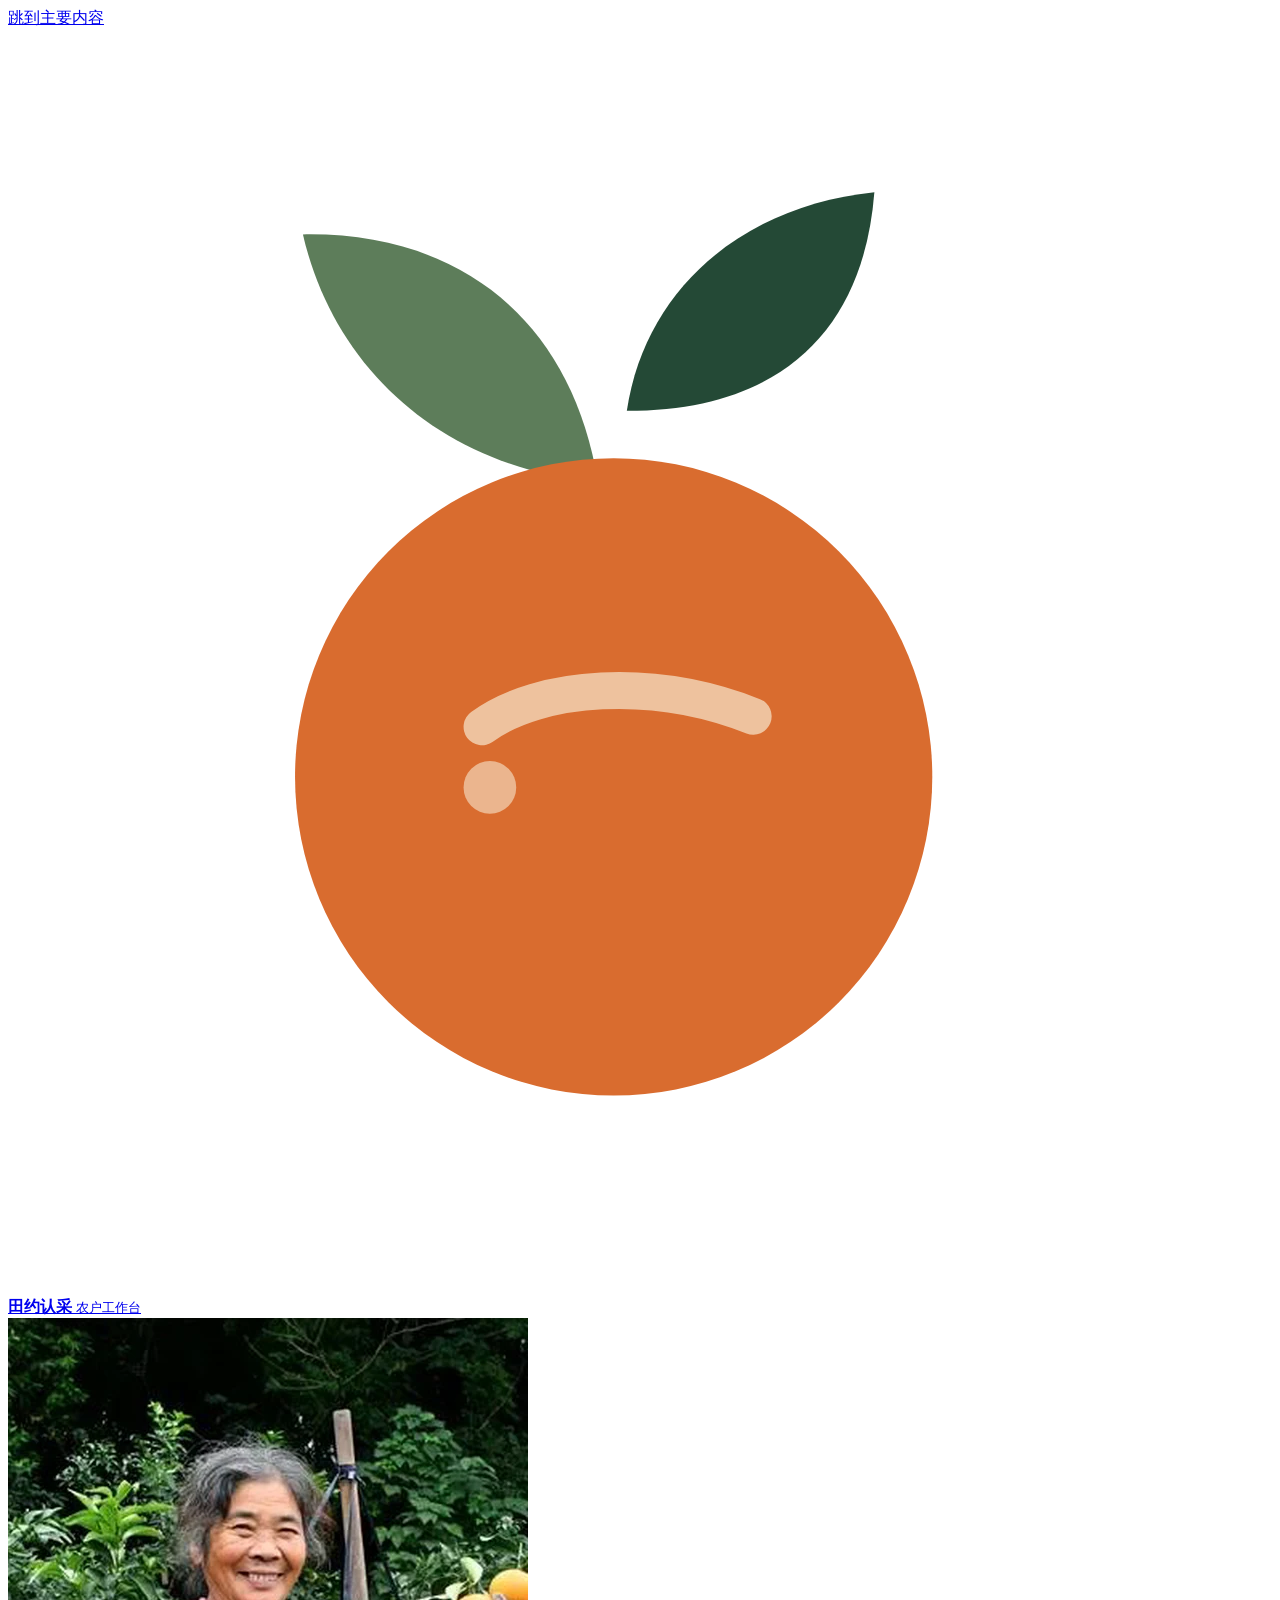
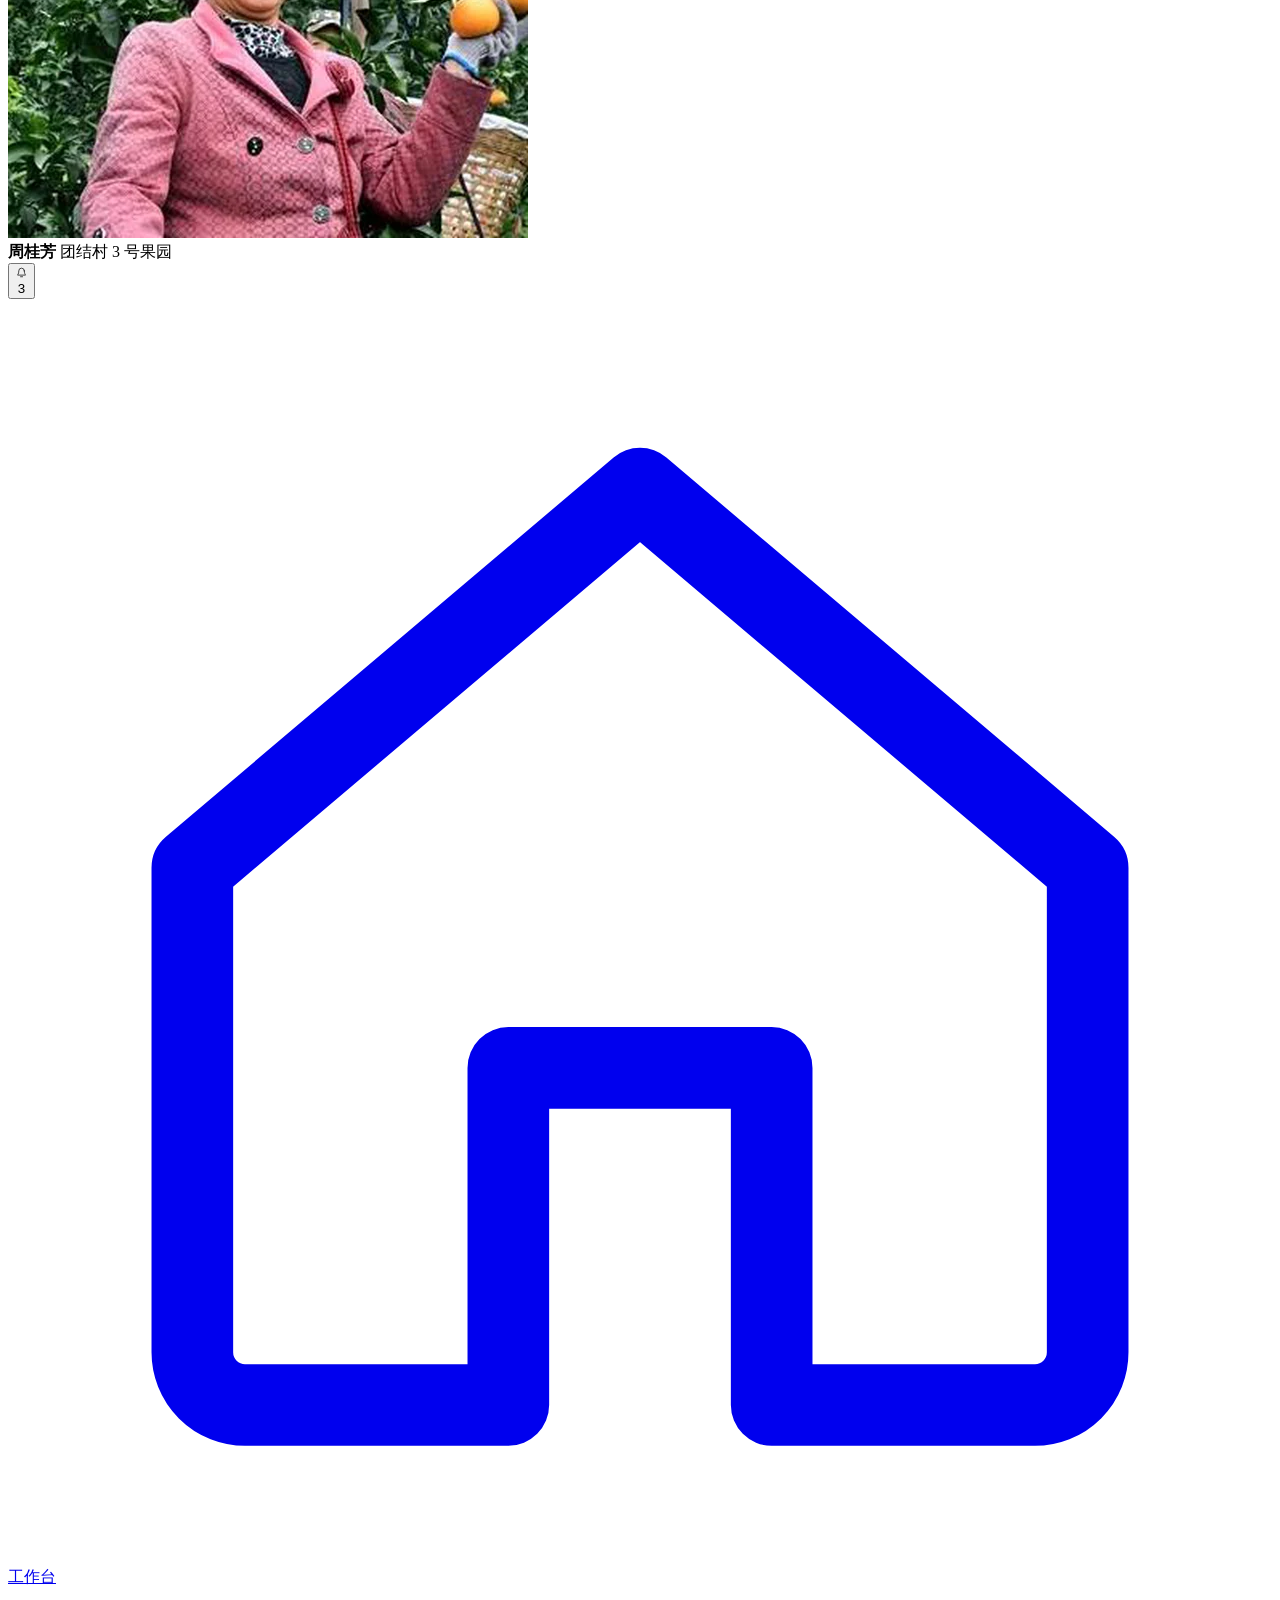
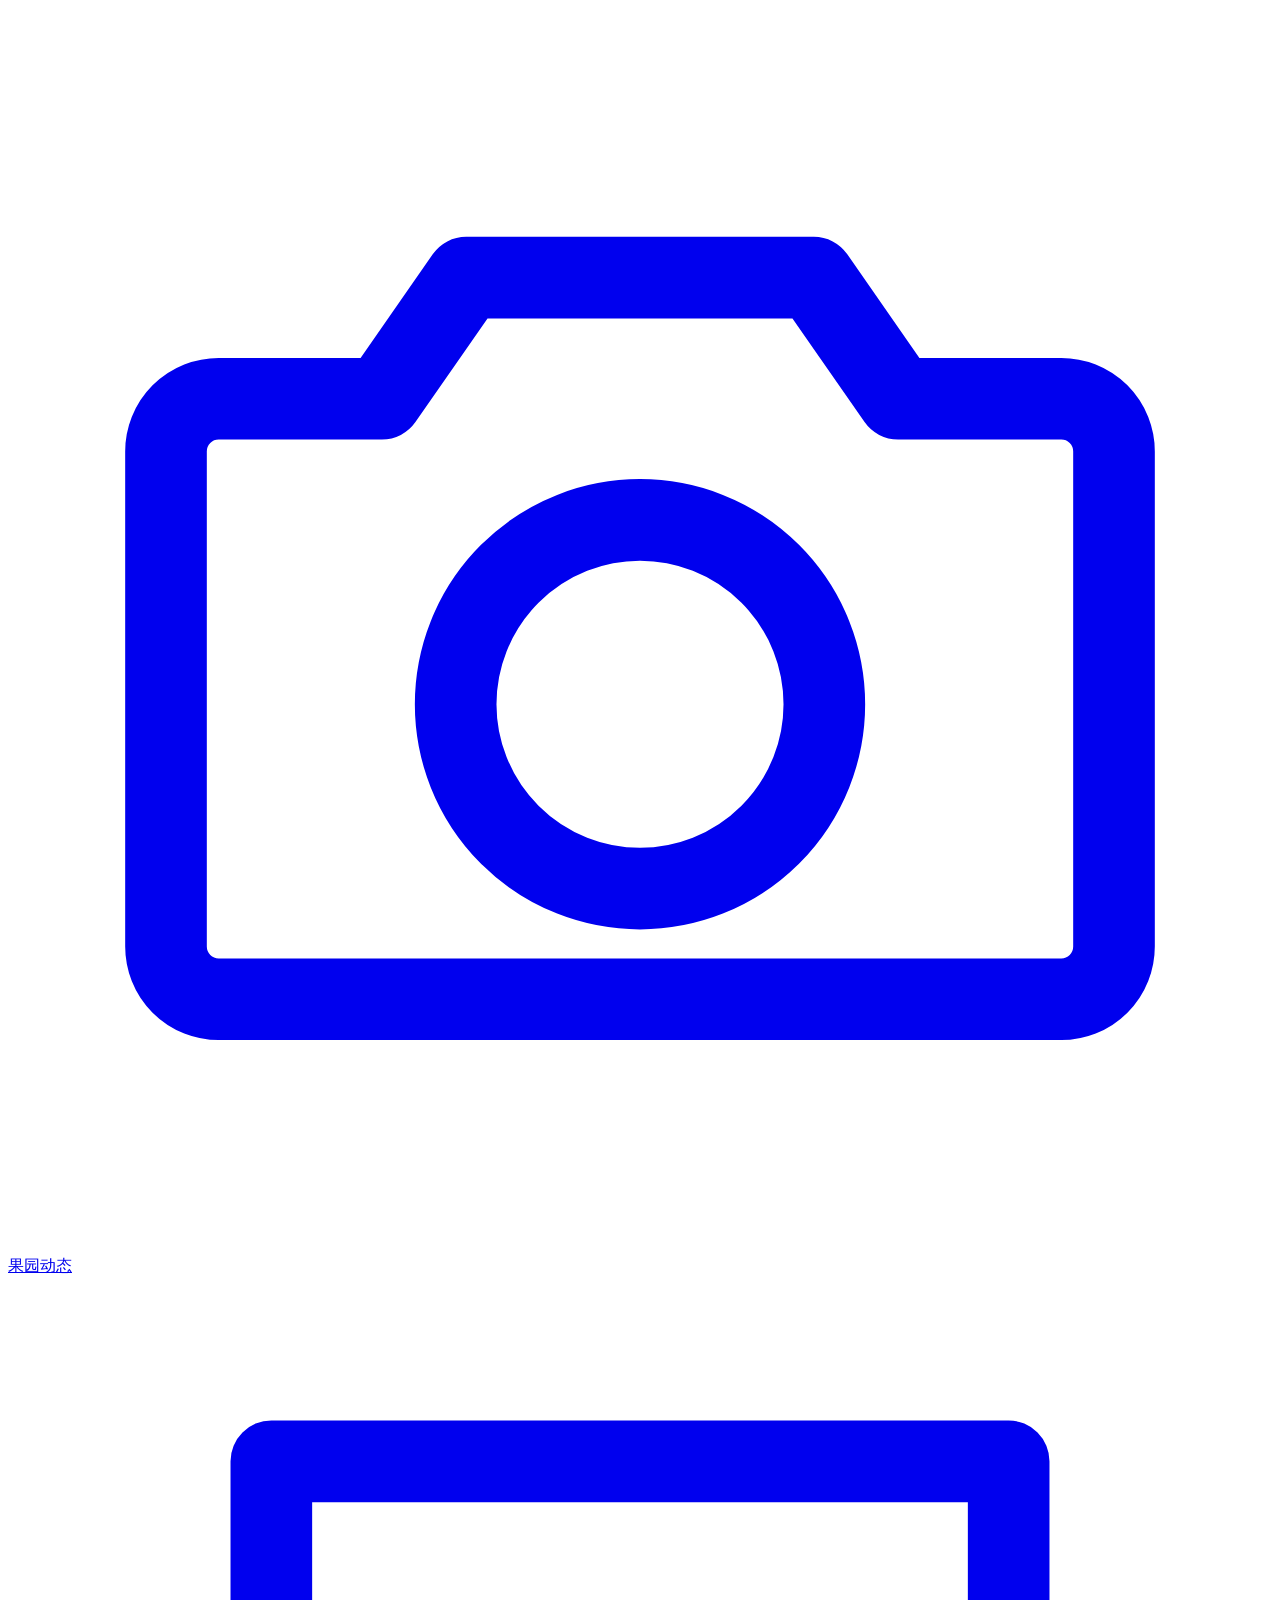
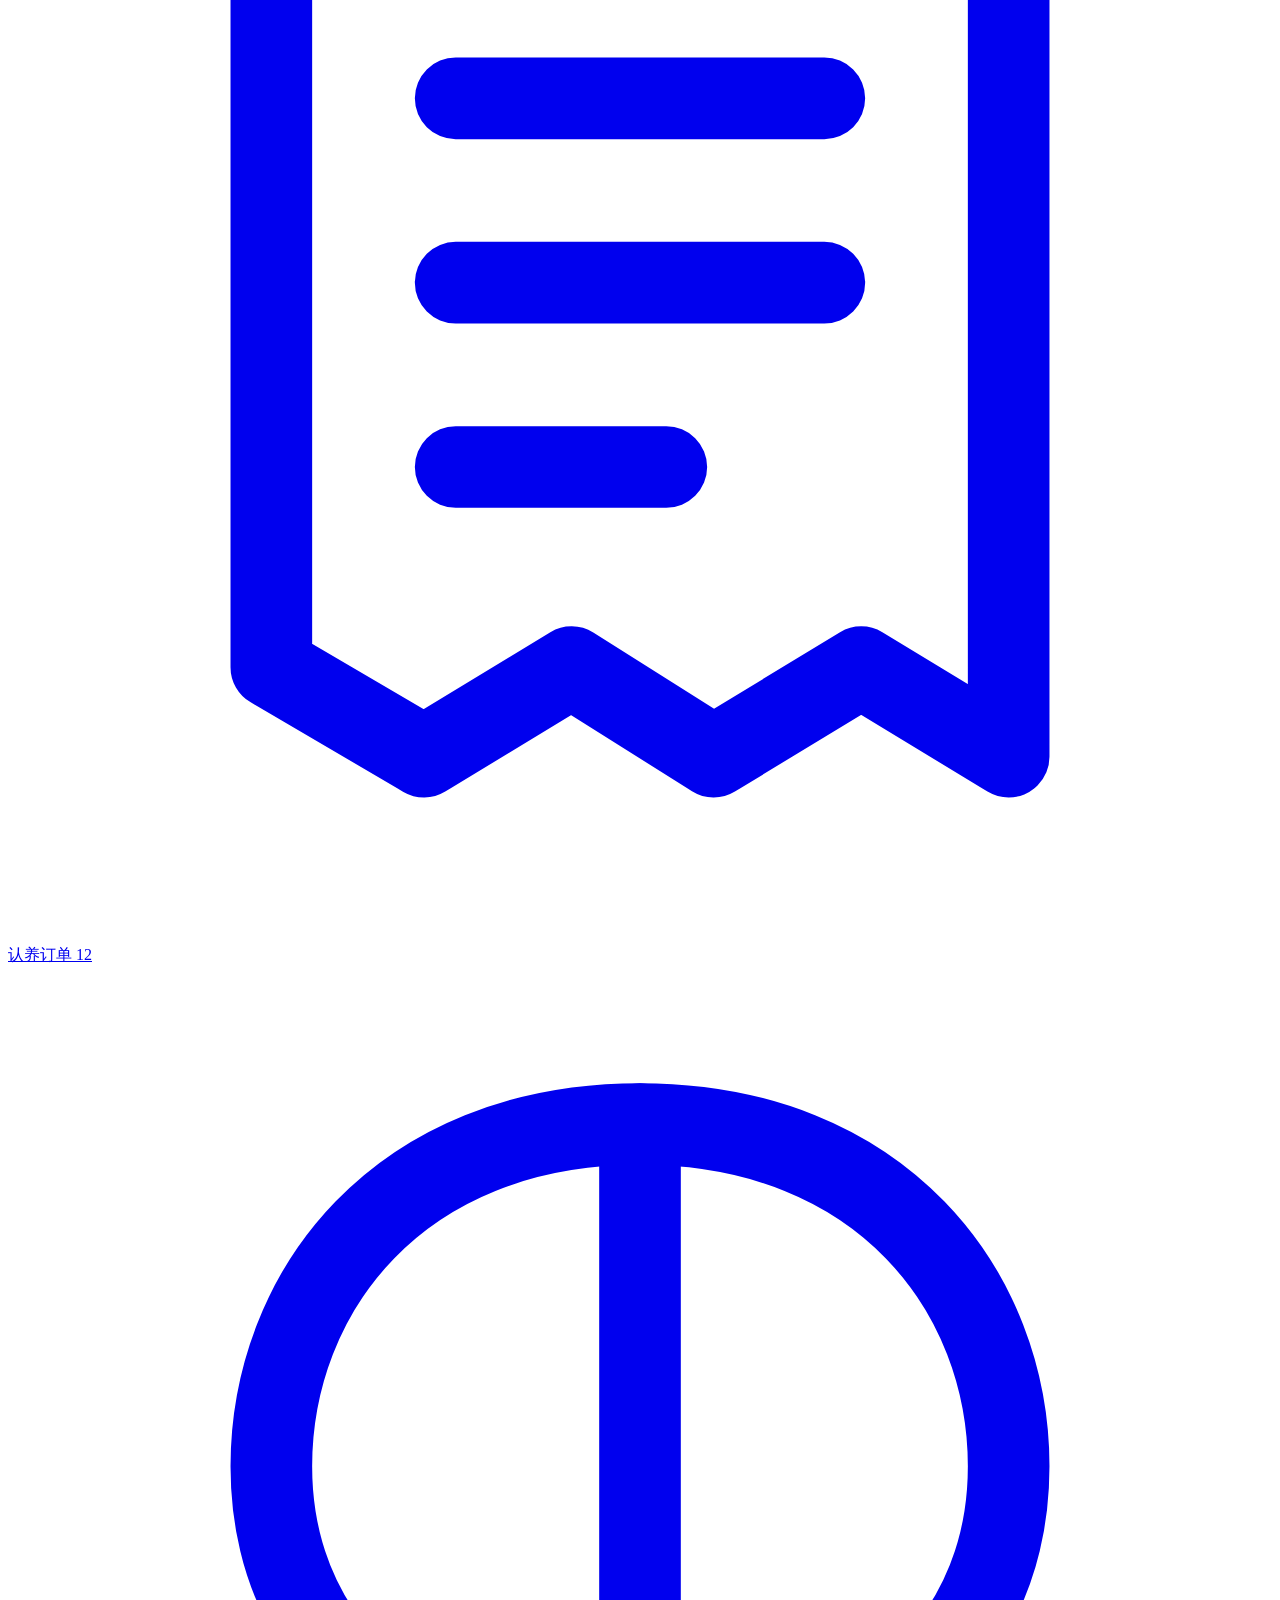
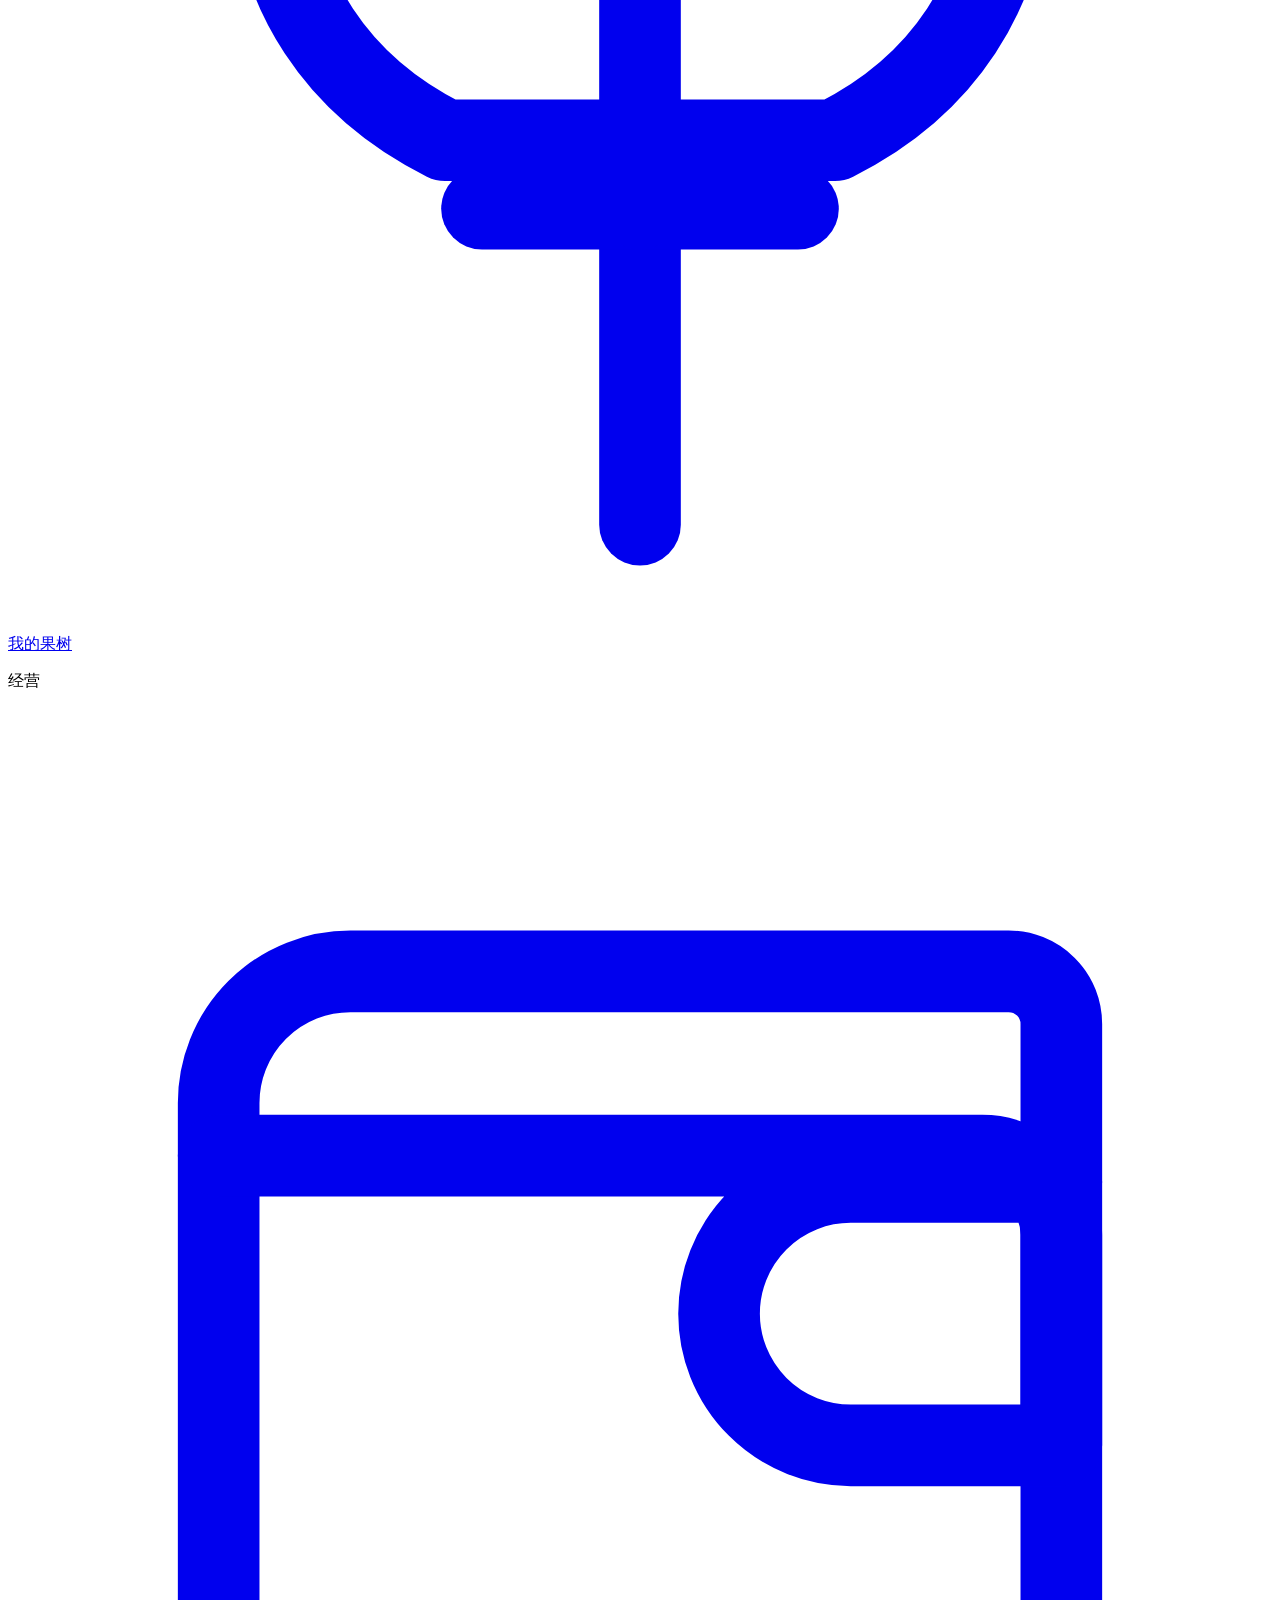
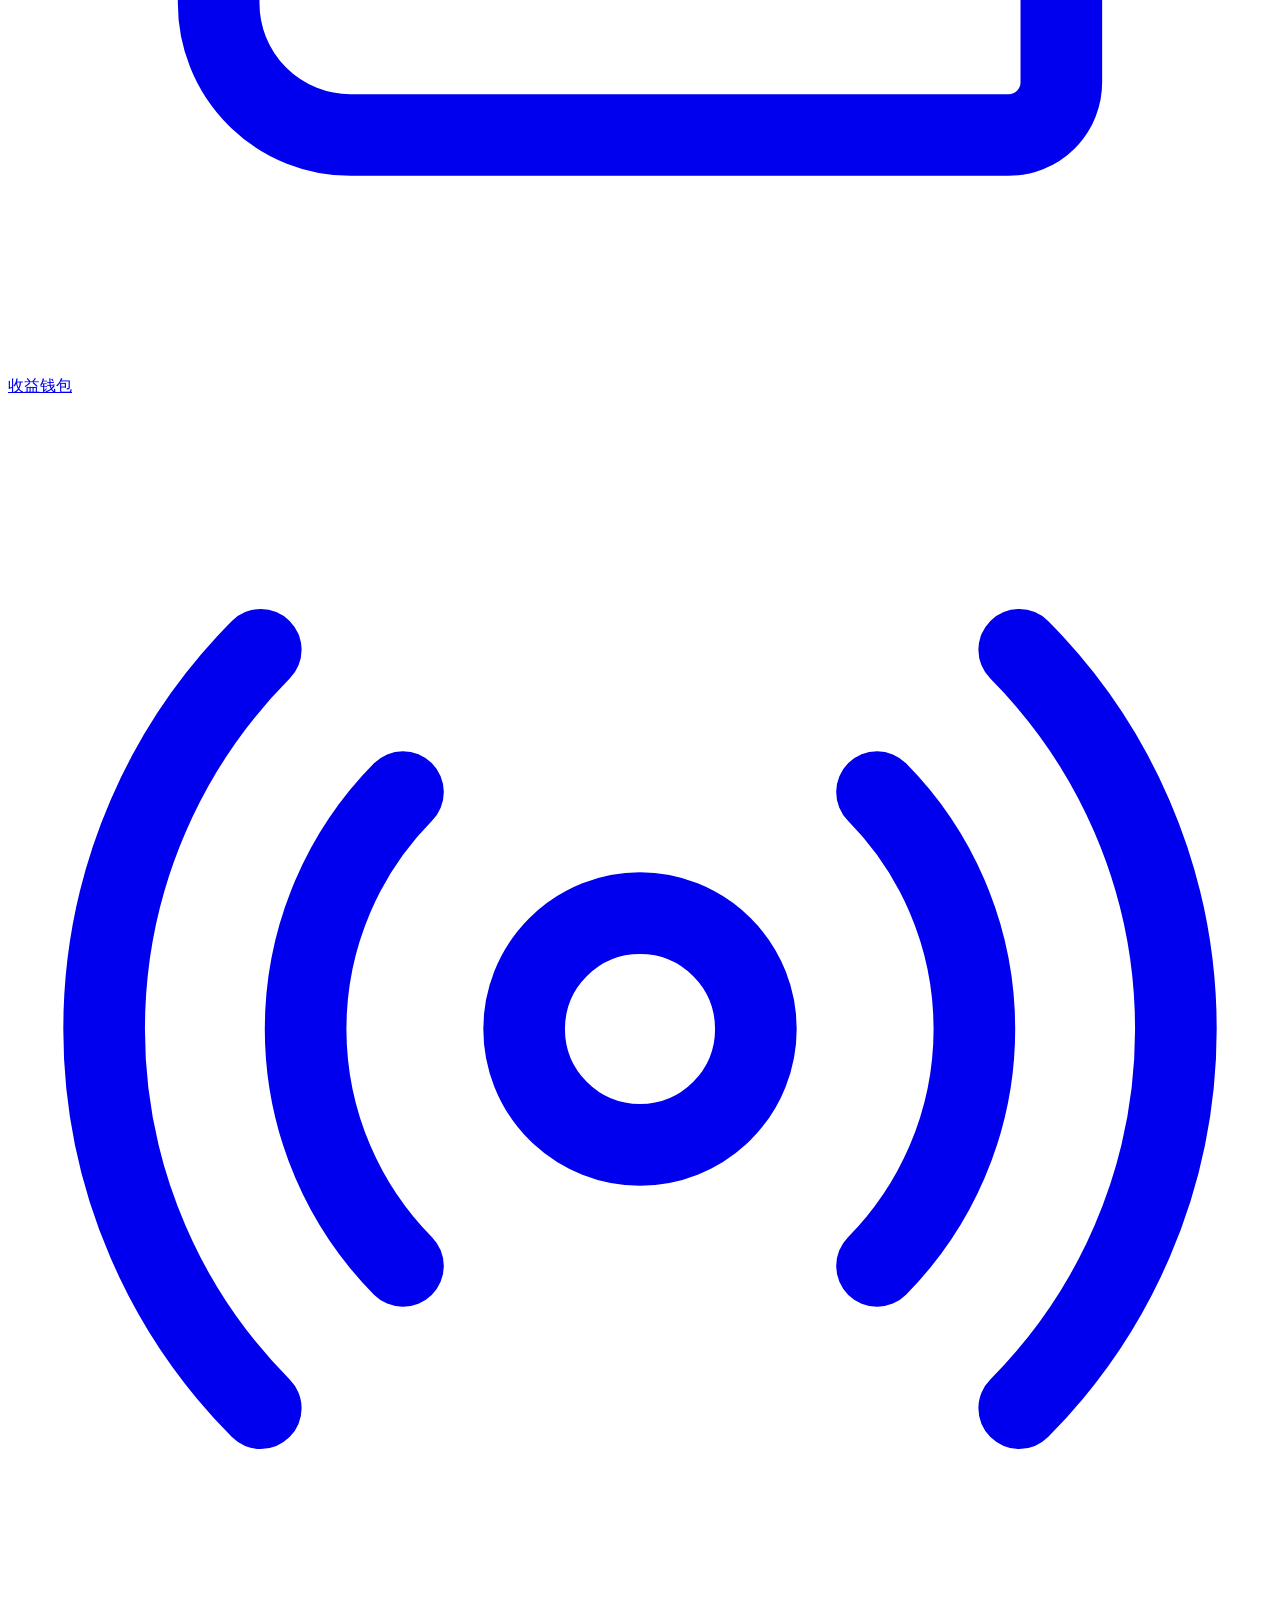
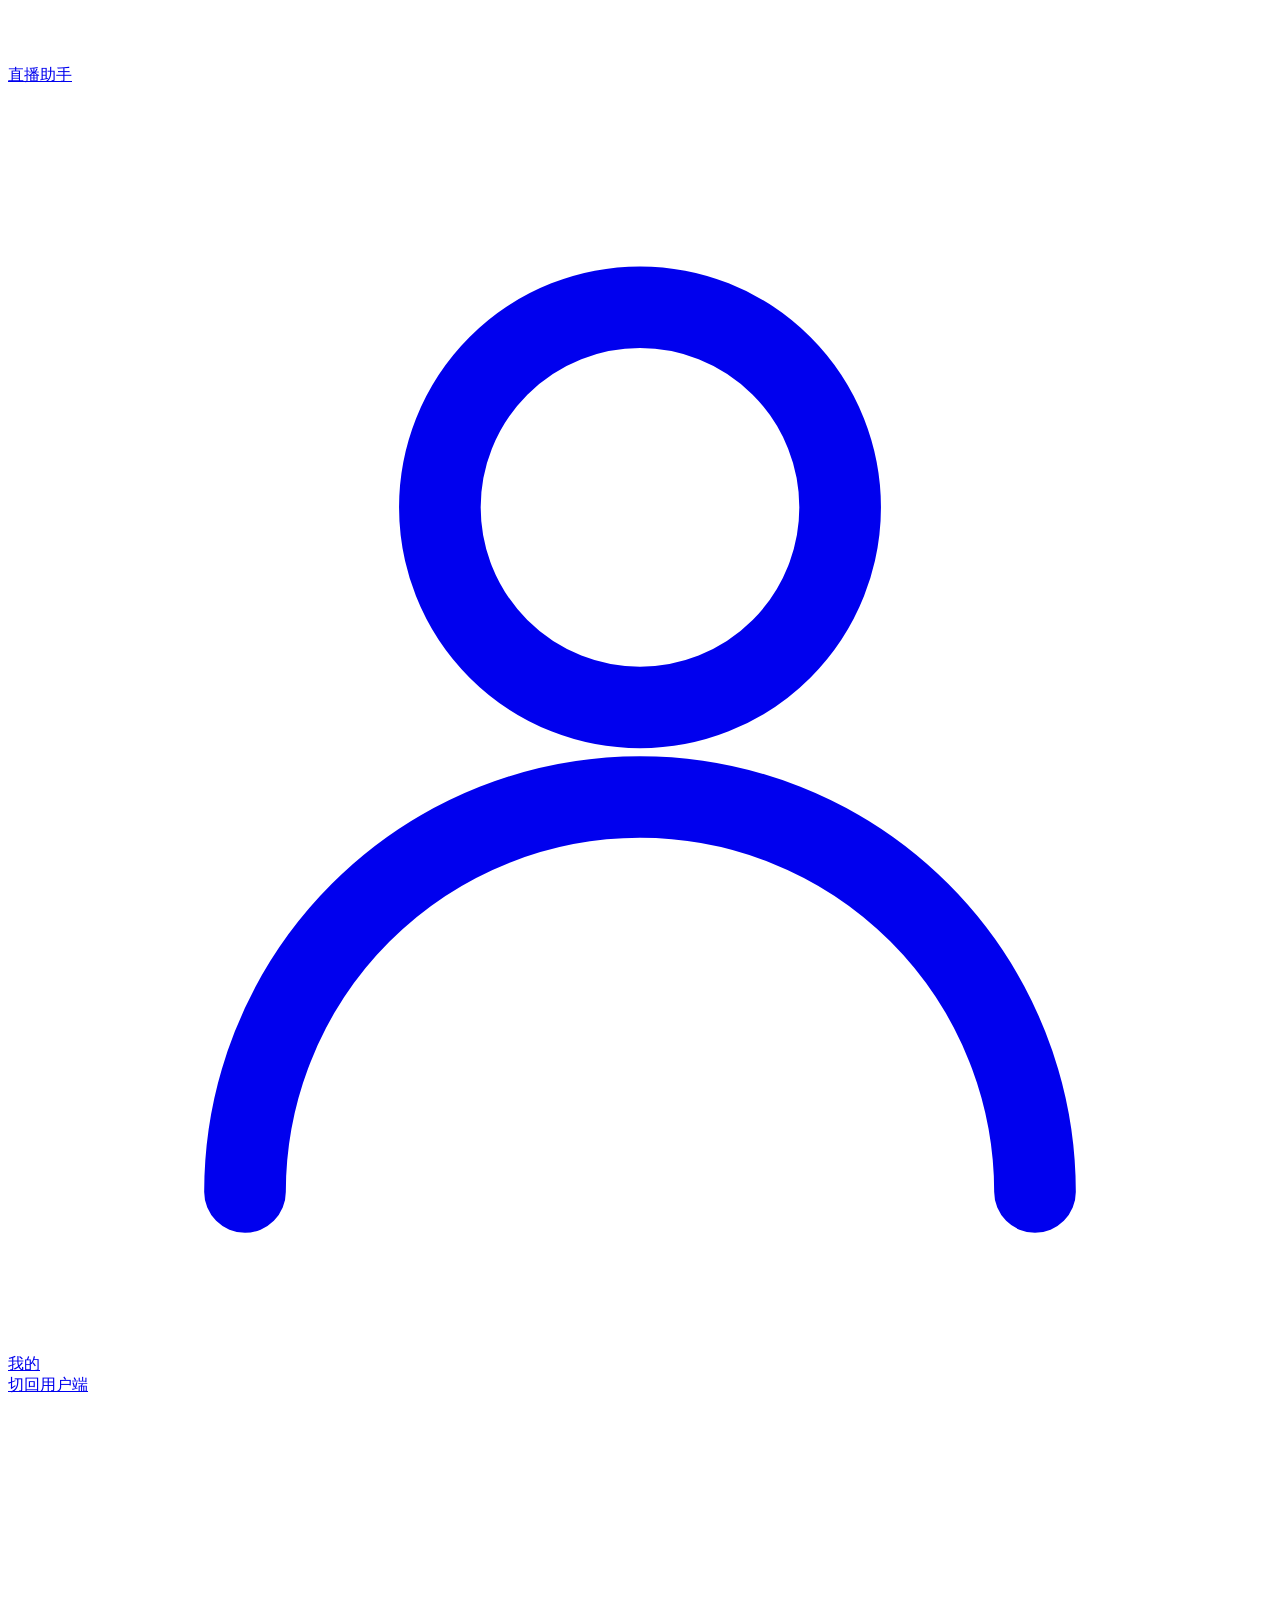
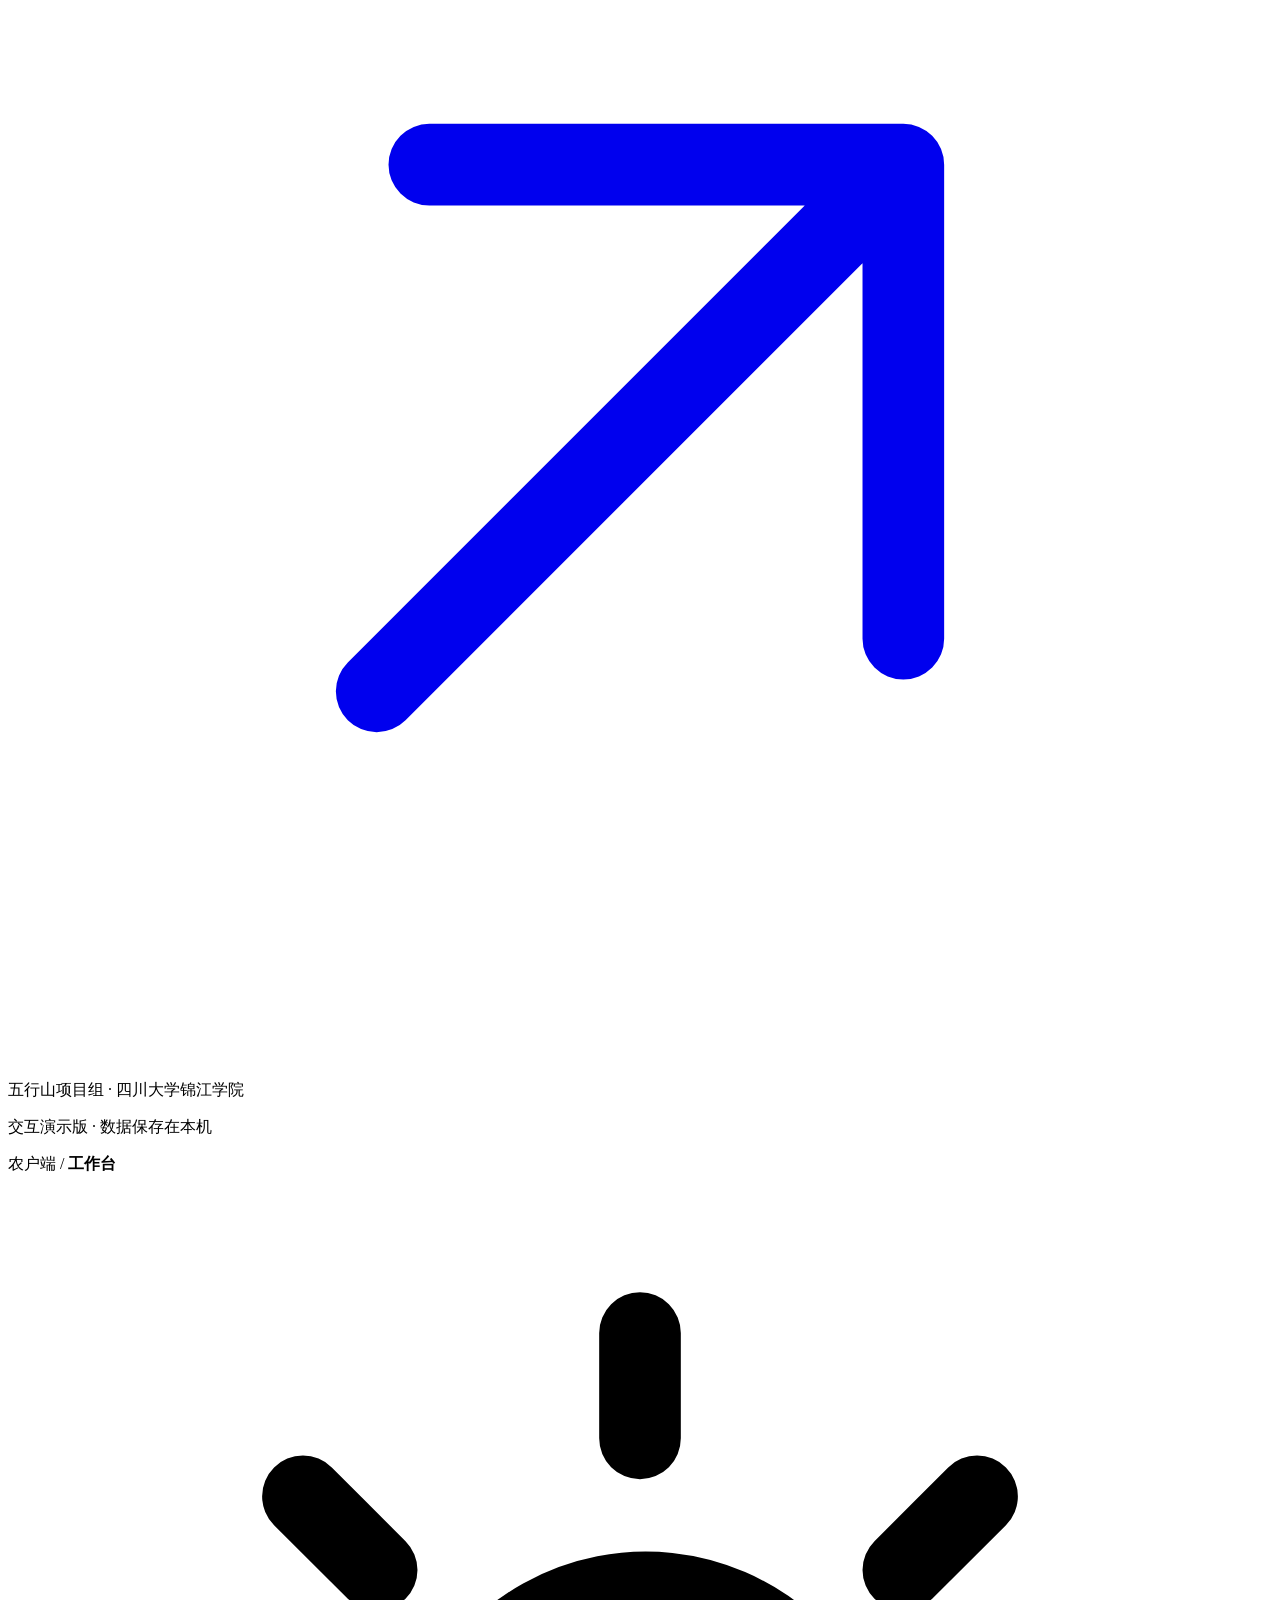
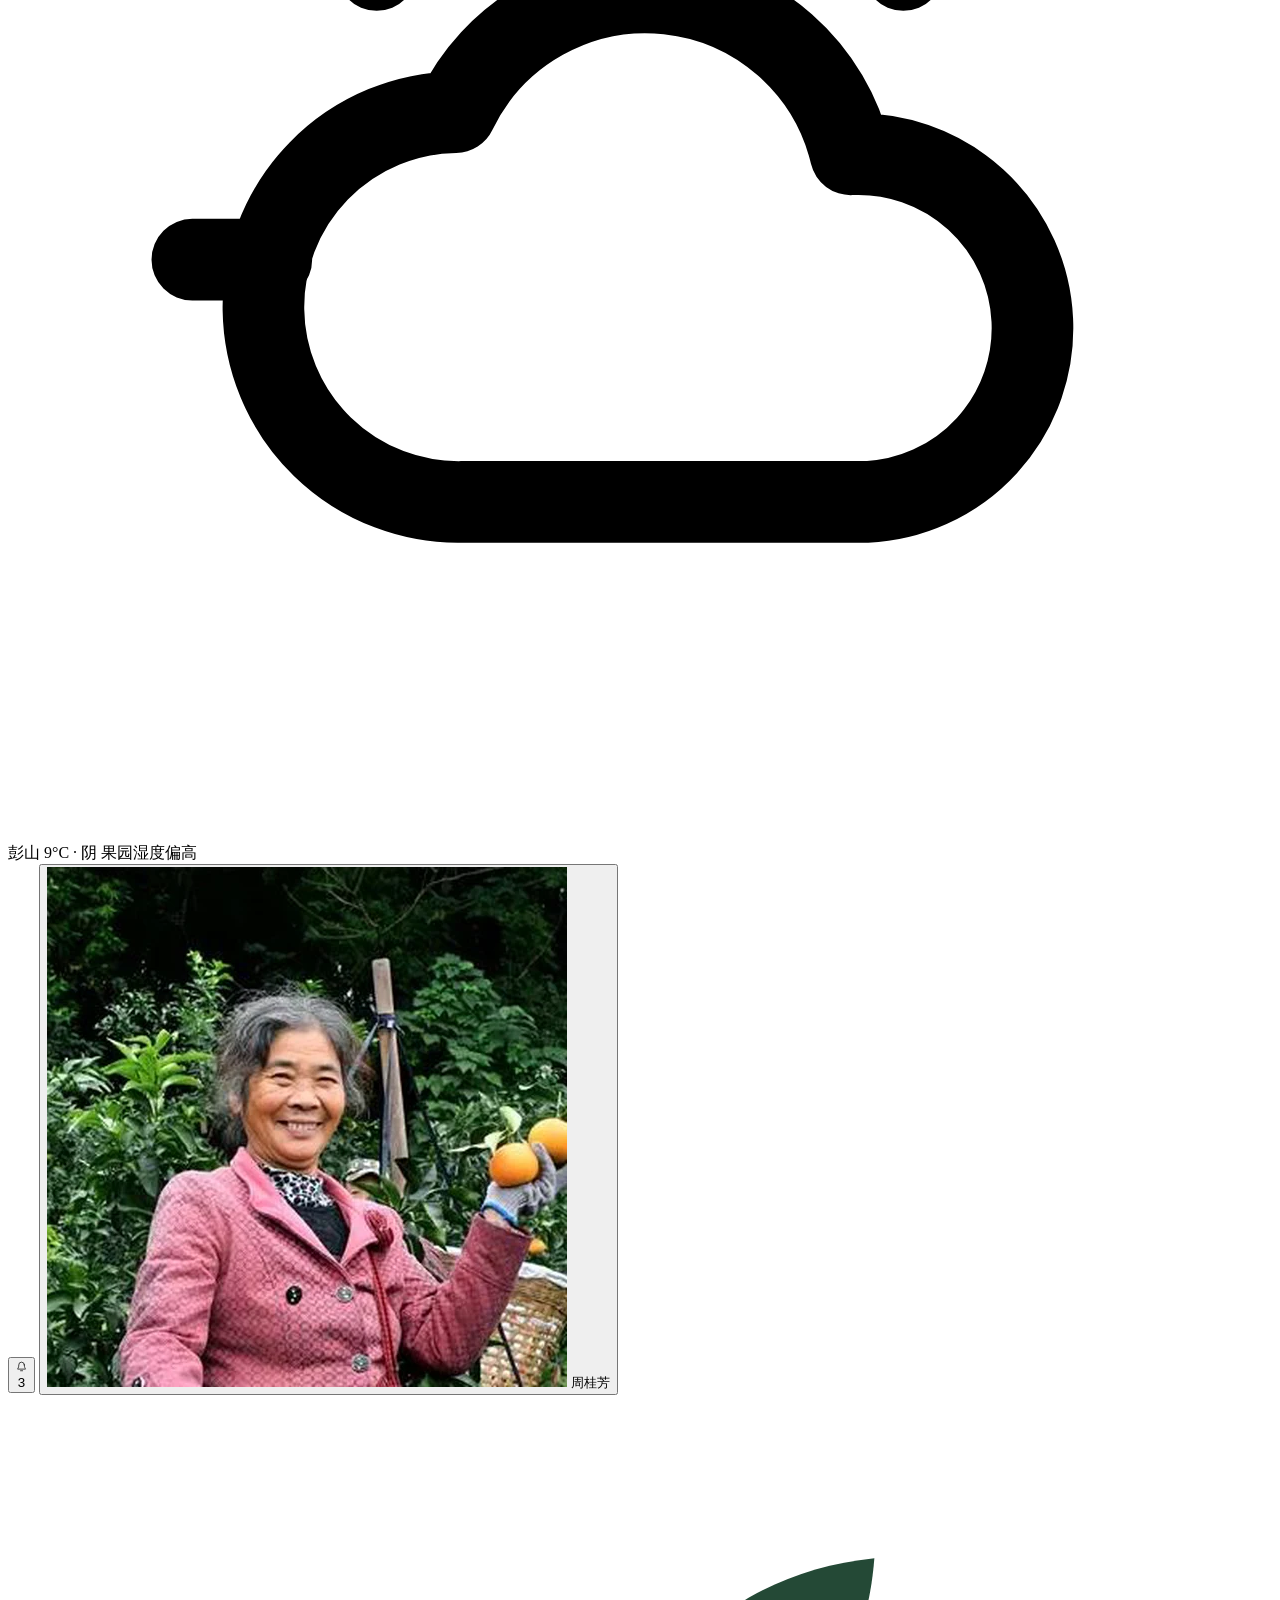
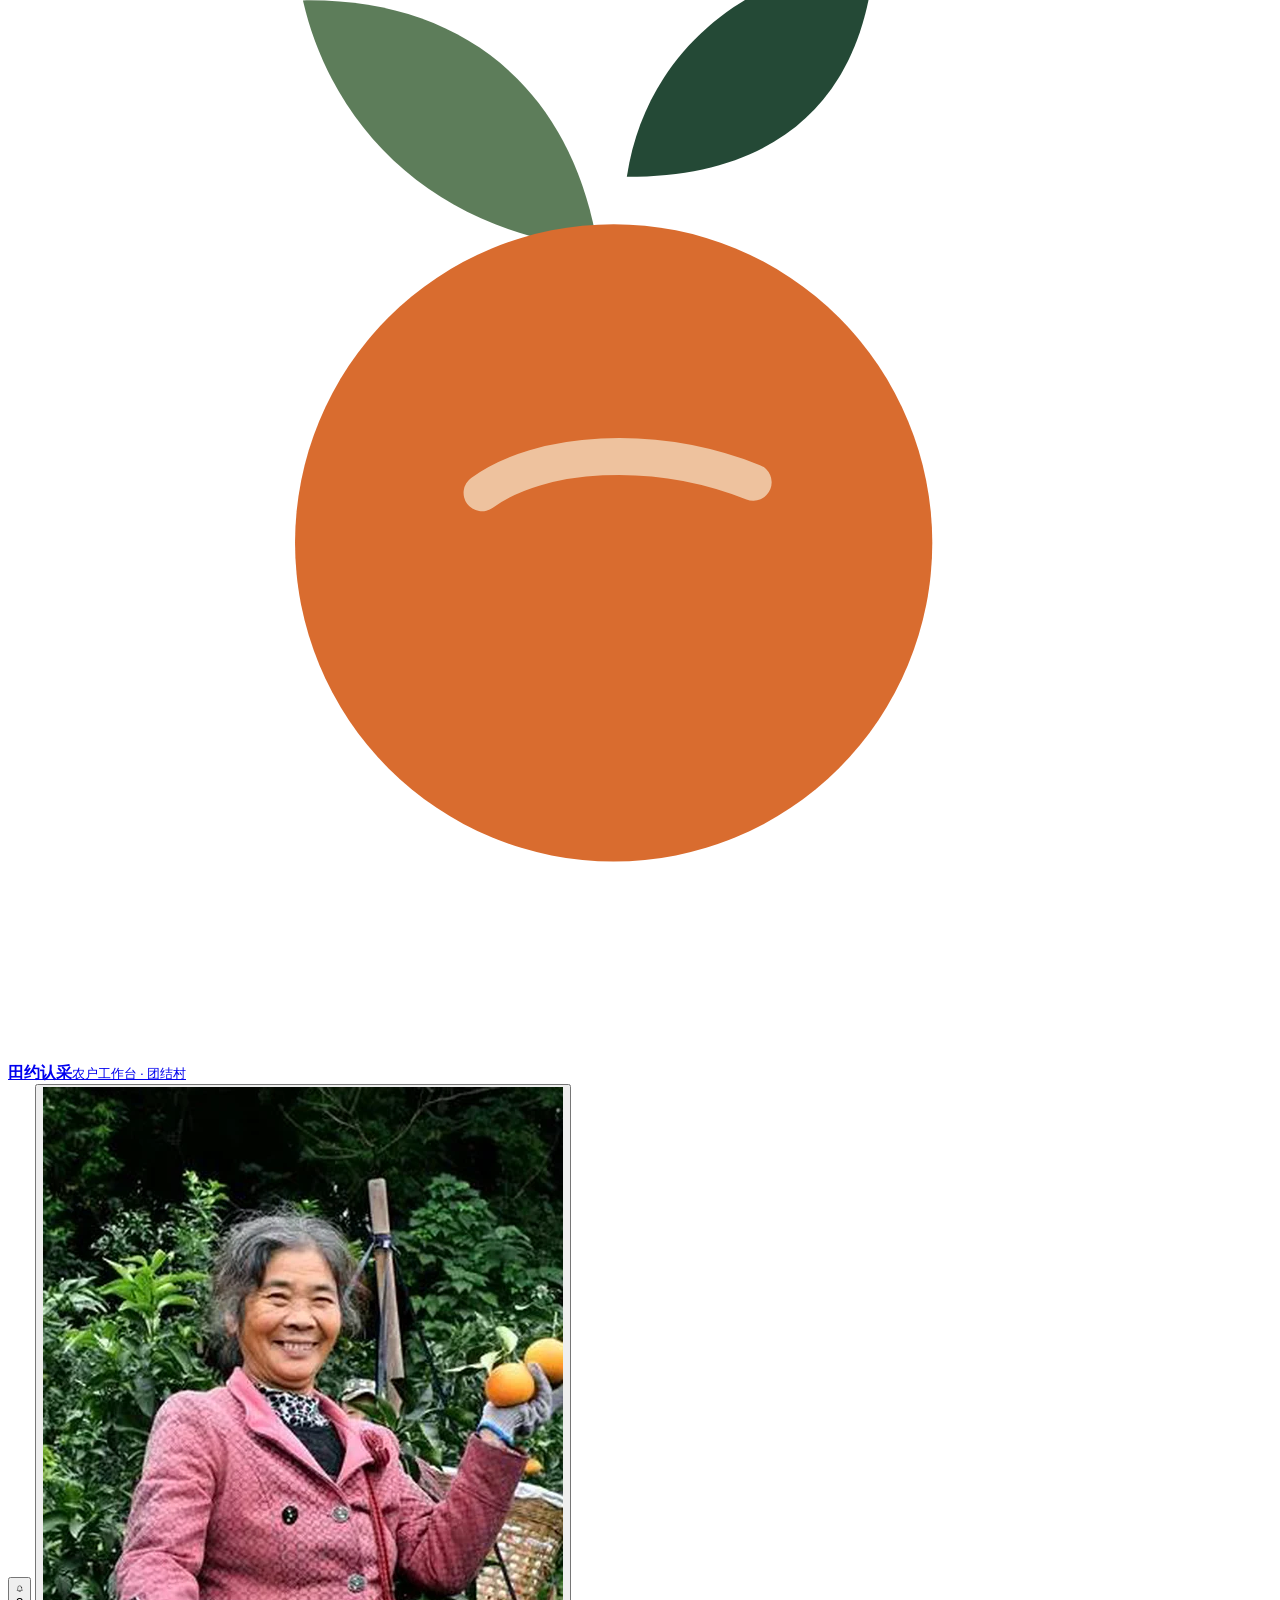
==== index.html @ 1f7ff9d8 "Deploy farmer site: index.html" ====
<!DOCTYPE html>
<html lang="zh-CN">
<head>
  <meta charset="UTF-8">
  <meta name="viewport" content="width=device-width, initial-scale=1, viewport-fit=cover">
  <meta name="theme-color" content="#F7F3EA">
  <meta name="color-scheme" content="light">
  <meta name="description" content="田约认采农户端工作台：发布果园动态、管理认养订单与果树、提现收益，让每一棵真实果树都被好好看见。">
  <meta property="og:title" content="田约认采 · 农户工作台">
  <meta property="og:description" content="认养预定 + 团购兜底，让每一棵真实果树都被好好看见。">
  <title>田约认采 · 农户工作台</title>
  <link rel="icon" href="assets/favicon.svg" type="image/svg+xml">
  <link rel="preload" as="image" href="assets/orchard-wide.webp">
  <link rel="preload" as="image" href="assets/farmer-avatar.webp">
  <link rel="stylesheet" href="styles.css">
</head>
<body>
  <a class="skip-link" href="#view">跳到主要内容</a>

  <div class="app-shell">
    <aside class="rail" aria-label="农户端侧边导航">
      <a class="brand" href="#home" data-route="home" aria-label="田约认采农户端首页">
        <span class="brand-mark" aria-hidden="true">
          <svg viewBox="0 0 48 48" fill="none">
            <path d="M23.5 14.5C24.2 9.8 28 6.7 32.9 6.2C32.5 11.3 29.5 14.5 23.5 14.5Z" fill="#244936"/>
            <path d="M22.4 17.2C16.6 16.7 12.4 13 11.2 7.8C17.1 7.7 21.4 11 22.4 17.2Z" fill="#5D7D5A"/>
            <circle cx="23" cy="28.4" r="12.1" fill="#D96C2F"/>
            <path d="M18 26.5C20.2 24.9 24.5 24.6 28.3 26.1" stroke="#F8E7CD" stroke-width="1.4" stroke-linecap="round" opacity=".7"/>
            <circle cx="18.3" cy="28.8" r="1" fill="#F8E7CD" opacity=".6"/>
          </svg>
        </span>
        <span class="brand-copy">
          <strong>田约认采</strong>
          <small>农户工作台</small>
        </span>
      </a>

      <div class="rail-orchard">
        <img src="assets/farmer-avatar.webp" alt="" class="rail-avatar">
        <div class="rail-orchard-copy">
          <strong>周桂芳</strong>
          <span>团结村 3 号果园</span>
        </div>
        <button class="icon-btn icon-btn--dark" data-action="notifications" aria-label="查看通知">
          <span class="icon" data-icon="bell"></span>
          <span class="dot-badge" data-notif-badge hidden>3</span>
        </button>
      </div>

      <nav class="rail-nav" aria-label="主要功能">
        <a href="#home" data-route="home" class="rail-link">
          <span class="icon" data-icon="home"></span><span>工作台</span>
        </a>
        <a href="#feed" data-route="feed" class="rail-link">
          <span class="icon" data-icon="camera"></span><span>果园动态</span>
        </a>
        <a href="#orders" data-route="orders" class="rail-link">
          <span class="icon" data-icon="receipt"></span><span>认养订单</span>
          <span class="rail-count">12</span>
        </a>
        <a href="#trees" data-route="trees" class="rail-link">
          <span class="icon" data-icon="tree"></span><span>我的果树</span>
        </a>
        <p class="rail-group">经营</p>
        <a href="#wallet" data-route="wallet" class="rail-link">
          <span class="icon" data-icon="wallet"></span><span>收益钱包</span>
        </a>
        <a href="#live" data-route="live" class="rail-link">
          <span class="icon" data-icon="broadcast"></span><span>直播助手</span>
          <span class="live-dot" aria-hidden="true"></span>
        </a>
        <a href="#me" data-route="me" class="rail-link">
          <span class="icon" data-icon="user"></span><span>我的</span>
        </a>
      </nav>

      <div class="rail-foot">
        <a class="switch-user" href="https://4mjbg8ayty7n6.doubao.link/app/app_17jfp4e0gc6#home" target="_blank" rel="noopener">
          切回用户端 <span class="icon" data-icon="arrow-up-right"></span>
        </a>
        <p>五行山项目组 · 四川大学锦江学院</p>
        <p class="rail-demo">交互演示版 · 数据保存在本机</p>
      </div>
    </aside>

    <div class="workspace">
      <header class="topbar">
        <div class="crumb" aria-label="面包屑">
          <span>农户端</span>
          <span class="crumb-sep">/</span>
          <strong id="crumb-current">工作台</strong>
        </div>
        <div class="topbar-actions">
          <div class="weather-pill" title="彭山区黄丰镇今日天气">
            <span class="icon" data-icon="cloud-sun"></span>
            <span>彭山 9°C · 阴</span>
            <span class="weather-divider"></span>
            <span class="weather-tip">果园湿度偏高</span>
          </div>
          <button class="icon-btn topbar-icon" data-action="notifications" aria-label="查看通知">
            <span class="icon" data-icon="bell"></span>
            <span class="dot-badge" data-notif-badge hidden>3</span>
          </button>
          <button class="topbar-profile" data-route="me" aria-label="打开我的页面">
            <img src="assets/farmer-avatar.webp" alt="周桂芳">
            <span>周桂芳</span>
          </button>
        </div>
      </header>

      <main id="view" class="view" tabindex="-1"></main>

      <nav class="tabbar" aria-label="底部导航">
        <a href="#home" data-route="home" class="tab-link">
          <span class="tab-icon"><span class="icon" data-icon="home"></span></span><span>工作台</span>
        </a>
        <a href="#feed" data-route="feed" class="tab-link">
          <span class="tab-icon"><span class="icon" data-icon="camera"></span></span><span>动态</span>
        </a>
        <a href="#orders" data-route="orders" class="tab-link">
          <span class="tab-icon"><span class="icon" data-icon="receipt"></span><span class="tab-badge">12</span></span><span>订单</span>
        </a>
        <a href="#trees" data-route="trees" class="tab-link">
          <span class="tab-icon"><span class="icon" data-icon="tree"></span></span><span>果树</span>
        </a>
        <a href="#me" data-route="me" class="tab-link">
          <span class="tab-icon"><span class="icon" data-icon="user"></span></span><span>我的</span>
        </a>
      </nav>
    </div>
  </div>

  <div id="overlay-root"></div>
  <div id="toast-root" class="toast-root" aria-live="polite" aria-atomic="false"></div>

  <noscript>
    <div class="noscript">请开启 JavaScript，以使用田约认采农户工作台。</div>
  </noscript>

  <script src="app.js"></script>
</body>
</html>
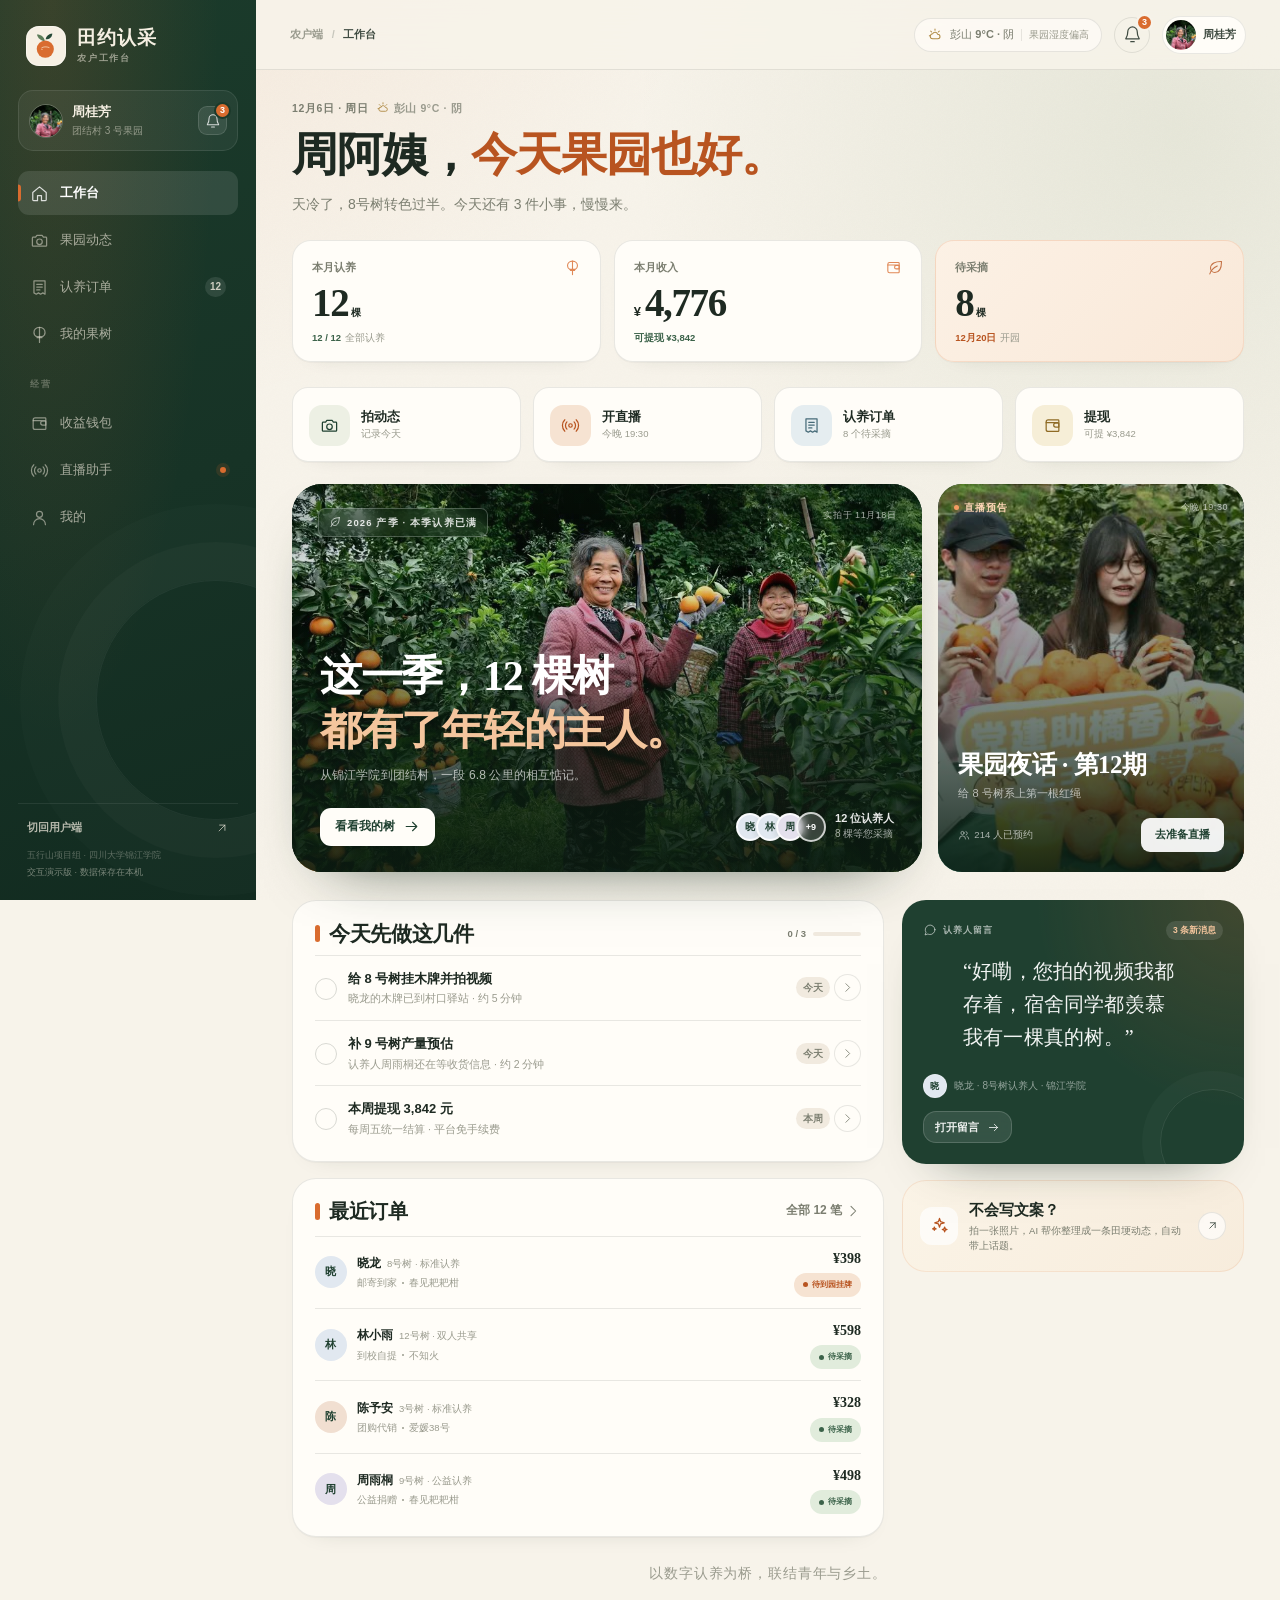
==== commit 7fffc628: "Add adopter-facing emotional tree page: index.html" ====
--- a/index.html
+++ b/index.html
@@ -75,7 +75,7 @@
       </nav>
 
       <div class="rail-foot">
-        <a class="switch-user" href="https://4mjbg8ayty7n6.doubao.link/app/app_17jfp4e0gc6#home" target="_blank" rel="noopener">
+        <a class="switch-user" href="client.html">
           切回用户端 <span class="icon" data-icon="arrow-up-right"></span>
         </a>
         <p>五行山项目组 · 四川大学锦江学院</p>
--- a/styles.css
+++ b/styles.css
@@ -0,0 +1,7553 @@
+/* ============================================================
+   田约认采 · 农户工作台
+   A warm, field-notebook interface for real orchard stewards.
+   ============================================================ */
+
+:root {
+  --paper: #f7f3ea;
+  --paper-2: #f1eadf;
+  --paper-3: #ebe2d3;
+  --surface: #fffdf8;
+  --surface-soft: #fbf7ef;
+  --ink: #1e2a22;
+  --ink-soft: #3f4b41;
+  --muted: #7b7e70;
+  --muted-2: #9a9b8e;
+  --line: rgba(30, 42, 34, 0.1);
+  --line-strong: rgba(30, 42, 34, 0.17);
+  --forest: #1f4030;
+  --forest-2: #173528;
+  --forest-3: #2d5741;
+  --sage: #dfe6d5;
+  --sage-2: #edf0e4;
+  --orange: #d96c2f;
+  --orange-dark: #b85420;
+  --orange-soft: #f6e3d2;
+  --orange-wash: #fbf0e4;
+  --green-soft: #e1ecdc;
+  --green-ink: #3b6249;
+  --yellow-soft: #f6eed7;
+  --red: #bd4e37;
+  --blue-soft: #e5edf0;
+  --blue-ink: #476b78;
+  --serif: "Songti SC", "STSong", "Noto Serif SC", "Source Han Serif SC", "SimSun", serif;
+  --sans: "Avenir Next", "Segoe UI", "PingFang SC", "Hiragino Sans GB", "Microsoft YaHei", sans-serif;
+  --shadow-sm: 0 1px 0 rgba(30, 42, 34, 0.03), 0 10px 26px -24px rgba(25, 42, 31, 0.32);
+  --shadow-md: 0 2px 0 rgba(30, 42, 34, 0.02), 0 24px 56px -38px rgba(25, 42, 31, 0.45);
+  --shadow-lg: 0 30px 90px -30px rgba(13, 30, 20, 0.45);
+  --radius-sm: 12px;
+  --radius-md: 18px;
+  --radius-lg: 24px;
+  --radius-xl: 30px;
+  --rail-width: 256px;
+  --topbar-height: 70px;
+  --tabbar-height: 70px;
+  --ease: cubic-bezier(0.22, 1, 0.36, 1);
+}
+
+*,
+*::before,
+*::after {
+  box-sizing: border-box;
+}
+
+html {
+  -webkit-text-size-adjust: 100%;
+  scroll-behavior: smooth;
+}
+
+body {
+  margin: 0;
+  min-width: 320px;
+  background:
+    radial-gradient(circle at 12% -10%, rgba(217, 108, 47, 0.09), transparent 36rem),
+    radial-gradient(circle at 92% 8%, rgba(107, 139, 92, 0.12), transparent 34rem),
+    var(--paper);
+  color: var(--ink);
+  font-family: var(--sans);
+  font-size: 15px;
+  line-height: 1.6;
+  -webkit-font-smoothing: antialiased;
+  text-rendering: optimizeLegibility;
+}
+
+body::before {
+  position: fixed;
+  inset: 0;
+  z-index: -1;
+  pointer-events: none;
+  opacity: 0.38;
+  background-image: url("data:image/svg+xml,%3Csvg xmlns='http://www.w3.org/2000/svg' width='160' height='160' viewBox='0 0 160 160'%3E%3Cfilter id='n'%3E%3CfeTurbulence type='fractalNoise' baseFrequency='.85' numOctaves='2' stitchTiles='stitch'/%3E%3C/filter%3E%3Crect width='100%25' height='100%25' filter='url(%23n)' opacity='.055'/%3E%3C/svg%3E");
+  content: "";
+}
+
+body.is-locked {
+  overflow: hidden;
+}
+
+h1,
+h2,
+h3,
+h4,
+p,
+figure {
+  margin: 0;
+}
+
+h1,
+h2,
+h3,
+h4 {
+  font-weight: 650;
+  line-height: 1.25;
+}
+
+a {
+  color: inherit;
+  text-decoration: none;
+}
+
+img,
+video {
+  display: block;
+  max-width: 100%;
+}
+
+button,
+input,
+textarea,
+select {
+  color: inherit;
+  font: inherit;
+}
+
+button {
+  border: 0;
+  cursor: pointer;
+}
+
+button,
+a,
+label {
+  -webkit-tap-highlight-color: transparent;
+}
+
+button:disabled {
+  cursor: not-allowed;
+  opacity: 0.55;
+}
+
+::selection {
+  background: var(--orange-soft);
+  color: var(--ink);
+}
+
+:focus-visible {
+  outline: 2px solid var(--orange);
+  outline-offset: 3px;
+}
+
+.skip-link {
+  position: fixed;
+  top: 12px;
+  left: 12px;
+  z-index: 300;
+  padding: 10px 16px;
+  transform: translateY(-150%);
+  border-radius: 999px;
+  background: var(--forest);
+  color: var(--paper);
+  font-weight: 650;
+}
+
+.skip-link:focus {
+  transform: translateY(0);
+}
+
+.svg-symbol-sprite {
+  position: absolute;
+  width: 0;
+  height: 0;
+  overflow: hidden;
+}
+
+.icon {
+  display: inline-flex;
+  flex: 0 0 auto;
+  width: 20px;
+  height: 20px;
+  align-items: center;
+  justify-content: center;
+  line-height: 0;
+}
+
+.icon svg {
+  width: 100%;
+  height: 100%;
+}
+
+.icon--sm {
+  width: 16px;
+  height: 16px;
+}
+
+.icon--lg {
+  width: 24px;
+  height: 24px;
+}
+
+.serif {
+  font-family: var(--serif);
+}
+
+.sr-only {
+  position: absolute !important;
+  width: 1px !important;
+  height: 1px !important;
+  padding: 0 !important;
+  overflow: hidden !important;
+  clip: rect(0, 0, 0, 0) !important;
+  white-space: nowrap !important;
+  border: 0 !important;
+}
+
+/* ---------- App frame ---------- */
+
+.app-shell {
+  display: flex;
+  min-height: 100vh;
+  min-height: 100dvh;
+}
+
+.workspace {
+  display: flex;
+  width: 100%;
+  min-width: 0;
+  min-height: 100vh;
+  min-height: 100dvh;
+  flex-direction: column;
+}
+
+.rail {
+  display: none;
+}
+
+.topbar {
+  display: none;
+}
+
+.tabbar {
+  position: fixed;
+  right: 0;
+  bottom: 0;
+  left: 0;
+  z-index: 40;
+  display: flex;
+  height: calc(var(--tabbar-height) + env(safe-area-inset-bottom));
+  padding: 7px 10px env(safe-area-inset-bottom);
+  align-items: flex-start;
+  justify-content: space-around;
+  border-top: 1px solid rgba(30, 42, 34, 0.08);
+  background: rgba(249, 246, 238, 0.9);
+  box-shadow: 0 -12px 30px -28px rgba(24, 40, 29, 0.5);
+  backdrop-filter: blur(18px) saturate(1.2);
+  -webkit-backdrop-filter: blur(18px) saturate(1.2);
+}
+
+.tab-link {
+  position: relative;
+  display: flex;
+  min-width: 52px;
+  padding: 3px 4px 0;
+  align-items: center;
+  flex-direction: column;
+  gap: 2px;
+  color: var(--muted);
+  font-size: 10px;
+  font-weight: 600;
+  letter-spacing: 0.02em;
+  transition: color 180ms ease;
+}
+
+.tab-icon {
+  position: relative;
+  display: grid;
+  width: 38px;
+  height: 30px;
+  place-items: center;
+  border-radius: 10px;
+  transition: background 180ms ease, transform 180ms ease;
+}
+
+.tab-icon .icon {
+  width: 21px;
+  height: 21px;
+}
+
+.tab-link:hover {
+  color: var(--ink-soft);
+}
+
+.tab-link.is-active {
+  color: var(--orange-dark);
+}
+
+.tab-link.is-active .tab-icon {
+  background: var(--orange-soft);
+  transform: translateY(-1px);
+}
+
+.tab-badge {
+  position: absolute;
+  top: -3px;
+  right: 0;
+  min-width: 16px;
+  height: 16px;
+  padding: 0 4px;
+  border: 2px solid var(--paper);
+  border-radius: 99px;
+  background: var(--orange);
+  color: #fff;
+  font-size: 9px;
+  font-weight: 750;
+  line-height: 12px;
+  text-align: center;
+}
+
+.view {
+  width: 100%;
+  padding: 0 18px calc(var(--tabbar-height) + 32px + env(safe-area-inset-bottom));
+  flex: 1;
+  animation: page-in 420ms var(--ease) both;
+}
+
+@keyframes page-in {
+  from {
+    opacity: 0;
+    transform: translateY(10px);
+  }
+  to {
+    opacity: 1;
+    transform: translateY(0);
+  }
+}
+
+.noscript {
+  position: fixed;
+  right: 20px;
+  bottom: 20px;
+  z-index: 400;
+  padding: 14px 20px;
+  border-radius: 14px;
+  background: var(--forest);
+  color: #fff;
+}
+
+/* ---------- Typography & common ---------- */
+
+.eyebrow {
+  display: flex;
+  margin-bottom: 8px;
+  align-items: center;
+  gap: 8px;
+  color: var(--orange-dark);
+  font-size: 11px;
+  font-weight: 750;
+  letter-spacing: 0.13em;
+  text-transform: uppercase;
+}
+
+.eyebrow::before {
+  width: 16px;
+  height: 1px;
+  background: currentColor;
+  content: "";
+}
+
+.eyebrow--plain::before {
+  display: none;
+}
+
+.display {
+  font-family: var(--serif);
+  font-size: clamp(30px, 4vw, 46px);
+  font-weight: 650;
+  letter-spacing: -0.025em;
+  line-height: 1.18;
+  text-wrap: balance;
+}
+
+.display em {
+  color: var(--orange-dark);
+  font-style: normal;
+}
+
+.page-sub {
+  max-width: 600px;
+  margin-top: 10px;
+  color: var(--muted);
+  font-size: 14px;
+  line-height: 1.75;
+}
+
+.page-head {
+  display: flex;
+  margin: 2px 0 22px;
+  align-items: flex-end;
+  justify-content: space-between;
+  gap: 20px;
+}
+
+.page-head-copy {
+  min-width: 0;
+}
+
+.page-head-actions {
+  display: flex;
+  padding-bottom: 2px;
+  align-items: center;
+  gap: 8px;
+  flex: 0 0 auto;
+}
+
+.section {
+  margin-top: 26px;
+}
+
+.section--tight {
+  margin-top: 18px;
+}
+
+.section-head {
+  display: flex;
+  margin-bottom: 12px;
+  align-items: center;
+  justify-content: space-between;
+  gap: 16px;
+}
+
+.section-head h2 {
+  display: flex;
+  align-items: center;
+  gap: 9px;
+  font-family: var(--serif);
+  font-size: 21px;
+  font-weight: 650;
+  letter-spacing: -0.015em;
+}
+
+.section-head h2::before {
+  width: 5px;
+  height: 17px;
+  border-radius: 99px;
+  background: var(--orange);
+  content: "";
+}
+
+.section-head h2.no-rule::before {
+  display: none;
+}
+
+.section-link {
+  display: inline-flex;
+  padding: 0;
+  align-items: center;
+  gap: 3px;
+  border: 0;
+  background: transparent;
+  color: var(--muted);
+  font-size: 12px;
+  font-weight: 600;
+  white-space: nowrap;
+  transition: color 160ms ease;
+}
+
+.section-link:hover {
+  color: var(--orange-dark);
+}
+
+.card {
+  border: 1px solid var(--line);
+  border-radius: var(--radius-lg);
+  background: var(--surface);
+  box-shadow: var(--shadow-sm);
+}
+
+.btn {
+  display: inline-flex;
+  min-height: 42px;
+  padding: 0 18px;
+  align-items: center;
+  justify-content: center;
+  gap: 8px;
+  border: 1px solid transparent;
+  border-radius: 13px;
+  background: var(--forest);
+  color: #fffdf6;
+  font-size: 13px;
+  font-weight: 650;
+  line-height: 1;
+  white-space: nowrap;
+  transition: transform 160ms var(--ease), background 160ms ease, box-shadow 160ms ease, border-color 160ms ease;
+}
+
+.btn:hover {
+  transform: translateY(-1px);
+  background: var(--forest-2);
+  box-shadow: 0 12px 24px -18px rgba(23, 53, 40, 0.8);
+}
+
+.btn:active {
+  transform: translateY(0);
+}
+
+.btn--accent {
+  background: var(--orange);
+  color: #fff;
+}
+
+.btn--accent:hover {
+  background: var(--orange-dark);
+}
+
+.btn--soft {
+  border-color: transparent;
+  background: var(--sage-2);
+  color: var(--forest);
+}
+
+.btn--soft:hover {
+  background: var(--sage);
+}
+
+.btn--outline {
+  border-color: var(--line-strong);
+  background: transparent;
+  color: var(--ink);
+}
+
+.btn--outline:hover {
+  border-color: var(--forest);
+  background: transparent;
+}
+
+.btn--cream {
+  border-color: rgba(255, 255, 255, 0.35);
+  background: var(--surface);
+  color: var(--forest);
+}
+
+.btn--cream:hover {
+  background: #fff;
+  color: var(--forest-2);
+}
+
+.btn--ghost {
+  min-height: 36px;
+  padding: 0 10px;
+  border-color: transparent;
+  background: transparent;
+  color: var(--muted);
+}
+
+.btn--ghost:hover {
+  background: var(--sage-2);
+  color: var(--ink);
+  box-shadow: none;
+}
+
+.btn--sm {
+  min-height: 34px;
+  padding: 0 12px;
+  border-radius: 10px;
+  font-size: 12px;
+}
+
+.btn--lg {
+  min-height: 48px;
+  padding: 0 22px;
+  border-radius: 14px;
+  font-size: 14px;
+}
+
+.btn--block {
+  width: 100%;
+}
+
+.btn--danger {
+  border-color: rgba(189, 78, 55, 0.2);
+  background: #fbede9;
+  color: var(--red);
+}
+
+.btn .icon {
+  width: 17px;
+  height: 17px;
+}
+
+.icon-btn {
+  position: relative;
+  display: inline-grid;
+  width: 38px;
+  height: 38px;
+  padding: 0;
+  place-items: center;
+  border: 1px solid var(--line);
+  border-radius: 12px;
+  background: var(--surface);
+  color: var(--ink-soft);
+  transition: background 160ms ease, color 160ms ease, border-color 160ms ease, transform 160ms ease;
+}
+
+.icon-btn:hover {
+  border-color: var(--line-strong);
+  background: var(--surface-soft);
+  color: var(--ink);
+  transform: translateY(-1px);
+}
+
+.icon-btn .icon {
+  width: 19px;
+  height: 19px;
+}
+
+.icon-btn--dark {
+  border-color: rgba(255, 255, 255, 0.13);
+  background: rgba(255, 255, 255, 0.09);
+  color: rgba(255, 255, 255, 0.8);
+}
+
+.icon-btn--dark:hover {
+  border-color: rgba(255, 255, 255, 0.24);
+  background: rgba(255, 255, 255, 0.15);
+  color: #fff;
+}
+
+.dot-badge {
+  position: absolute;
+  top: -4px;
+  right: -4px;
+  display: grid;
+  min-width: 17px;
+  height: 17px;
+  padding: 0 4px;
+  place-items: center;
+  border: 2px solid var(--paper);
+  border-radius: 99px;
+  background: var(--orange);
+  color: #fff;
+  font-size: 9px;
+  font-weight: 750;
+  line-height: 1;
+}
+
+.chip-row {
+  display: flex;
+  margin: 0 -2px;
+  padding: 2px;
+  gap: 7px;
+  overflow-x: auto;
+  scrollbar-width: none;
+}
+
+.chip-row::-webkit-scrollbar {
+  display: none;
+}
+
+.chip {
+  display: inline-flex;
+  min-height: 34px;
+  padding: 0 13px;
+  align-items: center;
+  gap: 6px;
+  border: 1px solid var(--line);
+  border-radius: 999px;
+  background: var(--surface);
+  color: var(--muted);
+  font-size: 12px;
+  font-weight: 600;
+  white-space: nowrap;
+  transition: background 160ms ease, color 160ms ease, border-color 160ms ease;
+}
+
+.chip:hover {
+  border-color: var(--line-strong);
+  color: var(--ink);
+}
+
+.chip.is-active {
+  border-color: var(--forest);
+  background: var(--forest);
+  color: #fff;
+}
+
+.chip .chip-count {
+  display: inline-grid;
+  min-width: 18px;
+  height: 18px;
+  padding: 0 5px;
+  place-items: center;
+  border-radius: 99px;
+  background: rgba(30, 42, 34, 0.07);
+  font-size: 10px;
+  font-weight: 750;
+}
+
+.chip.is-active .chip-count {
+  background: rgba(255, 255, 255, 0.16);
+}
+
+.pill {
+  display: inline-flex;
+  min-height: 24px;
+  padding: 0 9px;
+  align-items: center;
+  gap: 4px;
+  border-radius: 999px;
+  background: var(--sage-2);
+  color: var(--green-ink);
+  font-size: 10.5px;
+  font-weight: 700;
+  line-height: 1;
+  white-space: nowrap;
+}
+
+.pill--orange {
+  background: var(--orange-soft);
+  color: var(--orange-dark);
+}
+
+.pill--green {
+  background: var(--green-soft);
+  color: var(--green-ink);
+}
+
+.pill--neutral {
+  background: var(--paper-2);
+  color: #6e7165;
+}
+
+.pill--blue {
+  background: var(--blue-soft);
+  color: var(--blue-ink);
+}
+
+.pill--ghost {
+  border: 1px solid rgba(255, 255, 255, 0.34);
+  background: rgba(255, 255, 255, 0.13);
+  color: inherit;
+  backdrop-filter: blur(6px);
+}
+
+.pill-dot {
+  width: 5px;
+  height: 5px;
+  border-radius: 999px;
+  background: currentColor;
+}
+
+.avatar {
+  position: relative;
+  display: inline-grid;
+  overflow: hidden;
+  flex: 0 0 auto;
+  border-radius: 50%;
+  background: var(--paper-3);
+  place-items: center;
+}
+
+.avatar img {
+  width: 100%;
+  height: 100%;
+  object-fit: cover;
+}
+
+.avatar--initial {
+  color: var(--forest);
+  font-weight: 750;
+  letter-spacing: 0.03em;
+}
+
+.avatar-stack {
+  display: flex;
+  align-items: center;
+}
+
+.avatar-stack .avatar {
+  width: 28px;
+  height: 28px;
+  margin-left: -8px;
+  border: 2px solid rgba(255, 255, 255, 0.85);
+  font-size: 10px;
+  box-shadow: 0 2px 6px rgba(15, 30, 20, 0.14);
+}
+
+.avatar-stack .avatar:first-child {
+  margin-left: 0;
+}
+
+.avatar-stack-more {
+  display: grid;
+  width: 28px;
+  height: 28px;
+  margin-left: -8px;
+  place-items: center;
+  border: 2px solid rgba(255, 255, 255, 0.85);
+  border-radius: 50%;
+  background: rgba(255, 255, 255, 0.2);
+  color: #fff;
+  font-size: 9px;
+  font-weight: 700;
+}
+
+.media-cover {
+  width: 100%;
+  height: 100%;
+  object-fit: cover;
+}
+
+.divider {
+  height: 1px;
+  margin: 0;
+  border: 0;
+  background: var(--line);
+}
+
+.text-orange {
+  color: var(--orange-dark);
+}
+
+.text-muted {
+  color: var(--muted);
+}
+
+.tnum {
+  font-variant-numeric: tabular-nums;
+}
+
+/* ---------- Mobile top bar ---------- */
+
+.mobile-head {
+  display: flex;
+  min-height: 64px;
+  margin: 0 -18px;
+  padding: 10px 18px;
+  align-items: center;
+  justify-content: space-between;
+  gap: 12px;
+  position: sticky;
+  top: 0;
+  z-index: 30;
+  background: linear-gradient(180deg, rgba(247, 243, 234, 0.97) 55%, rgba(247, 243, 234, 0));
+  backdrop-filter: blur(8px);
+}
+
+.mobile-brand {
+  display: flex;
+  align-items: center;
+  gap: 9px;
+}
+
+.mobile-brand .brand-mark {
+  width: 34px;
+  height: 34px;
+}
+
+.mobile-brand strong {
+  display: block;
+  font-family: var(--serif);
+  font-size: 17px;
+  font-weight: 750;
+  letter-spacing: 0.01em;
+  line-height: 1.2;
+}
+
+.mobile-brand small {
+  display: block;
+  margin-top: 1px;
+  color: var(--muted);
+  font-size: 9px;
+  font-weight: 650;
+  letter-spacing: 0.09em;
+}
+
+.mobile-head-actions {
+  display: flex;
+  align-items: center;
+  gap: 8px;
+}
+
+.mobile-avatar {
+  width: 34px;
+  height: 34px;
+  border: 2px solid var(--surface);
+  box-shadow: 0 0 0 1px var(--line);
+}
+
+.mobile-page-title {
+  display: flex;
+  min-width: 0;
+  align-items: center;
+  gap: 10px;
+}
+
+.mobile-page-title h1 {
+  font-family: var(--serif);
+  font-size: 21px;
+  font-weight: 650;
+}
+
+.mobile-page-title p {
+  margin-top: 1px;
+  color: var(--muted);
+  font-size: 10px;
+  font-weight: 600;
+  letter-spacing: 0.03em;
+}
+
+.mobile-head .icon-btn {
+  width: 36px;
+  height: 36px;
+}
+
+.mobile-back {
+  display: grid;
+  width: 36px;
+  height: 36px;
+  margin-left: -3px;
+  padding: 0;
+  place-items: center;
+  border: 1px solid var(--line);
+  border-radius: 50%;
+  background: var(--surface);
+}
+
+/* ---------- Rail (desktop) ---------- */
+
+@media (min-width: 1024px) {
+  .rail {
+    position: fixed;
+    top: 0;
+    bottom: 0;
+    left: 0;
+    z-index: 60;
+    display: flex;
+    width: var(--rail-width);
+    padding: 26px 18px 20px;
+    flex-direction: column;
+    overflow-y: auto;
+    background:
+      radial-gradient(ellipse at 20% 0%, rgba(217, 108, 47, 0.16), transparent 58%),
+      linear-gradient(160deg, #1b3b2b 0%, #173326 55%, #122b20 100%);
+    color: #f5efe2;
+    scrollbar-width: thin;
+  }
+
+  .rail::after {
+    position: absolute;
+    right: -80px;
+    bottom: 80px;
+    width: 240px;
+    height: 240px;
+    border: 1px solid rgba(255, 255, 255, 0.06);
+    border-radius: 50%;
+    box-shadow: 0 0 0 38px rgba(255, 255, 255, 0.025), 0 0 0 76px rgba(255, 255, 255, 0.016);
+    content: "";
+    pointer-events: none;
+  }
+
+  .brand {
+    position: relative;
+    z-index: 1;
+    display: flex;
+    padding: 0 8px 24px;
+    align-items: center;
+    gap: 11px;
+  }
+
+  .brand-mark {
+    display: grid;
+    width: 40px;
+    height: 40px;
+    flex: 0 0 auto;
+    place-items: center;
+    border-radius: 13px;
+    background: #f6f0e4;
+    box-shadow: inset 0 0 0 1px rgba(255, 255, 255, 0.4);
+  }
+
+  .brand-mark svg {
+    width: 34px;
+    height: 34px;
+  }
+
+  .brand-copy strong {
+    display: block;
+    font-family: var(--serif);
+    font-size: 19px;
+    font-weight: 750;
+    letter-spacing: 0.06em;
+    line-height: 1.25;
+  }
+
+  .brand-copy small {
+    display: block;
+    margin-top: 1px;
+    color: rgba(245, 239, 226, 0.55);
+    font-size: 9px;
+    font-weight: 600;
+    letter-spacing: 0.2em;
+  }
+
+  .rail-orchard {
+    position: relative;
+    z-index: 1;
+    display: flex;
+    margin-bottom: 20px;
+    padding: 11px 10px;
+    align-items: center;
+    gap: 9px;
+    border: 1px solid rgba(255, 255, 255, 0.09);
+    border-radius: 15px;
+    background: rgba(255, 255, 255, 0.055);
+  }
+
+  .rail-avatar {
+    width: 34px;
+    height: 34px;
+    border: 1px solid rgba(255, 255, 255, 0.2);
+    border-radius: 50%;
+    object-fit: cover;
+  }
+
+  .rail-orchard-copy {
+    min-width: 0;
+    flex: 1;
+  }
+
+  .rail-orchard-copy strong {
+    display: block;
+    font-size: 12.5px;
+    font-weight: 650;
+  }
+
+  .rail-orchard-copy span {
+    display: block;
+    overflow: hidden;
+    margin-top: 1px;
+    color: rgba(245, 239, 226, 0.5);
+    font-size: 10px;
+    text-overflow: ellipsis;
+    white-space: nowrap;
+  }
+
+  .rail-orchard .icon-btn {
+    width: 29px;
+    height: 29px;
+    border-radius: 9px;
+  }
+
+  .rail-orchard .icon-btn .icon {
+    width: 16px;
+    height: 16px;
+  }
+
+  .rail-orchard .dot-badge {
+    top: -5px;
+    right: -5px;
+    border-color: #1c3a2b;
+  }
+
+  .rail-nav {
+    position: relative;
+    z-index: 1;
+    display: flex;
+    flex: 1;
+    flex-direction: column;
+    gap: 3px;
+  }
+
+  .rail-link {
+    position: relative;
+    display: flex;
+    min-height: 44px;
+    padding: 0 12px;
+    align-items: center;
+    gap: 11px;
+    border-radius: 11px;
+    color: rgba(245, 239, 226, 0.63);
+    font-size: 13px;
+    font-weight: 550;
+    transition: color 160ms ease, background 160ms ease;
+  }
+
+  .rail-link .icon {
+    width: 19px;
+    height: 19px;
+    opacity: 0.9;
+  }
+
+  .rail-link:hover {
+    background: rgba(255, 255, 255, 0.06);
+    color: #fff;
+  }
+
+  .rail-link.is-active {
+    background: rgba(255, 255, 255, 0.11);
+    color: #fff;
+    font-weight: 650;
+  }
+
+  .rail-link.is-active::before {
+    position: absolute;
+    top: 50%;
+    left: 0;
+    width: 3px;
+    height: 17px;
+    border-radius: 0 99px 99px 0;
+    background: var(--orange);
+    content: "";
+    transform: translateY(-50%);
+  }
+
+  .rail-count {
+    display: grid;
+    min-width: 20px;
+    height: 20px;
+    margin-left: auto;
+    padding: 0 5px;
+    place-items: center;
+    border-radius: 99px;
+    background: rgba(255, 255, 255, 0.1);
+    color: rgba(245, 239, 226, 0.8);
+    font-size: 10px;
+    font-weight: 650;
+  }
+
+  .rail-group {
+    margin: 18px 12px 7px;
+    color: rgba(245, 239, 226, 0.3);
+    font-size: 9px;
+    font-weight: 650;
+    letter-spacing: 0.18em;
+  }
+
+  .live-dot {
+    width: 6px;
+    height: 6px;
+    margin-left: auto;
+    border-radius: 50%;
+    background: var(--orange);
+    box-shadow: 0 0 0 4px rgba(217, 108, 47, 0.14);
+  }
+
+  .rail-foot {
+    position: relative;
+    z-index: 1;
+    margin-top: 20px;
+    padding: 15px 9px 0;
+    border-top: 1px solid rgba(255, 255, 255, 0.08);
+  }
+
+  .switch-user {
+    display: flex;
+    margin-bottom: 12px;
+    align-items: center;
+    justify-content: space-between;
+    color: rgba(245, 239, 226, 0.72);
+    font-size: 11px;
+    font-weight: 600;
+  }
+
+  .switch-user:hover {
+    color: #fff;
+  }
+
+  .switch-user .icon {
+    width: 14px;
+    height: 14px;
+  }
+
+  .rail-foot p {
+    margin-top: 2px;
+    color: rgba(245, 239, 226, 0.32);
+    font-size: 9px;
+    line-height: 1.65;
+  }
+
+  .rail-foot p.rail-demo {
+    color: rgba(245, 239, 226, 0.45);
+  }
+
+  .workspace {
+    margin-left: var(--rail-width);
+  }
+
+  .topbar {
+    position: sticky;
+    top: 0;
+    z-index: 35;
+    display: flex;
+    min-height: var(--topbar-height);
+    padding: 0 34px;
+    align-items: center;
+    justify-content: space-between;
+    gap: 24px;
+    border-bottom: 1px solid var(--line);
+    background: rgba(247, 243, 234, 0.84);
+    backdrop-filter: blur(18px);
+  }
+
+  .crumb {
+    display: flex;
+    align-items: center;
+    gap: 8px;
+    color: var(--muted-2);
+    font-size: 11px;
+    font-weight: 600;
+    letter-spacing: 0.02em;
+  }
+
+  .crumb strong {
+    color: var(--ink-soft);
+    font-weight: 650;
+  }
+
+  .crumb-sep {
+    color: rgba(30, 42, 34, 0.22);
+  }
+
+  .topbar-actions {
+    display: flex;
+    align-items: center;
+    gap: 12px;
+  }
+
+  .weather-pill {
+    display: flex;
+    height: 34px;
+    padding: 0 12px;
+    align-items: center;
+    gap: 7px;
+    border: 1px solid var(--line);
+    border-radius: 999px;
+    background: rgba(255, 253, 248, 0.7);
+    color: var(--muted);
+    font-size: 11px;
+    font-weight: 550;
+  }
+
+  .weather-pill .icon {
+    width: 16px;
+    height: 16px;
+    color: #b08b45;
+  }
+
+  .weather-divider {
+    width: 1px;
+    height: 12px;
+    background: var(--line);
+  }
+
+  .weather-tip {
+    color: var(--muted-2);
+    font-size: 10px;
+  }
+
+  .topbar-icon {
+    width: 36px;
+    height: 36px;
+    border-radius: 50%;
+    background: transparent;
+  }
+
+  .topbar-profile {
+    display: flex;
+    height: 38px;
+    padding: 0 9px 0 3px;
+    align-items: center;
+    gap: 7px;
+    border: 1px solid var(--line);
+    border-radius: 999px;
+    background: var(--surface);
+    color: var(--ink-soft);
+    font-size: 11px;
+    font-weight: 600;
+  }
+
+  .topbar-profile img {
+    width: 30px;
+    height: 30px;
+    border-radius: 50%;
+    object-fit: cover;
+  }
+
+  .topbar-profile:hover {
+    border-color: var(--line-strong);
+  }
+
+  .tabbar {
+    display: none;
+  }
+
+  .view {
+    width: 100%;
+    max-width: 1240px;
+    margin: 0 auto;
+    padding: 30px 36px 64px;
+  }
+
+  .mobile-head {
+    display: none;
+  }
+}
+
+@media (min-width: 720px) and (max-width: 1023px) {
+  .topbar {
+    position: sticky;
+    top: 0;
+    z-index: 35;
+    display: flex;
+    min-height: 64px;
+    padding: 0 24px;
+    align-items: center;
+    justify-content: space-between;
+    gap: 16px;
+    border-bottom: 1px solid var(--line);
+    background: rgba(247, 243, 234, 0.85);
+    backdrop-filter: blur(18px);
+  }
+
+  .crumb {
+    display: flex;
+    align-items: center;
+    gap: 8px;
+    color: var(--muted-2);
+    font-size: 11px;
+    font-weight: 600;
+  }
+
+  .crumb strong {
+    color: var(--ink-soft);
+  }
+
+  .crumb-sep {
+    color: rgba(30, 42, 34, 0.22);
+  }
+
+  .topbar-actions {
+    display: flex;
+    align-items: center;
+    gap: 10px;
+  }
+
+  .weather-pill,
+  .weather-tip,
+  .weather-divider {
+    display: none;
+  }
+
+  .topbar-icon {
+    width: 34px;
+    height: 34px;
+    border-radius: 50%;
+    background: transparent;
+  }
+
+  .topbar-profile {
+    display: flex;
+    height: 36px;
+    padding: 0 9px 0 3px;
+    align-items: center;
+    gap: 7px;
+    border: 1px solid var(--line);
+    border-radius: 999px;
+    background: var(--surface);
+    color: var(--ink-soft);
+    font-size: 11px;
+    font-weight: 600;
+  }
+
+  .topbar-profile img {
+    width: 28px;
+    height: 28px;
+    border-radius: 50%;
+    object-fit: cover;
+  }
+
+  .view {
+    max-width: 830px;
+    margin: 0 auto;
+    padding: 26px 24px calc(var(--tabbar-height) + 36px);
+  }
+
+  .mobile-head {
+    display: none;
+  }
+
+  .tabbar {
+    left: 0;
+  }
+
+  .tab-link {
+    min-width: 64px;
+  }
+}
+
+/* ---------- Home ---------- */
+
+.home-head {
+  margin-bottom: 18px;
+}
+
+.home-head .display {
+  max-width: 690px;
+}
+
+.home-date-line {
+  display: flex;
+  margin-bottom: 9px;
+  align-items: center;
+  gap: 7px;
+  color: var(--muted);
+  font-size: 10.5px;
+  font-weight: 600;
+  letter-spacing: 0.06em;
+}
+
+.home-date-line .weather-inline {
+  display: inline-flex;
+  align-items: center;
+  gap: 4px;
+  color: var(--muted-2);
+}
+
+.home-date-line .weather-inline .icon {
+  width: 14px;
+  height: 14px;
+  color: #b08b45;
+}
+
+.hero-grid {
+  display: grid;
+  margin-top: 16px;
+  gap: 13px;
+}
+
+.hero-orchard {
+  position: relative;
+  display: flex;
+  min-height: 330px;
+  overflow: hidden;
+  flex-direction: column;
+  border-radius: var(--radius-xl);
+  background: var(--forest-2);
+  color: #fff;
+  isolation: isolate;
+  box-shadow: 0 26px 60px -40px rgba(15, 38, 24, 0.8);
+}
+
+.hero-orchard > img {
+  position: absolute;
+  inset: 0;
+  z-index: -2;
+  width: 100%;
+  height: 100%;
+  object-fit: cover;
+  object-position: center 44%;
+  transform: scale(1.015);
+  transition: transform 8s var(--ease);
+}
+
+.hero-orchard:hover > img {
+  transform: scale(1.05);
+}
+
+.hero-orchard::before {
+  position: absolute;
+  inset: 0;
+  z-index: -1;
+  background:
+    linear-gradient(180deg, rgba(12, 30, 19, 0.32) 0%, rgba(12, 30, 19, 0.03) 30%),
+    linear-gradient(0deg, rgba(11, 27, 17, 0.9) 0%, rgba(12, 30, 19, 0.62) 38%, rgba(12, 30, 19, 0.04) 75%);
+  content: "";
+}
+
+.hero-top {
+  display: flex;
+  padding: 20px 20px 0;
+  align-items: flex-start;
+  justify-content: space-between;
+  gap: 12px;
+}
+
+.hero-seal {
+  display: inline-flex;
+  padding: 6px 10px;
+  align-items: center;
+  gap: 6px;
+  border: 1px solid rgba(255, 255, 255, 0.24);
+  border-radius: 7px;
+  background: rgba(18, 39, 26, 0.26);
+  color: rgba(255, 255, 255, 0.86);
+  font-size: 9.5px;
+  font-weight: 650;
+  letter-spacing: 0.12em;
+  backdrop-filter: blur(8px);
+}
+
+.hero-seal .icon {
+  width: 12px;
+  height: 12px;
+}
+
+.hero-photo-date {
+  color: rgba(255, 255, 255, 0.63);
+  font-size: 9px;
+  letter-spacing: 0.06em;
+}
+
+.hero-copy {
+  margin-top: auto;
+  padding: 32px 22px 22px;
+}
+
+.hero-copy h2 {
+  max-width: 520px;
+  font-family: var(--serif);
+  font-size: clamp(27px, 3.4vw, 42px);
+  font-weight: 650;
+  letter-spacing: -0.03em;
+  line-height: 1.28;
+  text-wrap: balance;
+}
+
+.hero-copy h2 em {
+  color: #f4c59d;
+  font-style: normal;
+}
+
+.hero-copy > p {
+  margin-top: 9px;
+  color: rgba(255, 255, 255, 0.68);
+  font-size: 11.5px;
+  letter-spacing: 0.01em;
+}
+
+.hero-bottom {
+  display: flex;
+  margin-top: 17px;
+  align-items: center;
+  justify-content: space-between;
+  gap: 12px;
+  flex-wrap: wrap;
+}
+
+.hero-proof {
+  display: flex;
+  align-items: center;
+  gap: 9px;
+}
+
+.hero-proof .avatar-stack-more {
+  position: relative;
+  width: 30px;
+  height: 30px;
+  margin-left: -8px;
+  border: 2px solid rgba(255, 255, 255, 0.74);
+  background: rgba(255, 255, 255, 0.18);
+  backdrop-filter: blur(4px);
+}
+
+.hero-proof .avatar-stack-more:first-child {
+  margin-left: 0;
+}
+
+.hero-proof-text {
+  color: rgba(255, 255, 255, 0.62);
+  font-size: 9.5px;
+  line-height: 1.45;
+}
+
+.hero-proof-text strong {
+  display: block;
+  color: rgba(255, 255, 255, 0.9);
+  font-size: 10.5px;
+  font-weight: 600;
+}
+
+.hero-copy .btn {
+  min-height: 38px;
+  padding: 0 14px;
+  border-radius: 11px;
+  font-size: 11.5px;
+}
+
+.live-preview {
+  position: relative;
+  display: flex;
+  min-height: 194px;
+  overflow: hidden;
+  flex-direction: column;
+  border-radius: var(--radius-lg);
+  background: #17342a;
+  color: #fff;
+  isolation: isolate;
+}
+
+.live-preview > img {
+  position: absolute;
+  inset: 0;
+  z-index: -2;
+  width: 100%;
+  height: 100%;
+  object-fit: cover;
+  object-position: 50% 35%;
+  transition: transform 7s var(--ease);
+}
+
+.live-preview:hover > img {
+  transform: scale(1.045);
+}
+
+.live-preview::before {
+  position: absolute;
+  inset: 0;
+  z-index: -1;
+  background: linear-gradient(0deg, rgba(10, 30, 20, 0.92) 0%, rgba(10, 30, 20, 0.5) 48%, rgba(10, 30, 20, 0.16) 100%);
+  content: "";
+}
+
+.live-preview-top {
+  display: flex;
+  padding: 16px 16px 0;
+  align-items: center;
+  justify-content: space-between;
+}
+
+.live-label {
+  display: inline-flex;
+  align-items: center;
+  gap: 5px;
+  color: #ffd6b7;
+  font-size: 9.5px;
+  font-weight: 750;
+  letter-spacing: 0.1em;
+}
+
+.live-label .live-dot {
+  width: 5px;
+  height: 5px;
+  margin: 0;
+  background: #f59c63;
+  box-shadow: 0 0 0 3px rgba(245, 156, 99, 0.16);
+  animation: pulse-dot 2.4s infinite;
+}
+
+@keyframes pulse-dot {
+  0%, 100% {
+    opacity: 1;
+    transform: scale(1);
+  }
+  50% {
+    opacity: 0.45;
+    transform: scale(0.82);
+  }
+}
+
+.live-time {
+  color: rgba(255, 255, 255, 0.64);
+  font-size: 9px;
+  letter-spacing: 0.06em;
+}
+
+.live-preview-body {
+  margin-top: auto;
+  padding: 22px 16px 16px;
+}
+
+.live-preview-body h3 {
+  font-family: var(--serif);
+  font-size: 20px;
+  font-weight: 650;
+  letter-spacing: -0.02em;
+}
+
+.live-preview-body p {
+  overflow: hidden;
+  margin-top: 5px;
+  color: rgba(255, 255, 255, 0.65);
+  font-size: 10.5px;
+  text-overflow: ellipsis;
+  white-space: nowrap;
+}
+
+.live-preview-meta {
+  display: flex;
+  margin-top: 13px;
+  align-items: center;
+  justify-content: space-between;
+  gap: 8px;
+}
+
+.live-preview-meta span {
+  display: flex;
+  align-items: center;
+  gap: 4px;
+  color: rgba(255, 255, 255, 0.63);
+  font-size: 9.5px;
+}
+
+.live-preview-meta .icon {
+  width: 12px;
+  height: 12px;
+}
+
+.live-preview .btn {
+  min-height: 32px;
+  padding: 0 11px;
+  border-radius: 9px;
+  background: rgba(255, 255, 255, 0.93);
+  color: var(--forest);
+  font-size: 10px;
+}
+
+.live-preview .btn:hover {
+  background: #fff;
+}
+
+.stat-grid {
+  display: grid;
+  margin-top: 13px;
+  gap: 9px;
+  grid-template-columns: repeat(3, minmax(0, 1fr));
+}
+
+.stat-card {
+  position: relative;
+  overflow: hidden;
+  padding: 14px 13px 12px;
+  border: 1px solid var(--line);
+  border-radius: 17px;
+  background: var(--surface);
+  box-shadow: var(--shadow-sm);
+}
+
+.stat-card-head {
+  display: flex;
+  align-items: center;
+  justify-content: space-between;
+  gap: 6px;
+  color: var(--muted);
+  font-size: 10px;
+  font-weight: 600;
+}
+
+.stat-card-head .icon {
+  width: 17px;
+  height: 17px;
+  color: var(--orange);
+  opacity: 0.8;
+}
+
+.stat-value {
+  display: flex;
+  margin-top: 5px;
+  align-items: baseline;
+  gap: 3px;
+  color: var(--ink);
+  font-family: var(--serif);
+  font-size: 28px;
+  font-weight: 650;
+  letter-spacing: -0.035em;
+  line-height: 1;
+}
+
+.stat-value small {
+  font-family: var(--sans);
+  font-size: 10px;
+  font-weight: 600;
+  letter-spacing: 0;
+}
+
+.stat-foot {
+  display: flex;
+  margin-top: 8px;
+  align-items: center;
+  gap: 4px;
+  color: var(--muted-2);
+  font-size: 8.5px;
+  line-height: 1.3;
+}
+
+.stat-foot strong {
+  color: var(--green-ink);
+  font-weight: 650;
+}
+
+.stat-card--accent {
+  border-color: rgba(217, 108, 47, 0.16);
+  background: linear-gradient(135deg, #fcf1e5 0%, #f9e8d8 100%);
+}
+
+.stat-card--accent .stat-card-head .icon {
+  color: var(--orange-dark);
+}
+
+.stat-card--accent .stat-foot strong {
+  color: var(--orange-dark);
+}
+
+.quick-section {
+  margin-top: 20px;
+}
+
+.quick-grid {
+  display: grid;
+  gap: 7px;
+  grid-template-columns: repeat(4, minmax(0, 1fr));
+}
+
+.quick-card {
+  display: flex;
+  min-width: 0;
+  padding: 12px 8px 11px;
+  align-items: center;
+  flex-direction: column;
+  gap: 8px;
+  border: 1px solid var(--line);
+  border-radius: 16px;
+  background: var(--surface);
+  text-align: center;
+  box-shadow: var(--shadow-sm);
+  transition: border-color 180ms ease, transform 180ms var(--ease), box-shadow 180ms ease;
+}
+
+.quick-card:hover {
+  border-color: var(--line-strong);
+  transform: translateY(-2px);
+  box-shadow: 0 16px 32px -28px rgba(25, 42, 31, 0.6);
+}
+
+.quick-icon {
+  display: grid;
+  width: 38px;
+  height: 38px;
+  place-items: center;
+  border-radius: 13px;
+  background: var(--sage-2);
+  color: var(--forest);
+}
+
+.quick-icon .icon {
+  width: 19px;
+  height: 19px;
+}
+
+.quick-card:nth-child(2) .quick-icon {
+  background: var(--orange-soft);
+  color: var(--orange-dark);
+}
+
+.quick-card:nth-child(3) .quick-icon {
+  background: var(--blue-soft);
+  color: var(--blue-ink);
+}
+
+.quick-card:nth-child(4) .quick-icon {
+  background: var(--yellow-soft);
+  color: #8f6b25;
+}
+
+.quick-copy {
+  min-width: 0;
+}
+
+.quick-copy strong {
+  display: block;
+  overflow: hidden;
+  color: var(--ink);
+  font-size: 11px;
+  font-weight: 650;
+  line-height: 1.3;
+  text-overflow: ellipsis;
+  white-space: nowrap;
+}
+
+.quick-copy small {
+  display: none;
+  overflow: hidden;
+  margin-top: 2px;
+  color: var(--muted-2);
+  font-size: 8.5px;
+  line-height: 1.35;
+  text-overflow: ellipsis;
+  white-space: nowrap;
+}
+
+.home-main-grid {
+  display: grid;
+  margin-top: 24px;
+  gap: 16px;
+}
+
+.home-primary {
+  display: grid;
+  min-width: 0;
+  gap: 16px;
+  align-content: start;
+}
+
+.inline-link {
+  padding: 0;
+  border: 0;
+  background: transparent;
+  color: var(--orange-dark);
+  font: inherit;
+  font-weight: 650;
+  text-decoration: underline;
+  text-underline-offset: 2px;
+  cursor: pointer;
+}
+
+.task-panel {
+  padding: 17px;
+}
+
+.task-panel .section-head {
+  margin-bottom: 8px;
+}
+
+.task-progress {
+  display: flex;
+  align-items: center;
+  gap: 7px;
+  color: var(--muted);
+  font-size: 9.5px;
+  font-weight: 600;
+}
+
+.task-progress-bar {
+  width: 48px;
+  height: 4px;
+  overflow: hidden;
+  border-radius: 99px;
+  background: var(--paper-2);
+}
+
+.task-progress-bar span {
+  display: block;
+  width: 0;
+  height: 100%;
+  border-radius: inherit;
+  background: var(--orange);
+  transition: width 420ms var(--ease);
+}
+
+.task-list {
+  border-top: 1px solid var(--line);
+}
+
+.task-row {
+  display: flex;
+  padding: 12px 0;
+  align-items: flex-start;
+  gap: 11px;
+  border-bottom: 1px solid var(--line);
+}
+
+.task-row:last-child {
+  padding-bottom: 3px;
+  border-bottom: 0;
+}
+
+.task-check {
+  display: grid;
+  width: 21px;
+  height: 21px;
+  margin-top: 2px;
+  flex: 0 0 auto;
+  place-items: center;
+  border: 1px solid var(--line-strong);
+  border-radius: 50%;
+  background: transparent;
+  color: transparent;
+  transition: background 160ms ease, border-color 160ms ease, color 160ms ease;
+}
+
+.task-check:hover {
+  border-color: var(--orange);
+  background: var(--orange-wash);
+  color: var(--orange);
+}
+
+.task-check .icon {
+  width: 12px;
+  height: 12px;
+}
+
+.task-row.is-done .task-check {
+  border-color: var(--forest);
+  background: var(--forest);
+  color: #fff;
+}
+
+.task-copy {
+  min-width: 0;
+  flex: 1;
+}
+
+.task-title {
+  display: flex;
+  align-items: center;
+  gap: 6px;
+  flex-wrap: wrap;
+  color: var(--ink);
+  font-size: 12.5px;
+  font-weight: 600;
+  line-height: 1.5;
+}
+
+.task-row.is-done .task-title {
+  color: var(--muted-2);
+  text-decoration: line-through;
+}
+
+.task-meta {
+  margin-top: 2px;
+  color: var(--muted-2);
+  font-size: 9.5px;
+  line-height: 1.5;
+}
+
+.task-side {
+  display: flex;
+  flex: 0 0 auto;
+  align-items: center;
+  gap: 4px;
+}
+
+.task-due {
+  padding: 3px 7px;
+  border-radius: 99px;
+  background: var(--paper-2);
+  color: var(--muted);
+  font-size: 8.5px;
+  font-weight: 600;
+  white-space: nowrap;
+}
+
+.task-row.is-done .task-due {
+  background: var(--green-soft);
+  color: var(--green-ink);
+}
+
+.task-go {
+  display: grid;
+  width: 27px;
+  height: 27px;
+  padding: 0;
+  place-items: center;
+  border: 1px solid var(--line);
+  border-radius: 50%;
+  background: var(--surface);
+  color: var(--muted);
+  transition: background 160ms ease, color 160ms ease, border-color 160ms ease;
+}
+
+.task-go:hover {
+  border-color: var(--forest);
+  background: var(--forest);
+  color: #fff;
+}
+
+.task-go .icon {
+  width: 13px;
+  height: 13px;
+}
+
+.home-side {
+  display: grid;
+  gap: 16px;
+  align-content: start;
+}
+
+.message-card {
+  position: relative;
+  padding: 18px;
+  overflow: hidden;
+  border-radius: var(--radius-lg);
+  background:
+    radial-gradient(circle at 100% 0%, rgba(217, 108, 47, 0.18), transparent 13rem),
+    var(--forest);
+  color: #fff;
+  box-shadow: 0 24px 50px -40px rgba(15, 38, 24, 0.8);
+}
+
+.message-card::after {
+  position: absolute;
+  right: -22px;
+  bottom: -31px;
+  width: 106px;
+  height: 106px;
+  border: 1px solid rgba(255, 255, 255, 0.09);
+  border-radius: 50%;
+  box-shadow: 0 0 0 18px rgba(255, 255, 255, 0.025);
+  content: "";
+}
+
+.message-card-head {
+  display: flex;
+  align-items: center;
+  justify-content: space-between;
+  gap: 10px;
+}
+
+.message-card-head span:first-child {
+  display: flex;
+  align-items: center;
+  gap: 6px;
+  color: rgba(255, 255, 255, 0.62);
+  font-size: 9px;
+  font-weight: 650;
+  letter-spacing: 0.11em;
+}
+
+.message-card-head .icon {
+  width: 14px;
+  height: 14px;
+}
+
+.unread-pill {
+  padding: 3px 7px;
+  border-radius: 99px;
+  background: rgba(255, 255, 255, 0.11);
+  color: #f4c59d;
+  font-size: 8.5px;
+  font-weight: 600;
+}
+
+.message-quote {
+  position: relative;
+  z-index: 1;
+  margin-top: 15px;
+  color: rgba(255, 255, 255, 0.94);
+  font-family: var(--serif);
+  font-size: 18px;
+  font-weight: 500;
+  letter-spacing: 0.01em;
+  line-height: 1.65;
+}
+
+.message-author {
+  display: flex;
+  margin-top: 12px;
+  align-items: center;
+  gap: 7px;
+  color: rgba(255, 255, 255, 0.52);
+  font-size: 9.5px;
+}
+
+.message-author .avatar {
+  width: 24px;
+  height: 24px;
+  border: 1px solid rgba(255, 255, 255, 0.2);
+  font-size: 9px;
+}
+
+.message-card .btn {
+  position: relative;
+  z-index: 1;
+  min-height: 32px;
+  margin-top: 13px;
+  padding: 0 11px;
+  border-color: rgba(255, 255, 255, 0.16);
+  background: rgba(255, 255, 255, 0.1);
+  color: rgba(255, 255, 255, 0.92);
+  font-size: 10px;
+  backdrop-filter: blur(6px);
+}
+
+.message-card .btn:hover {
+  background: rgba(255, 255, 255, 0.18);
+}
+
+.message-card .btn .icon {
+  width: 13px;
+  height: 13px;
+}
+
+.ai-tip-card {
+  display: flex;
+  padding: 15px;
+  align-items: center;
+  gap: 11px;
+  border: 1px solid rgba(217, 108, 47, 0.13);
+  border-radius: var(--radius-lg);
+  background: linear-gradient(135deg, #fbf4e7 0%, #f7ecdc 100%);
+}
+
+.ai-tip-icon {
+  display: grid;
+  width: 38px;
+  height: 38px;
+  flex: 0 0 auto;
+  place-items: center;
+  border-radius: 12px;
+  background: rgba(255, 255, 255, 0.7);
+  color: var(--orange-dark);
+}
+
+.ai-tip-icon .icon {
+  width: 19px;
+  height: 19px;
+}
+
+.ai-tip-copy {
+  min-width: 0;
+  flex: 1;
+}
+
+.ai-tip-copy strong {
+  display: block;
+  font-family: var(--serif);
+  font-size: 13.5px;
+  font-weight: 650;
+}
+
+.ai-tip-copy span {
+  display: block;
+  margin-top: 2px;
+  color: var(--muted);
+  font-size: 9px;
+  line-height: 1.55;
+}
+
+.ai-tip-card button {
+  display: grid;
+  width: 28px;
+  height: 28px;
+  flex: 0 0 auto;
+  place-items: center;
+  border: 1px solid rgba(30, 42, 34, 0.1);
+  border-radius: 50%;
+  background: rgba(255, 255, 255, 0.65);
+  color: var(--ink-soft);
+}
+
+.ai-tip-card button .icon {
+  width: 13px;
+  height: 13px;
+}
+
+.home-orders {
+  padding: 17px;
+}
+
+.preview-orders {
+  border-top: 1px solid var(--line);
+}
+
+.preview-order {
+  display: flex;
+  width: 100%;
+  padding: 11px 0;
+  align-items: center;
+  gap: 10px;
+  border: 0;
+  border-bottom: 1px solid var(--line);
+  background: transparent;
+  font: inherit;
+  text-align: left;
+  cursor: pointer;
+}
+
+.preview-order:hover .preview-order-top strong {
+  color: var(--orange-dark);
+}
+
+.preview-order:last-child {
+  padding-bottom: 2px;
+  border-bottom: 0;
+}
+
+.preview-order-avatar {
+  width: 32px;
+  height: 32px;
+  font-size: 11px;
+}
+
+.preview-order-copy {
+  min-width: 0;
+  flex: 1;
+}
+
+.preview-order-top {
+  display: flex;
+  align-items: center;
+  gap: 6px;
+}
+
+.preview-order-top strong {
+  overflow: hidden;
+  font-size: 11.5px;
+  font-weight: 650;
+  text-overflow: ellipsis;
+  white-space: nowrap;
+}
+
+.preview-order-top span {
+  overflow: hidden;
+  color: var(--muted-2);
+  font-size: 9px;
+  text-overflow: ellipsis;
+  white-space: nowrap;
+}
+
+.preview-order-meta {
+  display: flex;
+  margin-top: 2px;
+  align-items: center;
+  gap: 5px;
+  color: var(--muted-2);
+  font-size: 9px;
+}
+
+.preview-order-meta .dot {
+  width: 2px;
+  height: 2px;
+  border-radius: 50%;
+  background: currentColor;
+}
+
+.preview-order-price {
+  flex: 0 0 auto;
+  text-align: right;
+}
+
+.preview-order-price strong {
+  display: block;
+  font-family: var(--serif);
+  font-size: 13px;
+  font-weight: 650;
+}
+
+.preview-order-price .pill {
+  margin-top: 3px;
+  font-size: 8px;
+}
+
+.home-quote {
+  padding: 21px 3px 3px;
+  color: var(--muted-2);
+  font-family: var(--serif);
+  font-size: 13px;
+  letter-spacing: 0.06em;
+  text-align: center;
+}
+
+@media (min-width: 560px) {
+  .quick-card {
+    padding: 16px 10px 14px;
+    gap: 9px;
+  }
+
+  .quick-icon {
+    width: 42px;
+    height: 42px;
+  }
+
+  .quick-copy strong {
+    font-size: 12px;
+  }
+
+  .quick-copy small {
+    display: block;
+  }
+
+  .stat-card {
+    padding: 17px 16px 14px;
+  }
+
+  .stat-value {
+    font-size: 34px;
+  }
+
+  .stat-card-head {
+    font-size: 10.5px;
+  }
+
+  .stat-foot {
+    margin-top: 10px;
+    font-size: 9px;
+  }
+
+  .hero-copy {
+    padding: 36px 28px 26px;
+  }
+
+  .hero-top {
+    padding: 24px 26px 0;
+  }
+
+  .hero-bottom {
+    margin-top: 22px;
+  }
+}
+
+@media (min-width: 720px) and (max-width: 1023px) {
+  .hero-grid {
+    grid-template-columns: 1.55fr 0.9fr;
+  }
+
+  .hero-orchard {
+    min-height: 360px;
+  }
+
+  .live-preview {
+    min-height: 360px;
+  }
+
+  .live-preview-body h3 {
+    font-size: 22px;
+  }
+
+  .quick-grid {
+    gap: 10px;
+  }
+
+  .quick-card {
+    padding: 18px 10px 16px;
+  }
+}
+
+@media (min-width: 1024px) {
+  .home-head {
+    display: flex;
+    margin-bottom: 23px;
+    align-items: flex-end;
+    justify-content: space-between;
+    gap: 30px;
+  }
+
+  .home-head .display {
+    max-width: 760px;
+  }
+
+  .home-date-line {
+    margin-bottom: 11px;
+  }
+
+  .hero-grid {
+    grid-template-columns: minmax(0, 1.65fr) minmax(270px, 0.8fr);
+    gap: 16px;
+    margin-top: 22px;
+  }
+
+  .hero-orchard {
+    min-height: 388px;
+  }
+
+  .live-preview {
+    min-height: 388px;
+  }
+
+  .live-preview-body {
+    padding: 24px 20px 20px;
+  }
+
+  .live-preview-body h3 {
+    font-size: 25px;
+  }
+
+  .live-preview-body p {
+    font-size: 11px;
+  }
+
+  .live-preview-meta {
+    margin-top: 15px;
+  }
+
+  .live-preview .btn {
+    min-height: 34px;
+    padding: 0 13px;
+    font-size: 10.5px;
+  }
+
+  .stat-grid {
+    gap: 13px;
+    margin-top: 16px;
+  }
+
+  .stat-card {
+    padding: 18px 19px 16px;
+    border-radius: 19px;
+  }
+
+  .stat-value {
+    margin-top: 7px;
+    font-size: 39px;
+  }
+
+  .stat-foot {
+    font-size: 9.5px;
+  }
+
+  .quick-section {
+    margin-top: 25px;
+  }
+
+  .quick-grid {
+    gap: 12px;
+  }
+
+  .quick-card {
+    padding: 17px 16px 15px;
+    align-items: center;
+    flex-direction: row;
+    gap: 11px;
+    text-align: left;
+  }
+
+  .quick-icon {
+    width: 41px;
+    height: 41px;
+    flex: 0 0 auto;
+  }
+
+  .quick-copy {
+    flex: 1;
+  }
+
+  .quick-copy strong {
+    font-size: 12px;
+  }
+
+  .quick-copy small {
+    margin-top: 2px;
+    font-size: 9px;
+  }
+
+  .quick-card::after {
+    width: 5px;
+    height: 5px;
+    border-top: 1px solid var(--muted-2);
+    border-right: 1px solid var(--muted-2);
+    opacity: 0;
+    transform: rotate(45deg);
+    transition: opacity 160ms ease;
+    content: "";
+  }
+
+  .quick-card:hover::after {
+    opacity: 1;
+  }
+
+  .home-main-grid {
+    grid-template-columns: minmax(0, 1.42fr) minmax(270px, 0.82fr);
+    gap: 18px;
+    margin-top: 28px;
+  }
+
+  .task-panel,
+  .home-orders {
+    padding: 20px 22px;
+  }
+
+  .task-row {
+    padding: 13px 0;
+    align-items: center;
+  }
+
+  .task-check {
+    width: 22px;
+    height: 22px;
+  }
+
+  .task-title {
+    font-size: 13px;
+  }
+
+  .task-meta {
+    margin-top: 3px;
+    font-size: 10px;
+  }
+
+  .message-card {
+    padding: 21px;
+  }
+
+  .message-quote {
+    font-size: 20px;
+  }
+
+  .ai-tip-card {
+    padding: 17px;
+  }
+
+  .ai-tip-copy strong {
+    font-size: 15px;
+  }
+
+  .ai-tip-copy span {
+    font-size: 9.5px;
+  }
+
+  .home-orders .section-head h2 {
+    font-size: 20px;
+  }
+
+  .preview-order-top strong {
+    font-size: 12px;
+  }
+
+  .preview-order-price strong {
+    font-size: 14px;
+  }
+
+  .home-quote {
+    padding-top: 26px;
+    font-size: 14px;
+  }
+}
+
+/* ---------- Mobile page header / generic pages ---------- */
+
+.mobile-section-heading {
+  display: flex;
+  margin: 3px 0 15px;
+  align-items: flex-start;
+  justify-content: space-between;
+  gap: 12px;
+}
+
+.mobile-section-heading h1 {
+  font-family: var(--serif);
+  font-size: 28px;
+  font-weight: 650;
+  letter-spacing: -0.025em;
+}
+
+.mobile-section-heading p {
+  margin-top: 4px;
+  color: var(--muted);
+  font-size: 11.5px;
+  line-height: 1.6;
+}
+
+/* ---------- Feed / compose ---------- */
+
+.feed-head-actions {
+  display: flex;
+  gap: 7px;
+}
+
+.composer {
+  padding: 17px;
+}
+
+.composer-head {
+  display: flex;
+  margin-bottom: 15px;
+  align-items: flex-start;
+  justify-content: space-between;
+  gap: 12px;
+}
+
+.composer-title {
+  display: flex;
+  align-items: center;
+  gap: 8px;
+}
+
+.composer-title h2 {
+  font-family: var(--serif);
+  font-size: 19px;
+  font-weight: 650;
+}
+
+.composer-title .icon {
+  width: 17px;
+  height: 17px;
+  color: var(--orange);
+}
+
+.composer-head p {
+  margin-top: 3px;
+  color: var(--muted-2);
+  font-size: 9.5px;
+}
+
+.draft-state {
+  display: inline-flex;
+  padding: 4px 8px;
+  align-items: center;
+  gap: 4px;
+  border-radius: 99px;
+  background: var(--orange-soft);
+  color: var(--orange-dark);
+  font-size: 8.5px;
+  font-weight: 650;
+  white-space: nowrap;
+}
+
+.draft-state .pill-dot {
+  width: 4px;
+  height: 4px;
+}
+
+.draft-state.is-published {
+  background: var(--green-soft);
+  color: var(--green-ink);
+}
+
+.field-label {
+  display: flex;
+  margin-bottom: 7px;
+  align-items: center;
+  justify-content: space-between;
+  gap: 10px;
+  color: var(--muted);
+  font-size: 10px;
+  font-weight: 650;
+  letter-spacing: 0.02em;
+}
+
+.field-label span {
+  color: var(--muted-2);
+  font-size: 9px;
+  font-weight: 500;
+}
+
+.type-grid {
+  display: grid;
+  gap: 7px;
+  grid-template-columns: repeat(3, minmax(0, 1fr));
+}
+
+.type-option {
+  display: flex;
+  min-width: 0;
+  padding: 10px 9px;
+  align-items: flex-start;
+  gap: 6px;
+  border: 1px solid var(--line);
+  border-radius: 12px;
+  background: var(--surface-soft);
+  text-align: left;
+  transition: border-color 160ms ease, background 160ms ease, box-shadow 160ms ease;
+}
+
+.type-option:hover {
+  border-color: var(--line-strong);
+  background: var(--surface);
+}
+
+.type-option.is-active {
+  border-color: rgba(217, 108, 47, 0.42);
+  background: var(--orange-wash);
+  box-shadow: inset 0 0 0 1px rgba(217, 108, 47, 0.1);
+}
+
+.type-option-icon {
+  display: grid;
+  width: 23px;
+  height: 23px;
+  flex: 0 0 auto;
+  place-items: center;
+  border-radius: 7px;
+  background: var(--sage-2);
+  color: var(--green-ink);
+}
+
+.type-option.is-active .type-option-icon {
+  background: rgba(217, 108, 47, 0.14);
+  color: var(--orange-dark);
+}
+
+.type-option-icon .icon {
+  width: 13px;
+  height: 13px;
+}
+
+.type-option-copy {
+  min-width: 0;
+}
+
+.type-option-copy strong {
+  display: block;
+  font-size: 10px;
+  font-weight: 650;
+  line-height: 1.35;
+}
+
+.type-option-copy small {
+  display: none;
+  margin-top: 1px;
+  color: var(--muted-2);
+  font-size: 8px;
+  line-height: 1.35;
+}
+
+.media-tray {
+  display: flex;
+  margin-top: 9px;
+  gap: 8px;
+  overflow-x: auto;
+  padding-bottom: 2px;
+  scrollbar-width: none;
+}
+
+.media-tray::-webkit-scrollbar {
+  display: none;
+}
+
+.media-item {
+  position: relative;
+  width: 76px;
+  height: 76px;
+  flex: 0 0 auto;
+  overflow: hidden;
+  border-radius: 12px;
+  background: var(--paper-2);
+}
+
+.media-item img,
+.media-item video {
+  width: 100%;
+  height: 100%;
+  object-fit: cover;
+}
+
+.media-item video {
+  pointer-events: none;
+}
+
+.media-remove {
+  position: absolute;
+  top: 4px;
+  right: 4px;
+  display: grid;
+  width: 19px;
+  height: 19px;
+  padding: 0;
+  place-items: center;
+  border-radius: 50%;
+  background: rgba(20, 30, 23, 0.68);
+  color: #fff;
+  backdrop-filter: blur(4px);
+}
+
+.media-remove .icon {
+  width: 10px;
+  height: 10px;
+}
+
+.media-add {
+  display: flex;
+  width: 76px;
+  height: 76px;
+  flex: 0 0 auto;
+  align-items: center;
+  justify-content: center;
+  flex-direction: column;
+  gap: 4px;
+  border: 1px dashed var(--line-strong);
+  border-radius: 12px;
+  background: transparent;
+  color: var(--muted);
+  font-size: 8.5px;
+  transition: background 160ms ease, border-color 160ms ease, color 160ms ease;
+}
+
+.media-add:hover {
+  border-color: var(--orange);
+  background: var(--orange-wash);
+  color: var(--orange-dark);
+}
+
+.media-add .icon {
+  width: 18px;
+  height: 18px;
+}
+
+.media-hint {
+  margin-top: 5px;
+  color: var(--muted-2);
+  font-size: 8.5px;
+}
+
+.textarea-wrap {
+  position: relative;
+  margin-top: 13px;
+}
+
+.compose-textarea {
+  display: block;
+  width: 100%;
+  min-height: 135px;
+  padding: 12px 13px 30px;
+  resize: vertical;
+  border: 1px solid var(--line);
+  border-radius: 13px;
+  outline: 0;
+  background: var(--surface-soft);
+  color: var(--ink);
+  font-family: var(--serif);
+  font-size: 14.5px;
+  line-height: 1.8;
+  transition: border-color 160ms ease, box-shadow 160ms ease, background 160ms ease;
+}
+
+.compose-textarea::placeholder {
+  color: var(--muted-2);
+}
+
+.compose-textarea:focus {
+  border-color: rgba(217, 108, 47, 0.5);
+  background: var(--surface);
+  box-shadow: 0 0 0 3px rgba(217, 108, 47, 0.07);
+}
+
+.char-count {
+  position: absolute;
+  right: 10px;
+  bottom: 8px;
+  color: var(--muted-2);
+  font-size: 8.5px;
+  font-variant-numeric: tabular-nums;
+}
+
+.compose-toolbar {
+  display: flex;
+  padding: 9px 0 0;
+  align-items: center;
+  justify-content: space-between;
+  gap: 8px;
+}
+
+.toolbar-group {
+  display: flex;
+  align-items: center;
+  gap: 3px;
+}
+
+.tool-btn {
+  display: inline-flex;
+  min-height: 31px;
+  padding: 0 8px;
+  align-items: center;
+  gap: 5px;
+  border-radius: 8px;
+  background: transparent;
+  color: var(--muted);
+  font-size: 10px;
+  font-weight: 600;
+  transition: background 160ms ease, color 160ms ease;
+}
+
+.tool-btn:hover {
+  background: var(--sage-2);
+  color: var(--ink);
+}
+
+.tool-btn .icon {
+  width: 14px;
+  height: 14px;
+}
+
+.tool-btn.is-recording {
+  background: var(--orange-soft);
+  color: var(--orange-dark);
+  animation: soft-pulse 1s ease-in-out infinite;
+}
+
+.tool-btn.is-recording .icon {
+  animation: pulse-dot 1s ease-in-out infinite;
+}
+
+@keyframes soft-pulse {
+  50% {
+    background: #f3d7bf;
+  }
+}
+
+.tool-btn--ai {
+  color: var(--orange-dark);
+}
+
+.tool-btn--ai:hover {
+  background: var(--orange-wash);
+  color: var(--orange-dark);
+}
+
+.ai-strip {
+  display: flex;
+  margin-top: 9px;
+  padding: 9px 11px;
+  align-items: center;
+  gap: 9px;
+  border: 1px solid rgba(217, 108, 47, 0.12);
+  border-radius: 11px;
+  background: linear-gradient(100deg, #fbf3e5, #faf7ed);
+}
+
+.ai-strip .icon {
+  width: 15px;
+  height: 15px;
+  flex: 0 0 auto;
+  color: var(--orange);
+}
+
+.ai-strip p {
+  min-width: 0;
+  flex: 1;
+  color: var(--muted);
+  font-size: 9px;
+  line-height: 1.45;
+}
+
+.ai-strip p strong {
+  color: var(--ink-soft);
+  font-weight: 650;
+}
+
+.ai-strip button {
+  flex: 0 0 auto;
+  padding: 4px 8px;
+  border: 1px solid rgba(217, 108, 47, 0.2);
+  border-radius: 99px;
+  background: rgba(255, 255, 255, 0.65);
+  color: var(--orange-dark);
+  font-size: 9px;
+  font-weight: 650;
+}
+
+.publish-settings {
+  display: flex;
+  margin-top: 13px;
+  padding-top: 12px;
+  align-items: center;
+  justify-content: space-between;
+  gap: 10px;
+  border-top: 1px solid var(--line);
+  flex-wrap: wrap;
+}
+
+.audience-control {
+  display: flex;
+  align-items: center;
+  gap: 3px;
+}
+
+.audience-btn {
+  display: inline-flex;
+  min-height: 28px;
+  padding: 0 8px;
+  align-items: center;
+  gap: 4px;
+  border-radius: 7px;
+  background: transparent;
+  color: var(--muted);
+  font-size: 9px;
+  font-weight: 600;
+}
+
+.audience-btn .icon {
+  width: 12px;
+  height: 12px;
+}
+
+.audience-btn.is-active {
+  background: var(--sage-2);
+  color: var(--green-ink);
+}
+
+.publish-row {
+  display: flex;
+  margin-top: 12px;
+  align-items: center;
+  justify-content: space-between;
+  gap: 10px;
+}
+
+.publish-note {
+  color: var(--muted-2);
+  font-size: 8.5px;
+  line-height: 1.4;
+}
+
+.publish-note strong {
+  color: var(--green-ink);
+  font-weight: 650;
+}
+
+.publish-btn {
+  min-height: 39px;
+  padding: 0 17px;
+  border-radius: 11px;
+}
+
+.preview-column {
+  display: grid;
+  gap: 14px;
+  align-content: start;
+}
+
+.phone-preview-card {
+  padding: 14px;
+}
+
+.phone-preview-head {
+  display: flex;
+  margin-bottom: 11px;
+  align-items: center;
+  justify-content: space-between;
+  gap: 8px;
+  color: var(--muted-2);
+  font-size: 9px;
+  font-weight: 600;
+}
+
+.phone-preview-head span:first-child {
+  display: flex;
+  align-items: center;
+  gap: 5px;
+}
+
+.phone-preview-head .icon {
+  width: 13px;
+  height: 13px;
+}
+
+.phone-preview {
+  overflow: hidden;
+  border: 1px solid var(--line);
+  border-radius: 18px;
+  background: var(--surface);
+}
+
+.preview-cover {
+  position: relative;
+  aspect-ratio: 16 / 10;
+  overflow: hidden;
+  background: var(--paper-2);
+}
+
+.preview-cover img,
+.preview-cover video {
+  width: 100%;
+  height: 100%;
+  object-fit: cover;
+}
+
+.preview-cover-empty {
+  display: flex;
+  width: 100%;
+  height: 100%;
+  align-items: center;
+  justify-content: center;
+  flex-direction: column;
+  gap: 5px;
+  background:
+    linear-gradient(135deg, rgba(30, 64, 48, 0.84), rgba(23, 52, 39, 0.94)),
+    url("assets/orchard-wide.webp") center / cover;
+  color: rgba(255, 255, 255, 0.7);
+  font-family: var(--serif);
+  font-size: 12px;
+}
+
+.preview-cover-empty .icon {
+  width: 20px;
+  height: 20px;
+  opacity: 0.7;
+}
+
+.preview-cover-label {
+  position: absolute;
+  top: 9px;
+  left: 9px;
+  padding: 4px 7px;
+  border-radius: 5px;
+  background: rgba(20, 36, 25, 0.55);
+  color: rgba(255, 255, 255, 0.86);
+  font-size: 8px;
+  font-weight: 600;
+  letter-spacing: 0.05em;
+  backdrop-filter: blur(5px);
+}
+
+.preview-body {
+  padding: 10px 11px 12px;
+}
+
+.preview-author {
+  display: flex;
+  align-items: center;
+  gap: 7px;
+}
+
+.preview-author .avatar {
+  width: 25px;
+  height: 25px;
+  font-size: 9px;
+}
+
+.preview-author strong {
+  display: block;
+  font-size: 9.5px;
+  font-weight: 650;
+  line-height: 1.25;
+}
+
+.preview-author span {
+  display: block;
+  margin-top: 1px;
+  color: var(--muted-2);
+  font-size: 7.5px;
+}
+
+.preview-audience {
+  margin-left: auto;
+  padding: 2px 5px;
+  border-radius: 3px;
+  background: var(--sage-2);
+  color: var(--green-ink);
+  font-size: 7px;
+  font-weight: 600;
+}
+
+.preview-caption {
+  display: -webkit-box;
+  overflow: hidden;
+  margin-top: 8px;
+  color: var(--ink-soft);
+  font-family: var(--serif);
+  font-size: 11.5px;
+  line-height: 1.7;
+  white-space: pre-wrap;
+  -webkit-box-orient: vertical;
+  -webkit-line-clamp: 6;
+}
+
+.preview-caption.is-empty {
+  color: var(--muted-2);
+  font-style: italic;
+}
+
+.preview-actions {
+  display: flex;
+  margin-top: 9px;
+  padding-top: 8px;
+  align-items: center;
+  gap: 11px;
+  border-top: 1px solid var(--line);
+  color: var(--muted-2);
+  font-size: 8px;
+}
+
+.preview-actions span {
+  display: inline-flex;
+  align-items: center;
+  gap: 3px;
+}
+
+.preview-actions .icon {
+  width: 12px;
+  height: 12px;
+}
+
+.content-tips {
+  padding: 16px;
+}
+
+.content-tips h3 {
+  display: flex;
+  align-items: center;
+  gap: 7px;
+  font-family: var(--serif);
+  font-size: 15px;
+  font-weight: 650;
+}
+
+.content-tips h3 .icon {
+  width: 15px;
+  height: 15px;
+  color: var(--orange);
+}
+
+.tip-list {
+  display: grid;
+  margin-top: 10px;
+  gap: 8px;
+}
+
+.tip-item {
+  display: flex;
+  gap: 7px;
+  color: var(--muted);
+  font-size: 9.5px;
+  line-height: 1.6;
+}
+
+.tip-item .tip-num {
+  display: inline-grid;
+  width: 16px;
+  height: 16px;
+  margin-top: 1px;
+  flex: 0 0 auto;
+  place-items: center;
+  border-radius: 50%;
+  background: var(--orange-wash);
+  color: var(--orange-dark);
+  font-size: 8px;
+  font-weight: 750;
+}
+
+.feed-recent {
+  margin-top: 24px;
+}
+
+.post-grid {
+  display: grid;
+  gap: 11px;
+}
+
+.feed-post {
+  overflow: hidden;
+  border: 1px solid var(--line);
+  border-radius: 17px;
+  background: var(--surface);
+  box-shadow: var(--shadow-sm);
+  transition: transform 180ms var(--ease), box-shadow 180ms ease;
+}
+
+.feed-post:hover {
+  transform: translateY(-2px);
+  box-shadow: 0 18px 36px -30px rgba(25, 42, 31, 0.55);
+}
+
+.feed-post.is-new {
+  border-color: rgba(217, 108, 47, 0.3);
+  box-shadow: 0 0 0 2px rgba(217, 108, 47, 0.06);
+}
+
+.post-media {
+  position: relative;
+  aspect-ratio: 16 / 10;
+  overflow: hidden;
+  background: var(--paper-2);
+}
+
+.post-media img,
+.post-media video {
+  width: 100%;
+  height: 100%;
+  object-fit: cover;
+  transition: transform 4s var(--ease);
+}
+
+.feed-post:hover .post-media img {
+  transform: scale(1.025);
+}
+
+.post-type {
+  position: absolute;
+  top: 10px;
+  left: 10px;
+  padding: 4px 7px;
+  border-radius: 5px;
+  background: rgba(20, 36, 25, 0.55);
+  color: rgba(255, 255, 255, 0.88);
+  font-size: 7.5px;
+  font-weight: 650;
+  letter-spacing: 0.05em;
+  backdrop-filter: blur(5px);
+}
+
+.post-new-badge {
+  position: absolute;
+  top: 10px;
+  right: 10px;
+  padding: 4px 7px;
+  border-radius: 5px;
+  background: var(--orange);
+  color: #fff;
+  font-size: 7.5px;
+  font-weight: 650;
+}
+
+.post-body {
+  padding: 12px;
+}
+
+.post-author-row {
+  display: flex;
+  align-items: center;
+  gap: 7px;
+}
+
+.post-author-row .avatar {
+  width: 25px;
+  height: 25px;
+  font-size: 9px;
+}
+
+.post-author-row strong {
+  display: block;
+  font-size: 9.5px;
+  font-weight: 650;
+  line-height: 1.3;
+}
+
+.post-author-row span {
+  display: block;
+  color: var(--muted-2);
+  font-size: 7.5px;
+}
+
+.post-time {
+  margin-left: auto;
+  color: var(--muted-2);
+  font-size: 8px;
+}
+
+.post-caption {
+  display: -webkit-box;
+  overflow: hidden;
+  margin-top: 8px;
+  color: var(--ink-soft);
+  font-family: var(--serif);
+  font-size: 11.5px;
+  line-height: 1.7;
+  -webkit-box-orient: vertical;
+  -webkit-line-clamp: 4;
+}
+
+.post-meta {
+  display: flex;
+  margin-top: 9px;
+  padding-top: 8px;
+  align-items: center;
+  gap: 12px;
+  border-top: 1px solid var(--line);
+  color: var(--muted-2);
+  font-size: 8px;
+}
+
+.post-meta span {
+  display: inline-flex;
+  align-items: center;
+  gap: 3px;
+}
+
+.post-meta .icon {
+  width: 12px;
+  height: 12px;
+}
+
+.post-meta .post-reach {
+  margin-left: auto;
+  color: var(--green-ink);
+}
+
+@media (min-width: 560px) {
+  .type-option {
+    padding: 12px 11px;
+    gap: 8px;
+  }
+
+  .type-option-icon {
+    width: 28px;
+    height: 28px;
+    border-radius: 8px;
+  }
+
+  .type-option-icon .icon {
+    width: 15px;
+    height: 15px;
+  }
+
+  .type-option-copy strong {
+    font-size: 11px;
+  }
+
+  .type-option-copy small {
+    display: block;
+    font-size: 8.5px;
+  }
+
+  .post-grid {
+    grid-template-columns: repeat(2, minmax(0, 1fr));
+  }
+}
+
+@media (min-width: 720px) {
+  .composer {
+    padding: 22px;
+  }
+
+  .phone-preview-card {
+    padding: 17px;
+  }
+
+  .preview-caption {
+    font-size: 12px;
+  }
+
+  .feed-recent {
+    margin-top: 30px;
+  }
+
+  .post-grid {
+    gap: 14px;
+  }
+}
+
+@media (min-width: 1024px) {
+  .feed-layout {
+    display: grid;
+    grid-template-columns: minmax(0, 1.5fr) minmax(290px, 0.8fr);
+    gap: 18px;
+    align-items: start;
+    margin-top: 22px;
+  }
+
+  .composer {
+    padding: 23px;
+  }
+
+  .preview-column {
+    position: sticky;
+    top: calc(var(--topbar-height) + 18px);
+  }
+
+  .composer-head {
+    margin-bottom: 18px;
+  }
+
+  .composer-title h2 {
+    font-size: 21px;
+  }
+
+  .type-option {
+    padding: 12px 12px;
+  }
+
+  .compose-textarea {
+    min-height: 165px;
+    padding: 14px 15px 32px;
+    font-size: 15px;
+  }
+
+  .media-item,
+  .media-add {
+    width: 85px;
+    height: 85px;
+  }
+
+  .ai-strip {
+    padding: 10px 12px;
+  }
+
+  .phone-preview {
+    border-radius: 20px;
+  }
+
+  .preview-body {
+    padding: 12px 13px 14px;
+  }
+
+  .preview-caption {
+    font-size: 12.5px;
+    -webkit-line-clamp: 7;
+  }
+
+  .content-tips {
+    padding: 18px;
+  }
+
+  .tip-item {
+    font-size: 10px;
+  }
+
+  .post-grid {
+    grid-template-columns: repeat(3, minmax(0, 1fr));
+    gap: 15px;
+  }
+}
+
+/* ---------- Orders ---------- */
+
+.order-summary {
+  display: grid;
+  margin-bottom: 16px;
+  padding: 14px 10px;
+  grid-template-columns: repeat(3, 1fr);
+  border: 1px solid var(--line);
+  border-radius: var(--radius-md);
+  background: var(--surface);
+  box-shadow: var(--shadow-sm);
+}
+
+.order-summary-item {
+  min-width: 0;
+  padding: 0 11px;
+  border-right: 1px solid var(--line);
+  text-align: center;
+}
+
+.order-summary-item:last-child {
+  border-right: 0;
+}
+
+.order-summary-item strong {
+  display: block;
+  font-family: var(--serif);
+  font-size: 23px;
+  font-weight: 650;
+  letter-spacing: -0.03em;
+  line-height: 1.1;
+}
+
+.order-summary-item span {
+  display: block;
+  margin-top: 3px;
+  overflow: hidden;
+  color: var(--muted);
+  font-size: 8.5px;
+  font-weight: 550;
+  text-overflow: ellipsis;
+  white-space: nowrap;
+}
+
+.order-summary-item:nth-child(2) strong {
+  color: var(--orange-dark);
+}
+
+.order-filters {
+  margin: 0 0 13px;
+}
+
+.order-list {
+  display: grid;
+  gap: 11px;
+}
+
+.order-card {
+  overflow: hidden;
+  border: 1px solid var(--line);
+  border-radius: 18px;
+  background: var(--surface);
+  box-shadow: var(--shadow-sm);
+  transition: border-color 160ms ease, box-shadow 160ms ease;
+}
+
+.order-card:hover {
+  border-color: var(--line-strong);
+  box-shadow: var(--shadow-md);
+}
+
+.order-card-head {
+  display: flex;
+  padding: 11px 13px;
+  align-items: center;
+  justify-content: space-between;
+  gap: 10px;
+  border-bottom: 1px solid var(--line);
+  background: rgba(251, 247, 239, 0.6);
+}
+
+.order-no {
+  padding: 0;
+  border: 0;
+  background: transparent;
+  color: var(--muted-2);
+  font-size: 8.5px;
+  font-weight: 550;
+  letter-spacing: 0.03em;
+  cursor: pointer;
+}
+
+.order-no:hover {
+  color: var(--orange-dark);
+}
+
+.order-card-body {
+  padding: 12px 13px;
+}
+
+.order-tree-row {
+  display: flex;
+  align-items: flex-start;
+  gap: 10px;
+}
+
+.order-tree-thumb {
+  width: 59px;
+  height: 59px;
+  flex: 0 0 auto;
+  overflow: hidden;
+  border-radius: 11px;
+  background: var(--paper-2);
+}
+
+.order-tree-thumb img {
+  width: 100%;
+  height: 100%;
+  object-fit: cover;
+}
+
+.order-tree-copy {
+  min-width: 0;
+  flex: 1;
+}
+
+.order-tree-copy h3 {
+  display: flex;
+  align-items: center;
+  gap: 6px;
+  font-family: var(--serif);
+  font-size: 15px;
+  font-weight: 650;
+  line-height: 1.3;
+}
+
+.order-tree-copy h3 span {
+  color: var(--muted-2);
+  font-family: var(--sans);
+  font-size: 8px;
+  font-weight: 500;
+}
+
+.order-tree-copy p {
+  margin-top: 3px;
+  color: var(--muted);
+  font-size: 9.5px;
+}
+
+.order-package-line {
+  display: flex;
+  margin-top: 5px;
+  align-items: center;
+  gap: 5px;
+  flex-wrap: wrap;
+}
+
+.order-package-line .pill {
+  min-height: 20px;
+  padding: 0 7px;
+  font-size: 8px;
+}
+
+.order-adopter {
+  display: flex;
+  margin-top: 10px;
+  padding-top: 9px;
+  align-items: center;
+  gap: 7px;
+  border-top: 1px dashed var(--line);
+}
+
+.order-adopter .avatar {
+  width: 25px;
+  height: 25px;
+  font-size: 9px;
+}
+
+.order-adopter-copy {
+  min-width: 0;
+  flex: 1;
+}
+
+.order-adopter-copy strong {
+  display: block;
+  overflow: hidden;
+  font-size: 9.5px;
+  font-weight: 650;
+  text-overflow: ellipsis;
+  white-space: nowrap;
+}
+
+.order-adopter-copy span {
+  display: block;
+  overflow: hidden;
+  margin-top: 1px;
+  color: var(--muted-2);
+  font-size: 8px;
+  text-overflow: ellipsis;
+  white-space: nowrap;
+}
+
+.order-adopter .btn {
+  min-height: 27px;
+  padding: 0 8px;
+  border-radius: 7px;
+  font-size: 8.5px;
+}
+
+.order-sign {
+  display: flex;
+  margin-top: 9px;
+  padding: 8px 9px;
+  align-items: flex-start;
+  gap: 6px;
+  border-radius: 8px;
+  background: var(--surface-soft);
+  color: var(--muted);
+  font-size: 8.5px;
+  line-height: 1.5;
+}
+
+.order-sign .icon {
+  width: 12px;
+  height: 12px;
+  margin-top: 1px;
+  flex: 0 0 auto;
+  color: var(--orange);
+}
+
+.order-sign em {
+  color: var(--ink-soft);
+  font-family: var(--serif);
+  font-size: 10px;
+  font-style: normal;
+}
+
+.order-card-foot {
+  display: flex;
+  padding: 10px 13px;
+  align-items: center;
+  justify-content: space-between;
+  gap: 10px;
+  border-top: 1px solid var(--line);
+  background: rgba(251, 247, 239, 0.48);
+}
+
+.order-price {
+  display: flex;
+  align-items: baseline;
+  gap: 3px;
+  color: var(--ink);
+  font-family: var(--serif);
+  font-size: 20px;
+  font-weight: 650;
+  letter-spacing: -0.02em;
+  line-height: 1;
+}
+
+.order-price small {
+  color: var(--muted-2);
+  font-family: var(--sans);
+  font-size: 8px;
+  font-weight: 500;
+}
+
+.order-actions {
+  display: flex;
+  align-items: center;
+  gap: 5px;
+}
+
+.order-actions .btn {
+  min-height: 30px;
+  padding: 0 9px;
+  border-radius: 8px;
+  font-size: 9px;
+}
+
+.order-actions .icon-btn {
+  width: 30px;
+  height: 30px;
+  border-radius: 8px;
+}
+
+.order-actions .icon-btn .icon {
+  width: 14px;
+  height: 14px;
+}
+
+.order-model-note {
+  display: flex;
+  margin-top: 16px;
+  padding: 12px 14px;
+  align-items: flex-start;
+  gap: 9px;
+  border: 1px solid rgba(59, 98, 73, 0.12);
+  border-radius: 13px;
+  background: var(--sage-2);
+  color: var(--muted);
+  font-size: 9px;
+  line-height: 1.6;
+}
+
+.order-model-note .icon {
+  width: 15px;
+  height: 15px;
+  margin-top: 1px;
+  flex: 0 0 auto;
+  color: var(--green-ink);
+}
+
+.order-model-note strong {
+  display: block;
+  margin-bottom: 1px;
+  color: var(--green-ink);
+  font-size: 9.5px;
+  font-weight: 650;
+}
+
+.order-model-note button {
+  margin-left: auto;
+  flex: 0 0 auto;
+  color: var(--green-ink);
+  background: transparent;
+  font-size: 8.5px;
+  font-weight: 650;
+  text-decoration: underline;
+  text-underline-offset: 3px;
+}
+
+/* ---------- Trees ---------- */
+
+.trees-banner {
+  position: relative;
+  display: flex;
+  margin-bottom: 14px;
+  padding: 15px 16px;
+  overflow: hidden;
+  align-items: center;
+  gap: 12px;
+  border: 1px solid rgba(59, 98, 73, 0.13);
+  border-radius: 16px;
+  background:
+    radial-gradient(circle at 92% 20%, rgba(59, 98, 73, 0.12), transparent 9rem),
+    var(--sage-2);
+}
+
+.trees-banner-icon {
+  display: grid;
+  width: 38px;
+  height: 38px;
+  flex: 0 0 auto;
+  place-items: center;
+  border-radius: 12px;
+  background: var(--surface);
+  color: var(--green-ink);
+}
+
+.trees-banner-icon .icon {
+  width: 20px;
+  height: 20px;
+}
+
+.trees-banner-copy {
+  min-width: 0;
+  flex: 1;
+}
+
+.trees-banner strong {
+  display: block;
+  font-family: var(--serif);
+  font-size: 14px;
+  font-weight: 650;
+}
+
+.trees-banner p {
+  margin-top: 2px;
+  color: var(--muted);
+  font-size: 9px;
+  line-height: 1.5;
+}
+
+.trees-banner .btn {
+  min-height: 30px;
+  padding: 0 9px;
+  flex: 0 0 auto;
+  border-radius: 8px;
+  font-size: 8.5px;
+}
+
+.tree-filters {
+  margin-bottom: 13px;
+}
+
+.tree-grid {
+  display: grid;
+  gap: 12px;
+}
+
+.tree-card {
+  overflow: hidden;
+  border: 1px solid var(--line);
+  border-radius: 18px;
+  background: var(--surface);
+  box-shadow: var(--shadow-sm);
+  transition: transform 180ms var(--ease), box-shadow 160ms ease;
+}
+
+.tree-card:hover {
+  transform: translateY(-2px);
+  box-shadow: var(--shadow-md);
+}
+
+.tree-cover {
+  position: relative;
+  aspect-ratio: 16 / 10;
+  overflow: hidden;
+  background: var(--paper-2);
+}
+
+.tree-cover img {
+  width: 100%;
+  height: 100%;
+  object-fit: cover;
+  transition: transform 4s var(--ease);
+}
+
+.tree-card:hover .tree-cover img {
+  transform: scale(1.03);
+}
+
+.tree-no {
+  position: absolute;
+  bottom: 9px;
+  left: 9px;
+  padding: 4px 7px;
+  border-radius: 5px;
+  background: rgba(18, 35, 24, 0.58);
+  color: rgba(255, 255, 255, 0.9);
+  font-family: var(--serif);
+  font-size: 10px;
+  font-weight: 650;
+  letter-spacing: 0.03em;
+  backdrop-filter: blur(5px);
+}
+
+.tree-status {
+  position: absolute;
+  top: 9px;
+  right: 9px;
+}
+
+.tree-edit-btn {
+  position: absolute;
+  right: 9px;
+  bottom: 9px;
+  display: grid;
+  width: 28px;
+  height: 28px;
+  padding: 0;
+  place-items: center;
+  border-radius: 50%;
+  background: rgba(255, 255, 255, 0.9);
+  color: var(--ink-soft);
+  box-shadow: 0 2px 8px rgba(12, 28, 18, 0.14);
+  backdrop-filter: blur(5px);
+  transition: background 160ms ease, transform 160ms ease;
+}
+
+.tree-edit-btn:hover {
+  background: #fff;
+  transform: rotate(-8deg);
+}
+
+.tree-edit-btn .icon {
+  width: 13px;
+  height: 13px;
+}
+
+.tree-body {
+  padding: 12px 13px 11px;
+}
+
+.tree-title-row {
+  display: flex;
+  align-items: flex-start;
+  justify-content: space-between;
+  gap: 8px;
+}
+
+.tree-title-row h3 {
+  font-family: var(--serif);
+  font-size: 16px;
+  font-weight: 650;
+  line-height: 1.3;
+}
+
+.tree-title-row .phase {
+  display: inline-flex;
+  margin-top: 2px;
+  align-items: center;
+  gap: 3px;
+  color: var(--green-ink);
+  font-size: 8px;
+  white-space: nowrap;
+}
+
+.tree-title-row .phase .pill-dot {
+  width: 4px;
+  height: 4px;
+}
+
+.tree-meta {
+  margin-top: 3px;
+  color: var(--muted);
+  font-size: 9px;
+}
+
+.tree-facts {
+  display: grid;
+  margin-top: 10px;
+  padding: 8px 0;
+  grid-template-columns: 1fr 1fr;
+  border-top: 1px solid var(--line);
+  border-bottom: 1px solid var(--line);
+}
+
+.tree-fact {
+  min-width: 0;
+  padding-right: 8px;
+}
+
+.tree-fact + .tree-fact {
+  padding-left: 10px;
+  border-left: 1px solid var(--line);
+}
+
+.tree-fact span {
+  display: block;
+  color: var(--muted-2);
+  font-size: 7.5px;
+}
+
+.tree-fact strong {
+  display: block;
+  margin-top: 1px;
+  overflow: hidden;
+  font-family: var(--serif);
+  font-size: 13px;
+  font-weight: 650;
+  line-height: 1.4;
+  text-overflow: ellipsis;
+  white-space: nowrap;
+}
+
+.tree-fact strong small {
+  color: var(--muted);
+  font-family: var(--sans);
+  font-size: 7.5px;
+  font-weight: 500;
+}
+
+.tree-fact strong.is-missing {
+  color: var(--orange-dark);
+  font-family: var(--sans);
+  font-size: 10px;
+  font-weight: 600;
+}
+
+.tree-adopter {
+  display: flex;
+  margin-top: 9px;
+  align-items: center;
+  gap: 6px;
+}
+
+.tree-adopter .avatar {
+  width: 22px;
+  height: 22px;
+  font-size: 8px;
+}
+
+.tree-adopter p {
+  min-width: 0;
+  flex: 1;
+  overflow: hidden;
+  color: var(--muted);
+  font-size: 8.5px;
+  text-overflow: ellipsis;
+  white-space: nowrap;
+}
+
+.tree-adopter p strong {
+  color: var(--ink-soft);
+  font-weight: 600;
+}
+
+.tree-adopter .btn {
+  min-height: 25px;
+  padding: 0 7px;
+  border-radius: 6px;
+  font-size: 8px;
+}
+
+.tree-card-foot {
+  display: flex;
+  margin-top: 9px;
+  padding-top: 8px;
+  align-items: center;
+  justify-content: space-between;
+  gap: 8px;
+  border-top: 1px solid var(--line);
+}
+
+.tree-price {
+  color: var(--ink);
+  font-family: var(--serif);
+  font-size: 18px;
+  font-weight: 650;
+  line-height: 1;
+}
+
+.tree-harvest-note {
+  display: inline-flex;
+  align-items: center;
+  gap: 4px;
+  color: var(--muted);
+  font-size: 8.5px;
+  line-height: 1.4;
+}
+
+.tree-harvest-note .icon {
+  width: 12px;
+  height: 12px;
+  color: var(--orange);
+}
+
+.tree-price small {
+  color: var(--muted-2);
+  font-family: var(--sans);
+  font-size: 7.5px;
+  font-weight: 500;
+}
+
+.tree-card-foot .manage-link {
+  display: inline-flex;
+  padding: 0;
+  align-items: center;
+  gap: 2px;
+  border: 0;
+  background: transparent;
+  color: var(--muted);
+  font-size: 8.5px;
+  font-weight: 600;
+  cursor: pointer;
+}
+
+.tree-card-foot .manage-link:hover {
+  color: var(--orange-dark);
+}
+
+.tree-card-foot .manage-link .icon {
+  width: 11px;
+  height: 11px;
+}
+
+.trees-foot-note {
+  display: flex;
+  margin-top: 16px;
+  align-items: flex-start;
+  gap: 7px;
+  color: var(--muted-2);
+  font-size: 8.5px;
+  line-height: 1.6;
+}
+
+.trees-foot-note .icon {
+  width: 13px;
+  height: 13px;
+  margin-top: 1px;
+  flex: 0 0 auto;
+}
+
+@media (max-width: 480px) {
+  .order-filters .chip {
+    gap: 4px;
+    padding: 0 9px;
+    font-size: 11px;
+  }
+
+  .order-filters .chip .chip-count {
+    min-width: 15px;
+    height: 17px;
+    padding: 0 4px;
+    font-size: 9px;
+  }
+}
+
+@media (min-width: 560px) {
+  .order-list {
+    grid-template-columns: repeat(2, minmax(0, 1fr));
+  }
+
+  .tree-grid {
+    grid-template-columns: repeat(2, minmax(0, 1fr));
+  }
+
+  .trees-banner {
+    padding: 17px 18px;
+  }
+
+  .trees-banner strong {
+    font-size: 15px;
+  }
+
+  .tree-body {
+    padding: 14px 15px 13px;
+  }
+
+  .tree-title-row h3 {
+    font-size: 17px;
+  }
+}
+
+@media (min-width: 720px) {
+  .order-summary {
+    padding: 17px 14px;
+  }
+
+  .order-summary-item strong {
+    font-size: 27px;
+  }
+
+  .order-summary-item span {
+    font-size: 9.5px;
+  }
+
+  .order-card-body {
+    padding: 14px 15px;
+  }
+
+  .tree-grid {
+    gap: 14px;
+  }
+
+  .tree-cover {
+    aspect-ratio: 16 / 9;
+  }
+}
+
+@media (min-width: 1024px) {
+  .orders-page .page-head,
+  .trees-page .page-head {
+    margin-bottom: 22px;
+  }
+
+  .order-summary {
+    max-width: 630px;
+    margin-bottom: 19px;
+    padding: 18px 14px;
+  }
+
+  .order-list {
+    gap: 14px;
+  }
+
+  .order-card-body {
+    padding: 15px 17px;
+  }
+
+  .order-tree-copy h3 {
+    font-size: 16px;
+  }
+
+  .order-tree-thumb {
+    width: 66px;
+    height: 66px;
+  }
+
+  .order-card-head {
+    padding: 12px 17px;
+  }
+
+  .order-card-foot {
+    padding: 11px 17px;
+  }
+
+  .tree-grid {
+    grid-template-columns: repeat(2, minmax(0, 1fr));
+    gap: 15px;
+  }
+
+  .trees-banner {
+    margin-bottom: 17px;
+    padding: 18px 20px;
+  }
+
+  .tree-filters {
+    margin-bottom: 16px;
+  }
+}
+
+/* ---------- Wallet ---------- */
+
+.wallet-hero {
+  position: relative;
+  margin-bottom: 16px;
+  padding: 22px;
+  overflow: hidden;
+  border-radius: 25px;
+  background:
+    radial-gradient(circle at 94% 4%, rgba(217, 108, 47, 0.27), transparent 16rem),
+    linear-gradient(135deg, #1e4030 0%, #173326 70%);
+  color: #fff;
+  box-shadow: 0 28px 58px -38px rgba(15, 38, 24, 0.9);
+}
+
+.wallet-hero::before,
+.wallet-hero::after {
+  position: absolute;
+  border: 1px solid rgba(255, 255, 255, 0.07);
+  border-radius: 50%;
+  content: "";
+  pointer-events: none;
+}
+
+.wallet-hero::before {
+  right: -79px;
+  bottom: -103px;
+  width: 250px;
+  height: 250px;
+}
+
+.wallet-hero::after {
+  right: -50px;
+  bottom: -73px;
+  width: 190px;
+  height: 190px;
+}
+
+.wallet-hero-top {
+  position: relative;
+  z-index: 1;
+  display: flex;
+  align-items: flex-start;
+  justify-content: space-between;
+  gap: 12px;
+}
+
+.wallet-label {
+  display: flex;
+  align-items: center;
+  gap: 6px;
+  color: rgba(255, 255, 255, 0.58);
+  font-size: 9.5px;
+  font-weight: 600;
+  letter-spacing: 0.04em;
+}
+
+.wallet-label .icon {
+  width: 14px;
+  height: 14px;
+}
+
+.wallet-hero .pill {
+  min-height: 23px;
+  border: 1px solid rgba(255, 255, 255, 0.15);
+  background: rgba(255, 255, 255, 0.1);
+  color: rgba(255, 255, 255, 0.75);
+  font-size: 8.5px;
+}
+
+.wallet-balance {
+  position: relative;
+  z-index: 1;
+  display: flex;
+  margin-top: 7px;
+  align-items: baseline;
+  gap: 4px;
+  font-family: var(--serif);
+  font-size: 46px;
+  font-weight: 650;
+  letter-spacing: -0.04em;
+  line-height: 1.1;
+}
+
+.wallet-balance small {
+  color: rgba(255, 255, 255, 0.5);
+  font-family: var(--sans);
+  font-size: 11px;
+  font-weight: 500;
+  letter-spacing: 0.02em;
+}
+
+.wallet-actions {
+  position: relative;
+  z-index: 1;
+  display: flex;
+  margin-top: 14px;
+  gap: 7px;
+  flex-wrap: wrap;
+}
+
+.wallet-actions .btn {
+  min-height: 35px;
+  padding: 0 12px;
+  border-radius: 9px;
+  font-size: 10px;
+}
+
+.wallet-actions .btn--cream {
+  background: #f6efe1;
+  color: var(--forest);
+}
+
+.wallet-actions .btn--glass {
+  border: 1px solid rgba(255, 255, 255, 0.16);
+  background: rgba(255, 255, 255, 0.08);
+  color: rgba(255, 255, 255, 0.78);
+}
+
+.wallet-actions .btn--glass:hover {
+  background: rgba(255, 255, 255, 0.14);
+}
+
+.wallet-bottom {
+  position: relative;
+  z-index: 1;
+  display: flex;
+  margin-top: 21px;
+  padding-top: 13px;
+  align-items: center;
+  gap: 15px;
+  border-top: 1px solid rgba(255, 255, 255, 0.1);
+  flex-wrap: wrap;
+}
+
+.wallet-bottom div {
+  color: rgba(255, 255, 255, 0.48);
+  font-size: 8.5px;
+}
+
+.wallet-bottom strong {
+  display: block;
+  margin-top: 2px;
+  color: rgba(255, 255, 255, 0.82);
+  font-size: 12px;
+  font-weight: 600;
+}
+
+.wallet-bottom .rule {
+  margin-left: auto;
+  color: rgba(255, 255, 255, 0.42);
+  font-size: 8px;
+  text-align: right;
+  line-height: 1.55;
+}
+
+.wallet-stats {
+  display: grid;
+  margin-bottom: 16px;
+  gap: 7px;
+  grid-template-columns: repeat(3, minmax(0, 1fr));
+}
+
+.wallet-stat-card {
+  padding: 13px 14px;
+  border: 1px solid var(--line);
+  border-radius: 14px;
+  background: var(--surface);
+}
+
+.wallet-stat-card span {
+  display: block;
+  color: var(--muted);
+  font-size: 8.5px;
+}
+
+.wallet-stat-card strong {
+  display: block;
+  margin-top: 3px;
+  font-family: var(--serif);
+  font-size: 21px;
+  font-weight: 650;
+  letter-spacing: -0.02em;
+  line-height: 1.2;
+}
+
+.wallet-stat-card small {
+  color: var(--muted-2);
+  font-family: var(--sans);
+  font-size: 8px;
+  font-weight: 500;
+}
+
+.wallet-grid {
+  display: grid;
+  gap: 14px;
+}
+
+.wallet-panel {
+  padding: 17px;
+}
+
+.wallet-panel h2 {
+  font-family: var(--serif);
+  font-size: 17px;
+  font-weight: 650;
+}
+
+.wallet-panel .panel-sub {
+  margin-top: 3px;
+  color: var(--muted-2);
+  font-size: 8.5px;
+}
+
+.revenue-bar {
+  display: flex;
+  height: 8px;
+  margin-top: 15px;
+  overflow: hidden;
+  gap: 2px;
+  border-radius: 99px;
+  background: var(--paper-2);
+}
+
+.revenue-bar span {
+  height: 100%;
+  border-radius: 99px;
+}
+
+.revenue-bar .bar-1 {
+  background: var(--forest);
+}
+
+.revenue-bar .bar-2 {
+  background: var(--orange);
+}
+
+.revenue-bar .bar-3 {
+  background: #c5b170;
+}
+
+.revenue-list {
+  display: grid;
+  margin-top: 12px;
+  gap: 9px;
+}
+
+.revenue-item {
+  display: flex;
+  align-items: center;
+  gap: 8px;
+}
+
+.revenue-dot {
+  width: 6px;
+  height: 6px;
+  flex: 0 0 auto;
+  border-radius: 50%;
+}
+
+.revenue-item span {
+  min-width: 0;
+  flex: 1;
+  color: var(--muted);
+  font-size: 9px;
+}
+
+.revenue-item strong {
+  font-family: var(--serif);
+  font-size: 12px;
+  font-weight: 650;
+}
+
+.revenue-item small {
+  width: 37px;
+  color: var(--muted-2);
+  font-size: 8px;
+  text-align: right;
+}
+
+.wallet-note {
+  display: flex;
+  margin-top: 13px;
+  padding: 9px 10px;
+  align-items: flex-start;
+  gap: 6px;
+  border-radius: 9px;
+  background: var(--surface-soft);
+  color: var(--muted);
+  font-size: 8px;
+  line-height: 1.6;
+}
+
+.wallet-note .icon {
+  width: 12px;
+  height: 12px;
+  margin-top: 1px;
+  flex: 0 0 auto;
+}
+
+.settlement-rules {
+  display: grid;
+  margin-top: 12px;
+  gap: 9px;
+}
+
+.rule-row {
+  display: flex;
+  align-items: flex-start;
+  gap: 8px;
+  color: var(--muted);
+  font-size: 9px;
+  line-height: 1.55;
+}
+
+.rule-row .rule-icon {
+  display: grid;
+  width: 22px;
+  height: 22px;
+  flex: 0 0 auto;
+  place-items: center;
+  border-radius: 7px;
+  background: var(--sage-2);
+  color: var(--green-ink);
+}
+
+.rule-row .rule-icon .icon {
+  width: 12px;
+  height: 12px;
+}
+
+.rule-row strong {
+  display: block;
+  margin-bottom: 1px;
+  color: var(--ink-soft);
+  font-size: 9px;
+  font-weight: 650;
+}
+
+.week-bars {
+  display: flex;
+  height: 50px;
+  margin-top: 14px;
+  align-items: flex-end;
+  gap: 7px;
+}
+
+.week-bar {
+  display: flex;
+  min-width: 0;
+  flex: 1;
+  flex-direction: column;
+  align-items: center;
+  justify-content: flex-end;
+  gap: 4px;
+}
+
+.week-bar i {
+  display: block;
+  width: 100%;
+  border-radius: 4px 4px 2px 2px;
+  background: var(--sage);
+}
+
+.week-bar:last-child i {
+  background: var(--orange);
+}
+
+.week-bar span {
+  color: var(--muted-2);
+  font-size: 7px;
+}
+
+.records-panel {
+  margin-top: 16px;
+  padding: 17px;
+}
+
+.record-list {
+  margin-top: 3px;
+}
+
+.record-row {
+  display: flex;
+  padding: 11px 0;
+  align-items: center;
+  gap: 9px;
+  border-bottom: 1px solid var(--line);
+}
+
+.record-row:last-child {
+  padding-bottom: 0;
+  border-bottom: 0;
+}
+
+.record-icon {
+  display: grid;
+  width: 30px;
+  height: 30px;
+  flex: 0 0 auto;
+  place-items: center;
+  border-radius: 9px;
+  background: var(--sage-2);
+  color: var(--green-ink);
+}
+
+.record-icon .icon {
+  width: 14px;
+  height: 14px;
+}
+
+.record-row.is-out .record-icon {
+  background: var(--paper-2);
+  color: var(--muted);
+}
+
+.record-copy {
+  min-width: 0;
+  flex: 1;
+}
+
+.record-copy strong {
+  display: block;
+  overflow: hidden;
+  font-size: 9.5px;
+  font-weight: 600;
+  text-overflow: ellipsis;
+  white-space: nowrap;
+}
+
+.record-copy span {
+  display: block;
+  margin-top: 1px;
+  color: var(--muted-2);
+  font-size: 7.5px;
+}
+
+.record-amount {
+  flex: 0 0 auto;
+  color: var(--green-ink);
+  font-family: var(--serif);
+  font-size: 13px;
+  font-weight: 650;
+  text-align: right;
+}
+
+.record-amount.is-out {
+  color: var(--muted);
+}
+
+.record-amount small {
+  display: block;
+  color: var(--muted-2);
+  font-family: var(--sans);
+  font-size: 7px;
+  font-weight: 500;
+}
+
+@media (min-width: 560px) {
+  .wallet-hero {
+    padding: 25px;
+  }
+
+  .wallet-balance {
+    font-size: 54px;
+  }
+
+  .wallet-stats {
+    grid-template-columns: repeat(3, minmax(0, 1fr));
+  }
+
+  .wallet-grid {
+    grid-template-columns: 1.15fr 0.85fr;
+  }
+
+  .wallet-panel {
+    padding: 19px;
+  }
+
+  .records-panel {
+    padding: 19px;
+  }
+}
+
+@media (min-width: 1024px) {
+  .wallet-hero {
+    padding: 29px 30px;
+    border-radius: 28px;
+  }
+
+  .wallet-balance {
+    margin-top: 9px;
+    font-size: 62px;
+  }
+
+  .wallet-actions {
+    margin-top: 18px;
+  }
+
+  .wallet-bottom {
+    margin-top: 25px;
+  }
+
+  .wallet-grid {
+    gap: 16px;
+  }
+
+  .wallet-panel {
+    padding: 21px;
+  }
+
+  .wallet-stats {
+    margin-bottom: 18px;
+    gap: 10px;
+  }
+
+  .wallet-stat-card {
+    padding: 15px 16px;
+  }
+
+  .records-panel {
+    margin-top: 18px;
+    padding: 21px;
+  }
+
+  .record-copy strong {
+    font-size: 10.5px;
+  }
+
+  .record-copy span {
+    font-size: 8.5px;
+  }
+
+  .record-amount {
+    font-size: 15px;
+  }
+}
+
+/* ---------- Live ---------- */
+
+.live-layout {
+  display: grid;
+  gap: 14px;
+}
+
+.live-stage {
+  position: relative;
+  display: flex;
+  min-height: 290px;
+  overflow: hidden;
+  flex-direction: column;
+  border-radius: 24px;
+  background: #17342a;
+  color: #fff;
+  isolation: isolate;
+  box-shadow: 0 24px 55px -40px rgba(13, 30, 20, 0.9);
+}
+
+.live-stage > img {
+  position: absolute;
+  inset: 0;
+  z-index: -2;
+  width: 100%;
+  height: 100%;
+  object-fit: cover;
+  object-position: 50% 40%;
+}
+
+.live-stage::before {
+  position: absolute;
+  inset: 0;
+  z-index: -1;
+  background: linear-gradient(0deg, rgba(10, 28, 18, 0.9), rgba(10, 28, 18, 0.2) 62%, rgba(10, 28, 18, 0.2));
+  content: "";
+}
+
+.live-stage-top {
+  display: flex;
+  padding: 17px;
+  align-items: center;
+  justify-content: space-between;
+  gap: 10px;
+}
+
+.live-stage-top .pill {
+  border: 1px solid rgba(255, 255, 255, 0.24);
+  background: rgba(255, 255, 255, 0.12);
+  color: #fff;
+  backdrop-filter: blur(6px);
+}
+
+.live-stage-body {
+  margin-top: auto;
+  padding: 24px 18px 18px;
+}
+
+.live-stage-body .eyebrow {
+  color: #f4c59d;
+  margin-bottom: 6px;
+  font-size: 9px;
+}
+
+.live-stage-body h2 {
+  max-width: 440px;
+  font-family: var(--serif);
+  font-size: 27px;
+  font-weight: 650;
+  letter-spacing: -0.02em;
+  line-height: 1.35;
+}
+
+.live-stage-meta {
+  display: flex;
+  margin-top: 11px;
+  align-items: center;
+  gap: 13px;
+  color: rgba(255, 255, 255, 0.62);
+  font-size: 9px;
+  flex-wrap: wrap;
+}
+
+.live-stage-meta span {
+  display: inline-flex;
+  align-items: center;
+  gap: 4px;
+}
+
+.live-stage-meta .icon {
+  width: 13px;
+  height: 13px;
+}
+
+.live-stage-play {
+  position: absolute;
+  top: 50%;
+  left: 50%;
+  display: grid;
+  width: 54px;
+  height: 54px;
+  place-items: center;
+  border: 1px solid rgba(255, 255, 255, 0.35);
+  border-radius: 50%;
+  background: rgba(255, 255, 255, 0.17);
+  color: #fff;
+  backdrop-filter: blur(8px);
+  transform: translate(-50%, -50%);
+  transition: background 160ms ease, transform 200ms var(--ease);
+}
+
+.live-stage-play:hover {
+  background: rgba(255, 255, 255, 0.27);
+  transform: translate(-50%, -50%) scale(1.05);
+}
+
+.live-stage-play .icon {
+  width: 21px;
+  height: 21px;
+  margin-left: 2px;
+}
+
+.live-setup {
+  display: flex;
+  padding: 17px;
+  flex-direction: column;
+}
+
+.live-setup h2 {
+  font-family: var(--serif);
+  font-size: 18px;
+  font-weight: 650;
+}
+
+.live-schedule {
+  display: flex;
+  margin-top: 12px;
+  padding: 11px;
+  align-items: center;
+  gap: 10px;
+  border-radius: 12px;
+  background: var(--surface-soft);
+}
+
+.live-schedule-time {
+  flex: 0 0 auto;
+  font-family: var(--serif);
+  font-size: 29px;
+  font-weight: 650;
+  letter-spacing: -0.04em;
+  line-height: 1;
+}
+
+.live-schedule-copy {
+  min-width: 0;
+  flex: 1;
+}
+
+.live-schedule-copy strong {
+  display: block;
+  font-size: 9.5px;
+  font-weight: 650;
+}
+
+.live-schedule-copy span {
+  display: block;
+  margin-top: 2px;
+  color: var(--muted);
+  font-size: 8.5px;
+}
+
+.live-checks {
+  display: grid;
+  margin-top: 12px;
+  gap: 7px;
+}
+
+.live-check {
+  display: flex;
+  align-items: center;
+  gap: 6px;
+  color: var(--muted);
+  font-size: 9px;
+}
+
+.live-check .icon {
+  width: 13px;
+  height: 13px;
+  color: var(--green-ink);
+}
+
+.live-setup .btn {
+  margin-top: 14px;
+}
+
+.live-tip {
+  margin-top: 8px;
+  color: var(--muted-2);
+  font-size: 8px;
+  line-height: 1.5;
+  text-align: center;
+}
+
+.live-attendees {
+  display: flex;
+  margin-top: auto;
+  padding-top: 16px;
+  align-items: center;
+  gap: 9px;
+  border-top: 1px solid var(--line);
+}
+
+.live-attendees .avatar-stack .avatar,
+.live-attendees .avatar-stack-more {
+  width: 26px;
+  height: 26px;
+  border-color: var(--surface);
+}
+
+.live-attendees .avatar-stack-more {
+  background: var(--sage-2);
+  color: var(--green-ink);
+}
+
+.live-attendees p {
+  min-width: 0;
+  flex: 1;
+  color: var(--muted);
+  font-size: 8px;
+  line-height: 1.5;
+}
+
+.live-attendees p strong {
+  display: block;
+  color: var(--ink-soft);
+  font-size: 9px;
+  font-weight: 650;
+}
+
+.live-attendees p span {
+  display: block;
+  overflow: hidden;
+  margin-top: 1px;
+  text-overflow: ellipsis;
+  white-space: nowrap;
+}
+
+.live-grid {
+  display: grid;
+  margin-top: 14px;
+  gap: 14px;
+}
+
+.script-panel,
+.live-history {
+  padding: 17px;
+}
+
+.script-panel h2,
+.live-history h2 {
+  display: flex;
+  align-items: center;
+  gap: 7px;
+  font-family: var(--serif);
+  font-size: 16px;
+  font-weight: 650;
+}
+
+.script-panel h2 .icon,
+.live-history h2 .icon {
+  width: 15px;
+  height: 15px;
+  color: var(--orange);
+}
+
+.script-list {
+  margin-top: 10px;
+}
+
+.script-item {
+  display: flex;
+  padding: 10px 0;
+  gap: 9px;
+  border-bottom: 1px solid var(--line);
+}
+
+.script-item:last-child {
+  border-bottom: 0;
+  padding-bottom: 0;
+}
+
+.script-num {
+  display: grid;
+  width: 21px;
+  height: 21px;
+  flex: 0 0 auto;
+  place-items: center;
+  border-radius: 7px;
+  background: var(--orange-wash);
+  color: var(--orange-dark);
+  font-family: var(--serif);
+  font-size: 10px;
+  font-weight: 650;
+}
+
+.script-item strong {
+  display: block;
+  font-size: 9.5px;
+  font-weight: 650;
+}
+
+.script-item p {
+  margin-top: 2px;
+  color: var(--muted);
+  font-size: 8.5px;
+  line-height: 1.55;
+}
+
+.history-stats {
+  display: grid;
+  margin-top: 11px;
+  gap: 7px;
+  grid-template-columns: repeat(3, 1fr);
+}
+
+.history-stat {
+  padding: 9px 8px;
+  border-radius: 9px;
+  background: var(--surface-soft);
+  text-align: center;
+}
+
+.history-stat strong {
+  display: block;
+  font-family: var(--serif);
+  font-size: 18px;
+  font-weight: 650;
+  line-height: 1.15;
+}
+
+.history-stat span {
+  display: block;
+  margin-top: 2px;
+  color: var(--muted-2);
+  font-size: 7.5px;
+}
+
+.history-note {
+  margin-top: 10px;
+  color: var(--muted-2);
+  font-size: 8px;
+  line-height: 1.55;
+}
+
+@media (min-width: 560px) {
+  .live-layout {
+    grid-template-columns: minmax(0, 1.45fr) minmax(245px, 0.75fr);
+    align-items: stretch;
+  }
+
+  .live-stage {
+    min-height: 330px;
+  }
+
+  .live-setup {
+    padding: 19px;
+  }
+
+  .live-grid {
+    grid-template-columns: 1.15fr 0.85fr;
+  }
+
+  .script-panel,
+  .live-history {
+    padding: 19px;
+  }
+}
+
+@media (min-width: 720px) {
+  .live-stage {
+    min-height: 380px;
+  }
+
+  .live-stage-body h2 {
+    font-size: 33px;
+  }
+
+  .live-stage-body {
+    padding: 30px 24px 22px;
+  }
+}
+
+@media (min-width: 1024px) {
+  .live-layout {
+    gap: 18px;
+    margin-top: 22px;
+  }
+
+  .live-stage {
+    min-height: 420px;
+  }
+
+  .live-stage-body h2 {
+    font-size: clamp(32px, 3.2vw, 38px);
+    text-wrap: balance;
+  }
+
+  .live-setup {
+    padding: 22px;
+  }
+
+  .live-grid {
+    margin-top: 18px;
+    gap: 18px;
+  }
+
+  .script-panel,
+  .live-history {
+    padding: 21px;
+  }
+}
+
+/* ---------- Profile / settings ---------- */
+
+.profile-hero {
+  position: relative;
+  overflow: hidden;
+  margin-bottom: 14px;
+  padding: 18px;
+  border: 1px solid var(--line);
+  border-radius: 23px;
+  background: var(--surface);
+  box-shadow: var(--shadow-sm);
+}
+
+.profile-hero::before {
+  position: absolute;
+  top: 0;
+  right: 0;
+  width: 58%;
+  height: 100%;
+  opacity: 0.11;
+  background: linear-gradient(90deg, transparent, rgba(26, 57, 41, 0.45)), url("assets/orchard-wide.webp") center 40% / cover;
+  content: "";
+  mask-image: linear-gradient(90deg, transparent, #000 65%);
+  -webkit-mask-image: linear-gradient(90deg, transparent, #000 65%);
+  pointer-events: none;
+}
+
+.profile-hero-top {
+  position: relative;
+  z-index: 1;
+  display: flex;
+  align-items: flex-start;
+  gap: 13px;
+}
+
+.profile-avatar {
+  width: 64px;
+  height: 64px;
+  flex: 0 0 auto;
+  border: 3px solid var(--surface);
+  box-shadow: 0 0 0 1px var(--line), 0 8px 18px -12px rgba(20, 40, 27, 0.5);
+}
+
+.profile-identity {
+  min-width: 0;
+  flex: 1;
+}
+
+.profile-identity h1 {
+  display: flex;
+  align-items: center;
+  gap: 7px;
+  flex-wrap: wrap;
+  font-family: var(--serif);
+  font-size: 25px;
+  font-weight: 650;
+  letter-spacing: -0.02em;
+  line-height: 1.25;
+}
+
+.profile-verified {
+  display: inline-flex;
+  padding: 2px 6px;
+  align-items: center;
+  gap: 2px;
+  border-radius: 4px;
+  background: var(--green-soft);
+  color: var(--green-ink);
+  font-family: var(--sans);
+  font-size: 7.5px;
+  font-weight: 600;
+}
+
+.profile-verified .icon {
+  width: 9px;
+  height: 9px;
+}
+
+.profile-identity > p {
+  margin-top: 3px;
+  color: var(--muted);
+  font-size: 9.5px;
+}
+
+.profile-tags {
+  display: flex;
+  margin-top: 7px;
+  gap: 4px;
+  flex-wrap: wrap;
+}
+
+.profile-tags .pill {
+  min-height: 20px;
+  padding: 0 6px;
+  border: 1px solid var(--line);
+  background: rgba(255, 255, 255, 0.55);
+  color: var(--muted);
+  font-size: 7.5px;
+  backdrop-filter: blur(5px);
+}
+
+.profile-edit {
+  position: relative;
+  z-index: 1;
+  display: grid;
+  width: 31px;
+  height: 31px;
+  flex: 0 0 auto;
+  padding: 0;
+  place-items: center;
+  border: 1px solid var(--line);
+  border-radius: 50%;
+  background: rgba(255, 255, 255, 0.7);
+  color: var(--muted);
+}
+
+.profile-edit .icon {
+  width: 13px;
+  height: 13px;
+}
+
+.profile-hero-bottom {
+  position: relative;
+  z-index: 1;
+  display: flex;
+  margin-top: 15px;
+  padding: 9px 10px;
+  align-items: center;
+  gap: 12px;
+  border-radius: 10px;
+  background: rgba(255, 253, 248, 0.72);
+  border: 1px solid rgba(30, 42, 34, 0.06);
+}
+
+.profile-hero-bottom p {
+  color: var(--ink-soft);
+  font-family: var(--serif);
+  font-size: 10px;
+  line-height: 1.7;
+}
+
+.profile-hero-bottom p strong {
+  color: var(--ink);
+  font-weight: 650;
+}
+
+.profile-stat-grid {
+  display: grid;
+  margin-bottom: 18px;
+  gap: 7px;
+  grid-template-columns: repeat(3, 1fr);
+}
+
+.profile-stat {
+  padding: 11px 9px;
+  border: 1px solid var(--line);
+  border-radius: 13px;
+  background: var(--surface);
+  text-align: center;
+}
+
+.profile-stat strong {
+  display: block;
+  font-family: var(--serif);
+  font-size: 20px;
+  font-weight: 650;
+  letter-spacing: -0.02em;
+  line-height: 1.2;
+}
+
+.profile-stat span {
+  display: block;
+  margin-top: 2px;
+  color: var(--muted);
+  font-size: 8px;
+}
+
+.settings-group {
+  margin-top: 17px;
+}
+
+.settings-group-title {
+  margin: 0 2px 7px;
+  color: var(--muted-2);
+  font-size: 8.5px;
+  font-weight: 650;
+  letter-spacing: 0.09em;
+}
+
+.settings-card {
+  overflow: hidden;
+  border: 1px solid var(--line);
+  border-radius: 16px;
+  background: var(--surface);
+  box-shadow: var(--shadow-sm);
+}
+
+.settings-row {
+  display: flex;
+  width: 100%;
+  padding: 12px 13px;
+  align-items: center;
+  gap: 10px;
+  border-bottom: 1px solid var(--line);
+  background: transparent;
+  text-align: left;
+}
+
+.settings-row:last-child {
+  border-bottom: 0;
+}
+
+.settings-row:hover {
+  background: var(--surface-soft);
+}
+
+.settings-icon {
+  display: grid;
+  width: 31px;
+  height: 31px;
+  flex: 0 0 auto;
+  place-items: center;
+  border-radius: 9px;
+  background: var(--sage-2);
+  color: var(--green-ink);
+}
+
+.settings-icon .icon {
+  width: 15px;
+  height: 15px;
+}
+
+.settings-row[data-tone="orange"] .settings-icon {
+  background: var(--orange-soft);
+  color: var(--orange-dark);
+}
+
+.settings-row[data-tone="blue"] .settings-icon {
+  background: var(--blue-soft);
+  color: var(--blue-ink);
+}
+
+.settings-copy {
+  min-width: 0;
+  flex: 1;
+}
+
+.settings-copy strong {
+  display: block;
+  overflow: hidden;
+  font-size: 10.5px;
+  font-weight: 600;
+  text-overflow: ellipsis;
+  white-space: nowrap;
+}
+
+.settings-copy span {
+  display: block;
+  overflow: hidden;
+  margin-top: 1px;
+  color: var(--muted-2);
+  font-size: 8px;
+  text-overflow: ellipsis;
+  white-space: nowrap;
+}
+
+.settings-chevron {
+  width: 14px;
+  height: 14px;
+  flex: 0 0 auto;
+  color: var(--muted-2);
+}
+
+.settings-value {
+  flex: 0 0 auto;
+  color: var(--muted-2);
+  font-size: 8px;
+}
+
+.switch {
+  position: relative;
+  width: 35px;
+  height: 20px;
+  padding: 0;
+  flex: 0 0 auto;
+  border: 0;
+  border-radius: 99px;
+  background: var(--paper-3);
+  cursor: pointer;
+  transition: background 180ms ease;
+}
+
+.switch::after {
+  position: absolute;
+  top: 3px;
+  left: 3px;
+  width: 14px;
+  height: 14px;
+  border-radius: 50%;
+  background: #fff;
+  box-shadow: 0 1px 3px rgba(20, 40, 27, 0.22);
+  content: "";
+  transition: transform 180ms var(--ease);
+}
+
+.switch.is-on {
+  background: var(--forest);
+}
+
+.switch.is-on::after {
+  transform: translateX(15px);
+}
+
+.plan-list {
+  display: grid;
+  margin-top: 10px;
+  gap: 2px;
+}
+
+.plan-item {
+  display: flex;
+  padding: 8px 0;
+  align-items: center;
+  gap: 8px;
+  border-bottom: 1px solid var(--line);
+}
+
+.plan-item:last-child {
+  border-bottom: 0;
+  padding-bottom: 2px;
+}
+
+.plan-date {
+  width: 30px;
+  flex: 0 0 auto;
+  color: var(--orange-dark);
+  font-family: var(--serif);
+  font-size: 12px;
+  font-weight: 650;
+}
+
+.plan-item p {
+  min-width: 0;
+  flex: 1;
+}
+
+.plan-item p strong {
+  display: block;
+  overflow: hidden;
+  font-size: 11px;
+  font-weight: 600;
+  text-overflow: ellipsis;
+  white-space: nowrap;
+}
+
+.plan-item p span {
+  display: block;
+  margin-top: 1px;
+  color: var(--muted-2);
+  font-size: 9.5px;
+}
+
+.plan-item .pill {
+  min-height: 20px;
+  padding: 0 6px;
+  font-size: 7.5px;
+}
+
+.profile-footer {
+  margin: 24px 0 0;
+  color: var(--muted-2);
+  font-size: 8.5px;
+  line-height: 1.8;
+  text-align: center;
+}
+
+.profile-footer strong {
+  display: block;
+  color: var(--muted);
+  font-family: var(--serif);
+  font-size: 11px;
+  font-weight: 500;
+  letter-spacing: 0.04em;
+}
+
+.profile-footer button {
+  margin-top: 5px;
+  padding: 0;
+  background: transparent;
+  color: var(--muted-2);
+  font-size: 8px;
+  text-decoration: underline;
+  text-underline-offset: 3px;
+}
+
+@media (min-width: 560px) {
+  .profile-hero {
+    padding: 21px;
+  }
+
+  .profile-avatar {
+    width: 74px;
+    height: 74px;
+  }
+
+  .profile-identity h1 {
+    font-size: 28px;
+  }
+
+  .profile-hero-bottom {
+    margin-top: 17px;
+    padding-top: 14px;
+  }
+
+  .profile-stat strong {
+    font-size: 24px;
+  }
+
+  .settings-row {
+    padding: 13px 15px;
+  }
+
+  .settings-copy strong {
+    font-size: 11.5px;
+  }
+}
+
+@media (min-width: 720px) {
+  .settings-grid {
+    display: grid;
+    grid-template-columns: repeat(2, minmax(0, 1fr));
+    gap: 14px;
+    align-items: start;
+  }
+
+  .settings-group {
+    margin-top: 0;
+  }
+}
+
+@media (min-width: 1024px) {
+  .profile-layout {
+    display: grid;
+    grid-template-columns: minmax(0, 1.12fr) minmax(320px, 0.88fr);
+    gap: 20px;
+    align-items: start;
+  }
+
+  .profile-main {
+    min-width: 0;
+  }
+
+  .profile-side {
+    min-width: 0;
+  }
+
+  .profile-hero {
+    margin-bottom: 16px;
+    padding: 24px;
+  }
+
+  .profile-avatar {
+    width: 82px;
+    height: 82px;
+  }
+
+  .profile-identity h1 {
+    font-size: 31px;
+  }
+
+  .profile-stat-grid {
+    gap: 10px;
+    margin-bottom: 0;
+  }
+
+  .profile-stat {
+    padding: 15px 12px;
+  }
+
+  .profile-stat strong {
+    font-size: 28px;
+  }
+
+  .profile-stat span {
+    font-size: 9px;
+  }
+
+  .settings-grid {
+    grid-template-columns: 1fr;
+    gap: 0;
+  }
+
+  .settings-group {
+    margin-top: 18px;
+  }
+
+  .settings-copy strong {
+    font-size: 12px;
+  }
+
+  .settings-row {
+    padding: 14px 16px;
+  }
+
+  .profile-footer {
+    margin-top: 30px;
+  }
+}
+
+/* ---------- Overlay / modal ---------- */
+
+.overlay {
+  position: fixed;
+  inset: 0;
+  z-index: 100;
+  display: flex;
+  padding: 18px;
+  align-items: center;
+  justify-content: center;
+  background: rgba(13, 25, 18, 0.5);
+  backdrop-filter: blur(5px);
+  -webkit-backdrop-filter: blur(5px);
+  animation: overlay-in 220ms ease both;
+}
+
+@keyframes overlay-in {
+  from {
+    opacity: 0;
+  }
+  to {
+    opacity: 1;
+  }
+}
+
+.modal {
+  width: min(500px, 100%);
+  max-height: calc(100dvh - 36px);
+  overflow: auto;
+  border: 1px solid rgba(255, 255, 255, 0.32);
+  border-radius: 24px;
+  background: var(--paper);
+  box-shadow: var(--shadow-lg);
+  animation: modal-in 360ms var(--ease) both;
+  overscroll-behavior: contain;
+  scrollbar-width: thin;
+}
+
+@keyframes modal-in {
+  from {
+    opacity: 0;
+    transform: translateY(14px) scale(0.985);
+  }
+  to {
+    opacity: 1;
+    transform: translateY(0) scale(1);
+  }
+}
+
+.modal:focus,
+.sheet:focus,
+.live-room:focus {
+  outline: none;
+}
+
+.modal--wide {
+  width: min(660px, 100%);
+}
+
+.modal-head {
+  display: flex;
+  padding: 20px 20px 0;
+  align-items: flex-start;
+  justify-content: space-between;
+  gap: 14px;
+}
+
+.modal-head h2 {
+  font-family: var(--serif);
+  font-size: 22px;
+  font-weight: 650;
+  letter-spacing: -0.02em;
+}
+
+.modal-head p {
+  margin-top: 4px;
+  color: var(--muted);
+  font-size: 10px;
+  line-height: 1.6;
+}
+
+.modal-close {
+  display: grid;
+  width: 31px;
+  height: 31px;
+  flex: 0 0 auto;
+  padding: 0;
+  place-items: center;
+  border: 1px solid var(--line);
+  border-radius: 50%;
+  background: var(--surface);
+  color: var(--muted);
+  transition: background 160ms ease, color 160ms ease;
+}
+
+.modal-close:hover {
+  background: var(--paper-2);
+  color: var(--ink);
+}
+
+.modal-close .icon {
+  width: 14px;
+  height: 14px;
+}
+
+.modal-body {
+  padding: 18px 20px 20px;
+}
+
+.modal-foot {
+  display: flex;
+  padding: 0 20px 20px;
+  align-items: center;
+  justify-content: flex-end;
+  gap: 8px;
+}
+
+.modal-foot .btn {
+  min-width: 92px;
+}
+
+.form-field {
+  margin-top: 13px;
+}
+
+.form-field:first-child {
+  margin-top: 0;
+}
+
+.form-field > label {
+  display: flex;
+  margin-bottom: 6px;
+  align-items: center;
+  justify-content: space-between;
+  gap: 8px;
+  color: var(--ink-soft);
+  font-size: 10px;
+  font-weight: 650;
+}
+
+.form-field > label span {
+  color: var(--muted-2);
+  font-size: 8.5px;
+  font-weight: 500;
+}
+
+.input,
+.select {
+  width: 100%;
+  height: 43px;
+  padding: 0 12px;
+  border: 1px solid var(--line);
+  border-radius: 10px;
+  outline: 0;
+  background: var(--surface);
+  color: var(--ink);
+  font-size: 12px;
+  transition: border-color 160ms ease, box-shadow 160ms ease;
+}
+
+.input:focus,
+.select:focus {
+  border-color: rgba(217, 108, 47, 0.5);
+  box-shadow: 0 0 0 3px rgba(217, 108, 47, 0.07);
+}
+
+.input::placeholder {
+  color: var(--muted-2);
+}
+
+.field-row {
+  display: grid;
+  gap: 10px;
+  grid-template-columns: 1fr 1fr;
+}
+
+.money-input-wrap {
+  position: relative;
+}
+
+.money-input-wrap .input {
+  height: 57px;
+  padding: 0 12px 0 34px;
+  font-family: var(--serif);
+  font-size: 28px;
+  font-weight: 650;
+  letter-spacing: -0.02em;
+}
+
+.money-prefix {
+  position: absolute;
+  top: 50%;
+  left: 13px;
+  color: var(--muted);
+  font-family: var(--serif);
+  font-size: 19px;
+  transform: translateY(-50%);
+}
+
+.amount-quick {
+  display: flex;
+  margin-top: 6px;
+  gap: 6px;
+}
+
+.amount-quick button {
+  padding: 4px 8px;
+  border: 1px solid var(--line);
+  border-radius: 6px;
+  background: var(--surface);
+  color: var(--muted);
+  font-size: 8.5px;
+}
+
+.amount-quick button:hover {
+  border-color: var(--orange);
+  color: var(--orange-dark);
+}
+
+.balance-hint {
+  display: flex;
+  margin-top: 8px;
+  padding: 9px 10px;
+  align-items: center;
+  justify-content: space-between;
+  gap: 8px;
+  border-radius: 9px;
+  background: var(--surface-soft);
+  color: var(--muted);
+  font-size: 9px;
+}
+
+.balance-hint strong {
+  color: var(--ink);
+  font-family: var(--serif);
+  font-size: 13px;
+}
+
+.withdraw-method {
+  display: flex;
+  margin-top: 8px;
+  align-items: center;
+  gap: 8px;
+  padding: 10px;
+  border: 1px solid var(--line);
+  border-radius: 10px;
+  background: var(--surface);
+}
+
+.withdraw-method .method-icon {
+  display: grid;
+  width: 29px;
+  height: 29px;
+  flex: 0 0 auto;
+  place-items: center;
+  border-radius: 8px;
+  background: var(--green-soft);
+  color: var(--green-ink);
+}
+
+.withdraw-method .method-icon .icon {
+  width: 15px;
+  height: 15px;
+}
+
+.withdraw-method p {
+  flex: 1;
+  font-size: 10px;
+  font-weight: 600;
+}
+
+.withdraw-method p span {
+  display: block;
+  margin-top: 1px;
+  color: var(--muted-2);
+  font-size: 8px;
+  font-weight: 500;
+}
+
+.withdraw-method .icon {
+  width: 14px;
+  height: 14px;
+  color: var(--muted-2);
+}
+
+.success-view {
+  padding: 28px 22px 24px;
+  text-align: center;
+}
+
+.success-mark {
+  display: grid;
+  width: 57px;
+  height: 57px;
+  margin: 0 auto 13px;
+  place-items: center;
+  border-radius: 50%;
+  background: var(--green-soft);
+  color: var(--green-ink);
+}
+
+.success-mark .icon {
+  width: 27px;
+  height: 27px;
+}
+
+.success-view h2 {
+  font-family: var(--serif);
+  font-size: 23px;
+  font-weight: 650;
+}
+
+.success-view > p {
+  max-width: 330px;
+  margin: 7px auto 0;
+  color: var(--muted);
+  font-size: 10.5px;
+  line-height: 1.7;
+}
+
+.receipt-box {
+  margin-top: 17px;
+  padding: 13px;
+  border: 1px dashed var(--line-strong);
+  border-radius: 11px;
+  background: var(--surface);
+}
+
+.receipt-row {
+  display: flex;
+  padding: 5px 0;
+  align-items: center;
+  justify-content: space-between;
+  gap: 12px;
+  color: var(--muted);
+  font-size: 9.5px;
+}
+
+.receipt-row strong {
+  color: var(--ink);
+  font-size: 10px;
+  font-weight: 600;
+}
+
+.receipt-row .amount {
+  color: var(--orange-dark);
+  font-family: var(--serif);
+  font-size: 19px;
+  font-weight: 650;
+}
+
+.modal .field-note {
+  margin-top: 5px;
+  color: var(--muted-2);
+  font-size: 8px;
+  line-height: 1.5;
+}
+
+/* Chat / notification sheets */
+
+.overlay--sheet {
+  padding: 0;
+  align-items: stretch;
+  justify-content: flex-end;
+}
+
+.sheet {
+  display: flex;
+  width: min(480px, 100%);
+  height: 100%;
+  overflow: hidden;
+  flex-direction: column;
+  border-left: 1px solid rgba(255, 255, 255, 0.25);
+  background: var(--paper);
+  box-shadow: -20px 0 70px -35px rgba(12, 26, 17, 0.55);
+  animation: sheet-in 380ms var(--ease) both;
+}
+
+@keyframes sheet-in {
+  from {
+    opacity: 0;
+    transform: translateX(30px);
+  }
+  to {
+    opacity: 1;
+    transform: translateX(0);
+  }
+}
+
+.sheet-head {
+  display: flex;
+  padding: 17px 18px;
+  align-items: center;
+  gap: 10px;
+  border-bottom: 1px solid var(--line);
+  background: rgba(251, 247, 239, 0.7);
+}
+
+.sheet-head-copy {
+  min-width: 0;
+  flex: 1;
+}
+
+.sheet-head h2 {
+  font-family: var(--serif);
+  font-size: 19px;
+  font-weight: 650;
+}
+
+.sheet-head p {
+  margin-top: 1px;
+  color: var(--muted);
+  font-size: 8.5px;
+}
+
+.sheet-close {
+  display: grid;
+  width: 32px;
+  height: 32px;
+  flex: 0 0 auto;
+  place-items: center;
+  border: 1px solid var(--line);
+  border-radius: 50%;
+  background: var(--surface);
+  color: var(--muted);
+}
+
+.sheet-close .icon {
+  width: 14px;
+  height: 14px;
+}
+
+.chat-person {
+  display: flex;
+  padding: 12px 18px;
+  align-items: center;
+  gap: 9px;
+  border-bottom: 1px solid var(--line);
+  background: var(--surface);
+}
+
+.chat-person .avatar {
+  width: 38px;
+  height: 38px;
+  font-size: 12px;
+}
+
+.chat-person-copy {
+  flex: 1;
+}
+
+.chat-person-copy strong {
+  display: block;
+  font-size: 11px;
+  font-weight: 650;
+}
+
+.chat-person-copy span {
+  display: block;
+  margin-top: 2px;
+  color: var(--muted);
+  font-size: 8.5px;
+}
+
+.chat-person .pill {
+  min-height: 21px;
+  font-size: 7.5px;
+}
+
+.chat-body {
+  display: flex;
+  min-height: 0;
+  padding: 16px 18px;
+  flex: 1;
+  flex-direction: column;
+  gap: 10px;
+  overflow-y: auto;
+  background:
+    radial-gradient(circle at 30% 20%, rgba(223, 230, 213, 0.35), transparent 20rem),
+    var(--paper);
+}
+
+.chat-date {
+  color: var(--muted-2);
+  font-size: 8px;
+  text-align: center;
+}
+
+.chat-bubble-row {
+  display: flex;
+  align-items: flex-end;
+  gap: 6px;
+}
+
+.chat-bubble-row.is-me {
+  justify-content: flex-end;
+}
+
+.chat-mini-avatar {
+  display: grid;
+  width: 23px;
+  height: 23px;
+  flex: 0 0 auto;
+  place-items: center;
+  border-radius: 50%;
+  background: var(--sage);
+  color: var(--forest);
+  font-size: 8px;
+  font-weight: 700;
+}
+
+.chat-bubble {
+  max-width: 78%;
+  padding: 9px 11px;
+  border: 1px solid var(--line);
+  border-radius: 4px 13px 13px 13px;
+  background: var(--surface);
+  color: var(--ink-soft);
+  font-family: var(--serif);
+  font-size: 12px;
+  line-height: 1.7;
+  white-space: pre-wrap;
+  box-shadow: 0 4px 12px -10px rgba(25, 42, 31, 0.2);
+}
+
+.chat-bubble-row.is-me .chat-bubble {
+  border-color: transparent;
+  border-radius: 13px 4px 13px 13px;
+  background: var(--forest);
+  color: #faf4e8;
+}
+
+.chat-bubble-time {
+  margin-top: 2px;
+  color: var(--muted-2);
+  font-size: 7px;
+  text-align: right;
+}
+
+.chat-voice {
+  display: flex;
+  min-width: 132px;
+  align-items: center;
+  gap: 7px;
+}
+
+.chat-voice .icon {
+  width: 17px;
+  height: 17px;
+}
+
+.chat-voice .wave {
+  display: flex;
+  height: 15px;
+  align-items: center;
+  gap: 2px;
+}
+
+.chat-voice .wave i {
+  display: block;
+  width: 2px;
+  border-radius: 99px;
+  background: currentColor;
+  opacity: 0.55;
+}
+
+.chat-voice .wave i:nth-child(1) {
+  height: 5px;
+}
+
+.chat-voice .wave i:nth-child(2) {
+  height: 10px;
+}
+
+.chat-voice .wave i:nth-child(3) {
+  height: 14px;
+}
+
+.chat-voice .wave i:nth-child(4) {
+  height: 8px;
+}
+
+.chat-voice .wave i:nth-child(5) {
+  height: 12px;
+}
+
+.chat-voice .wave i:nth-child(6) {
+  height: 6px;
+}
+
+.chat-voice span {
+  margin-left: auto;
+  font-family: var(--sans);
+  font-size: 8px;
+  opacity: 0.7;
+}
+
+.chat-quick {
+  display: flex;
+  padding: 9px 18px 0;
+  gap: 6px;
+  overflow-x: auto;
+  scrollbar-width: none;
+}
+
+.chat-quick::-webkit-scrollbar {
+  display: none;
+}
+
+.chat-quick button {
+  flex: 0 0 auto;
+  padding: 6px 9px;
+  border: 1px solid var(--line);
+  border-radius: 999px;
+  background: var(--surface);
+  color: var(--muted);
+  font-size: 8.5px;
+  white-space: nowrap;
+}
+
+.chat-quick button:hover {
+  border-color: var(--orange);
+  color: var(--orange-dark);
+}
+
+.chat-composer {
+  display: flex;
+  padding: 10px 18px calc(13px + env(safe-area-inset-bottom));
+  align-items: center;
+  gap: 6px;
+  border-top: 1px solid var(--line);
+  background: var(--surface);
+}
+
+.chat-composer input {
+  height: 39px;
+  min-width: 0;
+  padding: 0 12px;
+  flex: 1;
+  border: 1px solid var(--line);
+  border-radius: 999px;
+  outline: 0;
+  background: var(--surface-soft);
+  font-size: 11px;
+}
+
+.chat-composer input:focus {
+  border-color: rgba(217, 108, 47, 0.5);
+}
+
+.chat-composer .chat-voice-btn {
+  display: grid;
+  width: 36px;
+  height: 36px;
+  flex: 0 0 auto;
+  place-items: center;
+  border: 1px solid var(--line);
+  border-radius: 50%;
+  background: var(--sage-2);
+  color: var(--green-ink);
+}
+
+.chat-composer .chat-voice-btn .icon {
+  width: 16px;
+  height: 16px;
+}
+
+.chat-composer .send-btn {
+  display: grid;
+  width: 36px;
+  height: 36px;
+  flex: 0 0 auto;
+  place-items: center;
+  border-radius: 50%;
+  background: var(--orange);
+  color: #fff;
+}
+
+.chat-composer .send-btn .icon {
+  width: 16px;
+  height: 16px;
+}
+
+.chat-note {
+  padding: 0 18px 9px;
+  color: var(--muted-2);
+  font-size: 7.5px;
+  text-align: center;
+  background: var(--surface);
+}
+
+.notifications-sheet {
+  width: min(390px, 100%);
+}
+
+.notification-list {
+  flex: 1;
+  padding: 10px 14px;
+  overflow-y: auto;
+}
+
+.notification-item {
+  display: flex;
+  padding: 12px 6px;
+  align-items: flex-start;
+  gap: 9px;
+  border-bottom: 1px solid var(--line);
+  text-align: left;
+  background: transparent;
+  width: 100%;
+}
+
+.notification-item:hover {
+  background: rgba(255, 253, 248, 0.6);
+}
+
+.notification-icon {
+  display: grid;
+  width: 30px;
+  height: 30px;
+  flex: 0 0 auto;
+  place-items: center;
+  border-radius: 9px;
+  background: var(--orange-soft);
+  color: var(--orange-dark);
+}
+
+.notification-icon .icon {
+  width: 14px;
+  height: 14px;
+}
+
+.notification-copy {
+  min-width: 0;
+  flex: 1;
+}
+
+.notification-copy strong {
+  display: block;
+  font-size: 10.5px;
+  font-weight: 650;
+}
+
+.notification-copy p {
+  margin-top: 2px;
+  color: var(--muted);
+  font-size: 8.5px;
+  line-height: 1.6;
+}
+
+.notification-copy time {
+  display: block;
+  margin-top: 3px;
+  color: var(--muted-2);
+  font-size: 7.5px;
+}
+
+.notifications-foot {
+  padding: 12px 18px calc(16px + env(safe-area-inset-bottom));
+  border-top: 1px solid var(--line);
+}
+
+.notifications-foot .btn {
+  width: 100%;
+}
+
+/* ---------- Toast ---------- */
+
+.toast-root {
+  position: fixed;
+  bottom: calc(var(--tabbar-height) + 14px + env(safe-area-inset-bottom));
+  left: 50%;
+  z-index: 340;
+  display: flex;
+  width: max-content;
+  max-width: calc(100vw - 32px);
+  flex-direction: column;
+  gap: 7px;
+  align-items: center;
+  transform: translateX(-50%);
+  pointer-events: none;
+}
+
+.toast {
+  display: flex;
+  max-width: 100%;
+  padding: 10px 14px;
+  align-items: center;
+  gap: 8px;
+  border: 1px solid rgba(255, 255, 255, 0.13);
+  border-radius: 11px;
+  background: rgba(23, 43, 31, 0.95);
+  color: rgba(255, 253, 247, 0.94);
+  box-shadow: 0 16px 38px -20px rgba(12, 26, 17, 0.7);
+  font-size: 10.5px;
+  line-height: 1.5;
+  backdrop-filter: blur(10px);
+  animation: toast-in 300ms var(--ease) both;
+}
+
+.toast.is-leaving {
+  animation: toast-out 220ms ease both;
+}
+
+.toast .icon {
+  width: 15px;
+  height: 15px;
+  flex: 0 0 auto;
+  color: #f4c59d;
+}
+
+.toast--success .icon {
+  color: #bcd3ad;
+}
+
+@keyframes toast-in {
+  from {
+    opacity: 0;
+    transform: translateY(8px) scale(0.98);
+  }
+  to {
+    opacity: 1;
+    transform: translateY(0) scale(1);
+  }
+}
+
+@keyframes toast-out {
+  to {
+    opacity: 0;
+    transform: translateY(4px);
+  }
+}
+
+@media (min-width: 1024px) {
+  .toast-root {
+    bottom: 26px;
+  }
+
+  .overlay {
+    padding: 28px;
+  }
+
+  .modal-head {
+    padding: 24px 24px 0;
+  }
+
+  .modal-body {
+    padding: 20px 24px 23px;
+  }
+
+  .modal-foot {
+    padding: 0 24px 23px;
+  }
+
+  .modal {
+    border-radius: 26px;
+  }
+}
+
+@media (max-width: 719px) {
+  .page-head-actions {
+    display: none;
+  }
+
+  .overlay {
+    padding: 0;
+    align-items: flex-end;
+  }
+
+  .modal {
+    width: 100%;
+    max-height: 92dvh;
+    border: 0;
+    border-radius: 24px 24px 0 0;
+    animation-name: sheet-up;
+  }
+
+  @keyframes sheet-up {
+    from {
+      opacity: 0;
+      transform: translateY(24px);
+    }
+    to {
+      opacity: 1;
+      transform: translateY(0);
+    }
+  }
+
+  .overlay--centered {
+    align-items: center;
+    padding: 16px;
+  }
+
+  .overlay--centered .modal {
+    width: min(460px, 100%);
+    max-height: calc(100dvh - 32px);
+    border-radius: 22px;
+    animation-name: modal-in;
+  }
+
+  .sheet {
+    width: 100%;
+    border-left: 0;
+  }
+
+  .notifications-sheet {
+    width: 100%;
+  }
+
+  .modal-foot {
+    padding-bottom: calc(20px + env(safe-area-inset-bottom));
+  }
+}
+
+/* ---------- Live room ---------- */
+
+.live-room {
+  position: fixed;
+  inset: 0;
+  z-index: 300;
+  display: flex;
+  overflow: hidden;
+  flex-direction: column;
+  background: #0d1b14;
+  color: #fff;
+  isolation: isolate;
+}
+
+.live-room-bg {
+  position: absolute;
+  inset: 0;
+  z-index: -2;
+  background: url("assets/live-stage.webp") center 45% / cover no-repeat;
+  filter: saturate(0.85) brightness(0.66);
+}
+
+.live-room::before {
+  position: absolute;
+  inset: 0;
+  z-index: -1;
+  background:
+    linear-gradient(180deg, rgba(7, 20, 12, 0.65) 0%, transparent 24%, transparent 48%, rgba(7, 20, 12, 0.84) 100%);
+  content: "";
+}
+
+.live-room-top {
+  display: flex;
+  padding: 14px 15px;
+  align-items: flex-start;
+  justify-content: space-between;
+  gap: 10px;
+  padding-top: calc(14px + env(safe-area-inset-top));
+}
+
+.live-room-brand {
+  display: flex;
+  align-items: center;
+  gap: 7px;
+}
+
+.live-room-live {
+  display: inline-flex;
+  padding: 4px 7px;
+  align-items: center;
+  gap: 4px;
+  border-radius: 4px;
+  background: #d35d35;
+  color: #fff;
+  font-size: 8px;
+  font-weight: 700;
+  letter-spacing: 0.05em;
+}
+
+.live-room-live .live-dot {
+  width: 4px;
+  height: 4px;
+  margin: 0;
+  background: #fff;
+  box-shadow: 0 0 0 2px rgba(255, 255, 255, 0.2);
+  animation: pulse-dot 1.5s infinite;
+}
+
+.live-room-viewers {
+  display: flex;
+  align-items: center;
+  gap: 5px;
+  color: rgba(255, 255, 255, 0.7);
+  font-size: 8.5px;
+}
+
+.live-room-viewers .icon {
+  width: 13px;
+  height: 13px;
+}
+
+.live-room-close {
+  display: grid;
+  width: 32px;
+  height: 32px;
+  padding: 0;
+  place-items: center;
+  border: 1px solid rgba(255, 255, 255, 0.18);
+  border-radius: 50%;
+  background: rgba(13, 27, 20, 0.32);
+  color: rgba(255, 255, 255, 0.8);
+  backdrop-filter: blur(6px);
+}
+
+.live-room-close .icon {
+  width: 15px;
+  height: 15px;
+}
+
+.live-demo-watermark {
+  position: absolute;
+  top: 50%;
+  left: 50%;
+  display: flex;
+  align-items: center;
+  gap: 7px;
+  padding: 7px 10px;
+  border: 1px solid rgba(255, 255, 255, 0.16);
+  border-radius: 5px;
+  background: rgba(9, 22, 14, 0.22);
+  color: rgba(255, 255, 255, 0.5);
+  font-family: var(--serif);
+  font-size: 10px;
+  letter-spacing: 0.09em;
+  backdrop-filter: blur(5px);
+  transform: translate(-50%, -50%);
+}
+
+.live-demo-watermark .icon {
+  width: 14px;
+  height: 14px;
+}
+
+.live-room-middle {
+  display: flex;
+  min-height: 0;
+  flex: 1;
+  padding: 0 15px;
+  align-items: flex-end;
+  justify-content: space-between;
+  gap: 10px;
+}
+
+.live-room-comments {
+  display: flex;
+  width: min(330px, 75%);
+  max-height: 42vh;
+  flex-direction: column;
+  gap: 7px;
+  overflow-y: auto;
+  scrollbar-width: none;
+  mask-image: linear-gradient(180deg, transparent 0, #000 10%, #000 100%);
+  -webkit-mask-image: linear-gradient(180deg, transparent 0, #000 10%, #000 100%);
+}
+
+.live-room-comments::-webkit-scrollbar {
+  display: none;
+}
+
+.live-comment {
+  display: flex;
+  padding: 5px 8px;
+  align-items: flex-start;
+  gap: 5px;
+  border-radius: 7px;
+  background: rgba(8, 20, 13, 0.25);
+  color: rgba(255, 255, 255, 0.82);
+  font-size: 9px;
+  line-height: 1.5;
+  backdrop-filter: blur(3px);
+  animation: comment-in 320ms var(--ease) both;
+}
+
+@keyframes comment-in {
+  from {
+    opacity: 0;
+    transform: translateY(5px);
+  }
+  to {
+    opacity: 1;
+    transform: translateY(0);
+  }
+}
+
+.live-comment strong {
+  flex: 0 0 auto;
+  color: #f1c6a4;
+  font-weight: 600;
+}
+
+.live-comment.is-self {
+  background: rgba(217, 108, 47, 0.3);
+}
+
+.live-product {
+  width: 128px;
+  flex: 0 0 auto;
+  overflow: hidden;
+  border: 1px solid rgba(255, 255, 255, 0.15);
+  border-radius: 11px;
+  background: rgba(14, 32, 21, 0.54);
+  backdrop-filter: blur(10px);
+}
+
+.live-product img {
+  width: 100%;
+  height: 65px;
+  object-fit: cover;
+}
+
+.live-product-copy {
+  padding: 7px;
+}
+
+.live-product-copy small {
+  color: #f2bf99;
+  font-size: 7px;
+  font-weight: 650;
+  letter-spacing: 0.02em;
+}
+
+.live-product-copy strong {
+  display: block;
+  margin-top: 2px;
+  overflow: hidden;
+  color: #fff;
+  font-family: var(--serif);
+  font-size: 10px;
+  font-weight: 650;
+  line-height: 1.35;
+  text-overflow: ellipsis;
+  white-space: nowrap;
+}
+
+.live-product-copy span {
+  display: flex;
+  margin-top: 4px;
+  align-items: center;
+  justify-content: space-between;
+  gap: 4px;
+  color: rgba(255, 255, 255, 0.66);
+  font-size: 7px;
+}
+
+.live-product-copy button {
+  padding: 3px 6px;
+  border-radius: 4px;
+  background: var(--orange);
+  color: #fff;
+  font-size: 7px;
+  font-weight: 650;
+}
+
+.live-room-bottom {
+  padding: 12px 15px calc(16px + env(safe-area-inset-bottom));
+}
+
+.live-room-title {
+  margin-bottom: 9px;
+  color: rgba(255, 255, 255, 0.72);
+  font-size: 9px;
+}
+
+.live-room-title strong {
+  color: rgba(255, 255, 255, 0.94);
+  font-family: var(--serif);
+  font-size: 12px;
+  font-weight: 550;
+}
+
+.live-room-controls {
+  display: flex;
+  align-items: center;
+  gap: 7px;
+}
+
+.live-chat-input {
+  display: flex;
+  min-width: 0;
+  height: 37px;
+  padding: 0 4px 0 12px;
+  align-items: center;
+  flex: 1;
+  gap: 5px;
+  border: 1px solid rgba(255, 255, 255, 0.14);
+  border-radius: 999px;
+  background: rgba(255, 255, 255, 0.1);
+  backdrop-filter: blur(8px);
+}
+
+.live-chat-input input {
+  min-width: 0;
+  height: 100%;
+  flex: 1;
+  border: 0;
+  outline: 0;
+  background: transparent;
+  color: #fff;
+  font-size: 10px;
+}
+
+.live-chat-input input::placeholder {
+  color: rgba(255, 255, 255, 0.45);
+}
+
+.live-chat-input button {
+  display: grid;
+  width: 29px;
+  height: 29px;
+  flex: 0 0 auto;
+  place-items: center;
+  border-radius: 50%;
+  background: rgba(255, 255, 255, 0.16);
+  color: #fff;
+}
+
+.live-chat-input button .icon {
+  width: 14px;
+  height: 14px;
+}
+
+.live-round-btn {
+  display: grid;
+  width: 37px;
+  height: 37px;
+  flex: 0 0 auto;
+  place-items: center;
+  border: 1px solid rgba(255, 255, 255, 0.17);
+  border-radius: 50%;
+  background: rgba(255, 255, 255, 0.1);
+  color: #fff;
+  backdrop-filter: blur(8px);
+}
+
+.live-round-btn .icon {
+  width: 16px;
+  height: 16px;
+}
+
+.live-end-btn {
+  display: inline-flex;
+  height: 37px;
+  padding: 0 13px;
+  flex: 0 0 auto;
+  align-items: center;
+  gap: 5px;
+  border-radius: 999px;
+  background: #c14e37;
+  color: #fff;
+  font-size: 9px;
+  font-weight: 650;
+  white-space: nowrap;
+}
+
+.live-end-btn .icon {
+  width: 13px;
+  height: 13px;
+}
+
+@media (min-width: 720px) {
+  .live-room-top {
+    padding: 22px 26px;
+  }
+
+  .live-room-middle {
+    padding: 0 26px;
+  }
+
+  .live-room-bottom {
+    padding: 16px 26px 25px;
+  }
+
+  .live-product {
+    width: 155px;
+  }
+
+  .live-product img {
+    height: 80px;
+  }
+
+  .live-comment {
+    font-size: 10px;
+  }
+
+  .live-room-comments {
+    width: min(410px, 60%);
+  }
+
+  .live-chat-input {
+    height: 40px;
+  }
+
+  .live-round-btn,
+  .live-end-btn {
+    height: 40px;
+  }
+}
+
+/* ---------- Empty states / misc ---------- */
+
+.empty-state {
+  padding: 34px 20px;
+  text-align: center;
+}
+
+.empty-state .empty-icon {
+  display: grid;
+  width: 50px;
+  height: 50px;
+  margin: 0 auto 11px;
+  place-items: center;
+  border-radius: 50%;
+  background: var(--sage-2);
+  color: var(--green-ink);
+}
+
+.empty-state .empty-icon .icon {
+  width: 22px;
+  height: 22px;
+}
+
+.empty-state h3 {
+  font-family: var(--serif);
+  font-size: 17px;
+  font-weight: 650;
+}
+
+.empty-state p {
+  max-width: 270px;
+  margin: 4px auto 0;
+  color: var(--muted);
+  font-size: 9.5px;
+  line-height: 1.65;
+}
+
+/* Readability pass: this is a tool for a 68-year-old farmer,
+   not a magazine. Keep the quiet details, lose the squinting. */
+.pill .icon {
+  width: 12px;
+  height: 12px;
+}
+
+.hero-copy > p {
+  font-size: 12px;
+}
+
+.hero-proof-text {
+  font-size: 10px;
+}
+
+.hero-proof-text strong {
+  font-size: 11px;
+}
+
+.quick-copy strong {
+  font-size: 12.5px;
+}
+
+.quick-copy small {
+  font-size: 9.5px;
+}
+
+.stat-card-head {
+  font-size: 11px;
+}
+
+.stat-foot {
+  font-size: 9.5px;
+}
+
+.task-title {
+  font-size: 13px;
+}
+
+.task-meta {
+  font-size: 10.5px;
+}
+
+.task-due {
+  font-size: 9.5px;
+}
+
+.message-author {
+  font-size: 10px;
+}
+
+.message-card .btn {
+  font-size: 10.5px;
+}
+
+.preview-order-top strong {
+  font-size: 12px;
+}
+
+.preview-order-top span,
+.preview-order-meta {
+  font-size: 9.5px;
+}
+
+.order-no {
+  font-size: 9.5px;
+}
+
+.order-tree-copy p {
+  font-size: 10.5px;
+}
+
+.order-adopter-copy strong {
+  font-size: 10.5px;
+}
+
+.order-adopter-copy span {
+  font-size: 9px;
+}
+
+.order-sign {
+  font-size: 9.5px;
+}
+
+.order-sign em {
+  font-size: 10.5px;
+}
+
+.order-actions .btn {
+  font-size: 9.5px;
+}
+
+.tree-meta {
+  font-size: 10px;
+}
+
+.tree-fact span {
+  font-size: 8.5px;
+}
+
+.tree-fact strong {
+  font-size: 14px;
+}
+
+.tree-adopter p {
+  font-size: 9.5px;
+}
+
+.tree-adopter .btn {
+  font-size: 9px;
+}
+
+.tree-harvest-note {
+  font-size: 9.5px;
+}
+
+.trees-banner p {
+  font-size: 10px;
+}
+
+.wallet-label {
+  font-size: 10.5px;
+}
+
+.wallet-bottom div {
+  font-size: 9px;
+}
+
+.wallet-bottom strong {
+  font-size: 12.5px;
+}
+
+.wallet-stat-card span {
+  font-size: 9.5px;
+}
+
+.wallet-stat-card small {
+  font-size: 8.5px;
+}
+
+.panel-sub {
+  font-size: 9.5px;
+}
+
+.revenue-item span {
+  font-size: 10px;
+}
+
+.revenue-item small {
+  font-size: 8.5px;
+}
+
+.wallet-note {
+  font-size: 9px;
+}
+
+.rule-row,
+.rule-row strong {
+  font-size: 9.5px;
+}
+
+.record-copy strong {
+  font-size: 10.5px;
+}
+
+.record-copy span {
+  font-size: 9px;
+}
+
+.field-label {
+  font-size: 11px;
+}
+
+.type-option-copy strong {
+  font-size: 11px;
+}
+
+.type-option-copy small {
+  font-size: 9px;
+}
+
+.media-hint {
+  font-size: 9.5px;
+}
+
+.tool-btn {
+  font-size: 11px;
+}
+
+.ai-strip p {
+  font-size: 10px;
+}
+
+.publish-note {
+  font-size: 9px;
+}
+
+.preview-author strong {
+  font-size: 10px;
+}
+
+.preview-author span {
+  font-size: 8px;
+}
+
+.preview-caption {
+  font-size: 12px;
+}
+
+.post-author-row strong {
+  font-size: 10px;
+}
+
+.post-author-row span {
+  font-size: 8px;
+}
+
+.post-caption {
+  font-size: 12px;
+}
+
+.post-meta {
+  font-size: 8.5px;
+}
+
+.settings-copy strong {
+  font-size: 12px;
+}
+
+.settings-copy span {
+  font-size: 9px;
+}
+
+.settings-group-title {
+  font-size: 9.5px;
+}
+
+.profile-identity > p {
+  font-size: 10.5px;
+}
+
+.profile-tags .pill {
+  font-size: 8.5px;
+}
+
+.profile-hero-bottom p {
+  font-size: 10.5px;
+}
+
+.chat-person-copy strong {
+  font-size: 11.5px;
+}
+
+.chat-person-copy span {
+  font-size: 9px;
+}
+
+.chat-bubble {
+  font-size: 12.5px;
+}
+
+.notification-copy strong {
+  font-size: 11.5px;
+}
+
+.notification-copy p {
+  font-size: 9.5px;
+}
+
+.empty-state p {
+  font-size: 10.5px;
+}
+
+@media (min-width: 1024px) and (max-width: 1179px) {
+  .composer {
+    padding: 20px;
+  }
+
+  .type-option {
+    padding: 9px 10px;
+    flex-direction: column;
+    gap: 4px;
+  }
+
+  .type-option-icon {
+    width: 23px;
+    height: 23px;
+    border-radius: 7px;
+  }
+
+  .type-option-copy strong {
+    font-size: 10.5px;
+    white-space: nowrap;
+  }
+
+  .type-option-copy small {
+    display: none;
+  }
+}
+
+@media (min-width: 1180px) {
+  .tree-grid {
+    grid-template-columns: repeat(3, minmax(0, 1fr));
+  }
+}
+
+@media (max-width: 400px) {
+  .order-filters,
+  .tree-filters {
+    flex-wrap: wrap;
+    overflow: visible;
+    row-gap: 6px;
+  }
+
+  .type-option {
+    padding: 9px 7px;
+    gap: 5px;
+  }
+
+  .type-option-icon {
+    width: 22px;
+    height: 22px;
+    border-radius: 6px;
+  }
+
+  .type-option-icon .icon {
+    width: 13px;
+    height: 13px;
+  }
+
+  .type-option-copy strong {
+    font-size: 10.5px;
+    white-space: nowrap;
+  }
+
+  .type-option-copy small {
+    display: none;
+  }
+
+  .page-head .display {
+    font-size: 28px;
+  }
+
+  .order-summary-item {
+    padding: 0 7px;
+  }
+
+  .order-summary-item strong {
+    font-size: 21px;
+  }
+}
+
+@media (prefers-reduced-motion: reduce) {
+  *,
+  *::before,
+  *::after {
+    scroll-behavior: auto !important;
+    animation-duration: 0.001ms !important;
+    animation-iteration-count: 1 !important;
+    transition-duration: 0.001ms !important;
+  }
+}
+
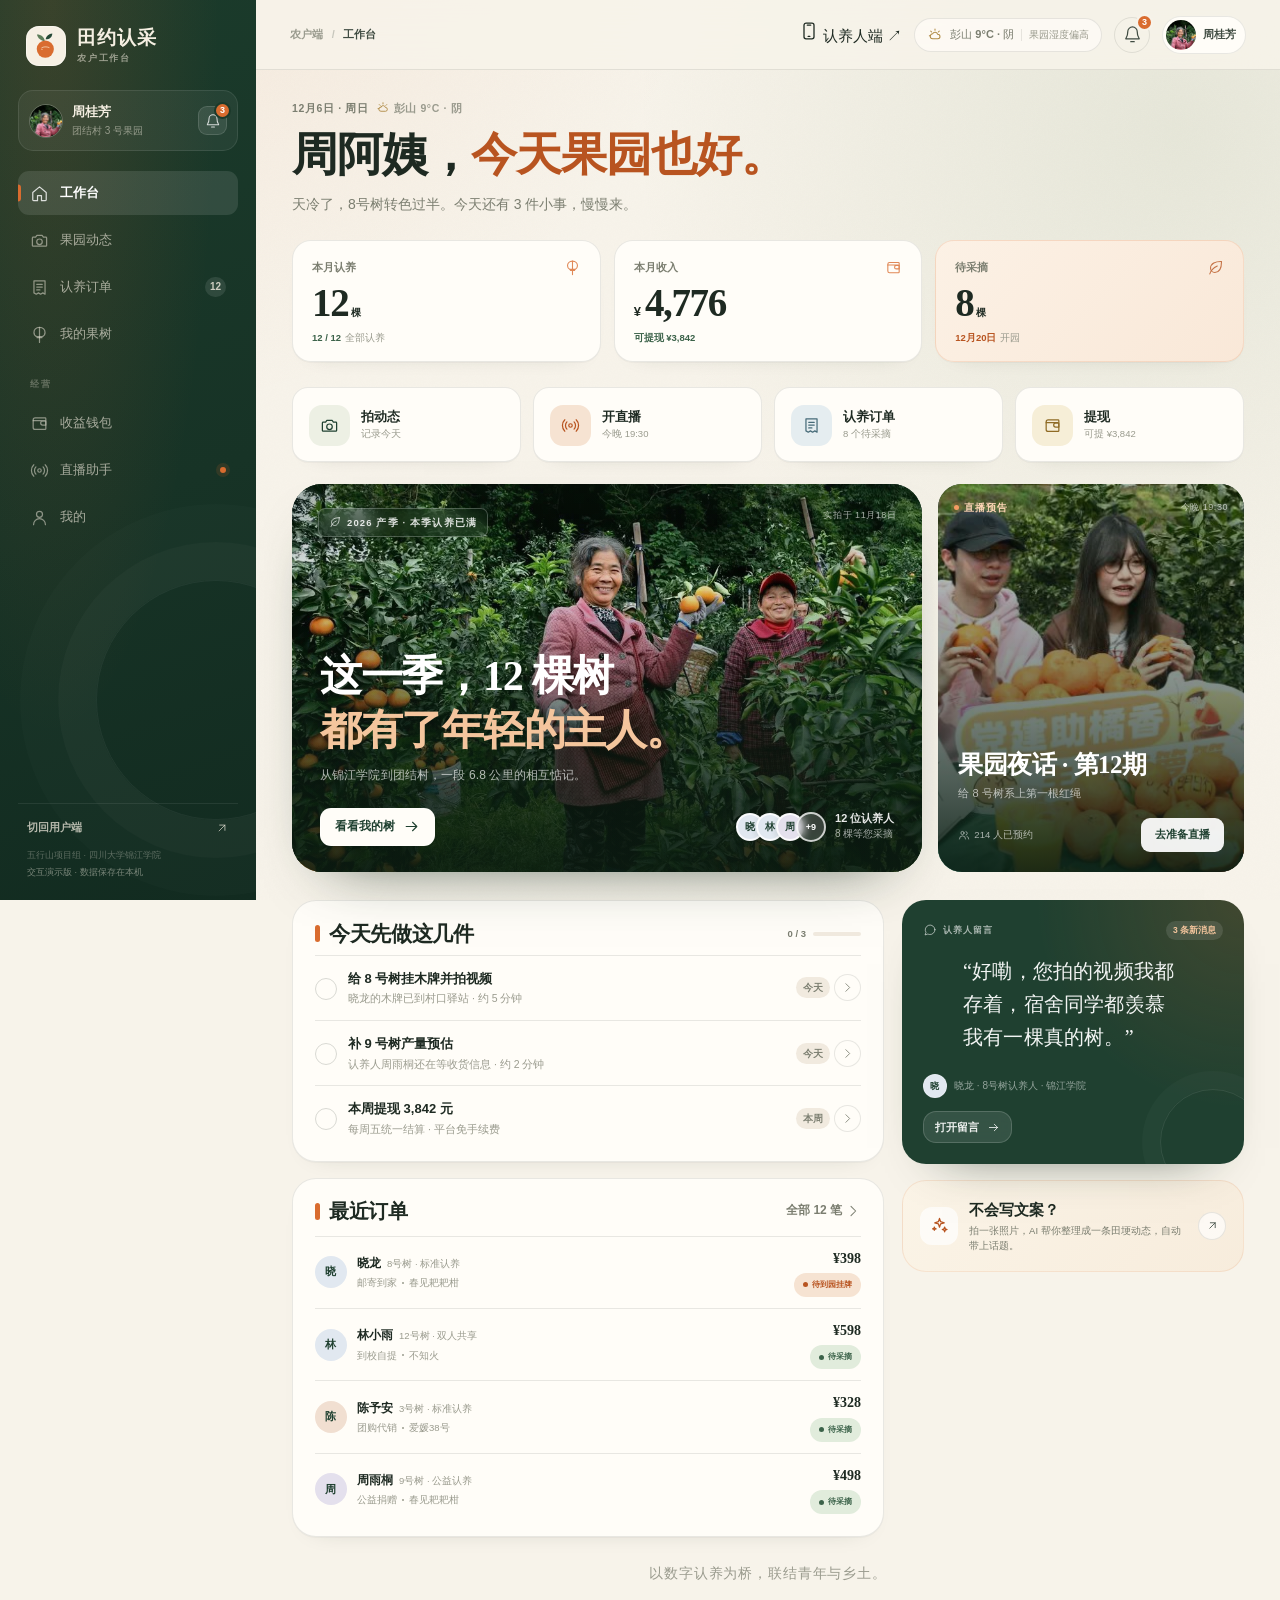
==== commit d09609eb: "Add adopter-facing emotional tree page: index.html" ====
--- a/index.html
+++ b/index.html
@@ -91,6 +91,11 @@
           <strong id="crumb-current">工作台</strong>
         </div>
         <div class="topbar-actions">
+          <a class="topbar-client-link" href="client.html">
+            <span class="icon" data-icon="smartphone"></span>
+            <span>认养人端</span>
+            <span class="topbar-client-arrow" aria-hidden="true">↗</span>
+          </a>
           <div class="weather-pill" title="彭山区黄丰镇今日天气">
             <span class="icon" data-icon="cloud-sun"></span>
             <span>彭山 9°C · 阴</span>
